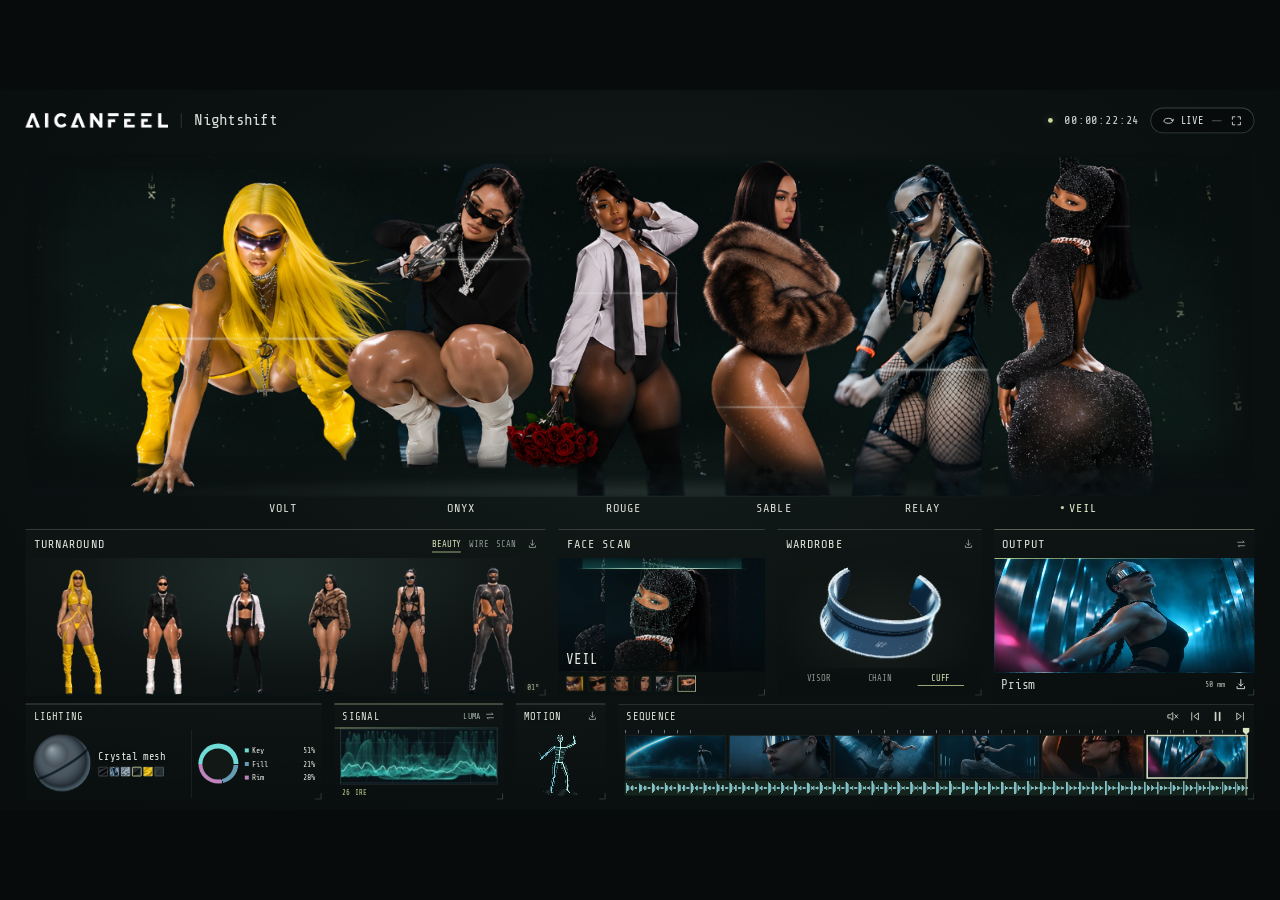
==== index.html @ eea20799 "Publish the Nightshift production workspace" ====
<!doctype html>
<html lang="en">
  <head>
    <meta charset="UTF-8" />
    <meta
      name="viewport"
      content="width=device-width,initial-scale=1,viewport-fit=cover"
    />
    <meta name="theme-color" content="#090d0e" />
    <title>AICANFEEL Stagecraft — Nightshift Ensemble</title>
    <meta
      name="description"
      content="Nightshift, a six-performer motion-production studio by AICANFEEL."
    />
    <link rel="icon" href="./assets/brand/mark.svg" type="image/svg+xml" />
    <script>
      document.documentElement.style.setProperty(
        '--scale',
        Math.min(innerWidth / 1600, innerHeight / 900),
      );
    </script>
    <script type="module" crossorigin src="./assets/index-DpqUv0LY.js"></script>
    <link rel="stylesheet" crossorigin href="./assets/index-DDfX32K0.css">
  </head>
  <body>
    <main id="frame" aria-label="AICANFEEL Stagecraft production studio">
      <div id="studio">
        <header class="masthead">
          <div class="identity">
            <img
              class="wordmark"
              src="./assets/brand/aicanfeel.webp"
              alt="AICANFEEL"
            />
            <span class="mast-rule" aria-hidden="true"></span>
            <h1 class="session-name">Nightshift</h1>
          </div>
          <div class="mast-tools">
            <span class="live-dot" aria-label="Live"></span
            ><output id="timecode">00:00:00:00</output>
            <div class="command-pill">
              <button type="button" id="autopilot" aria-pressed="true">
                <i data-icon="rotate"></i
                ><span id="autopilot-text">Live</span></button
              ><i class="pill-rule"></i
              ><button
                id="fullscreen"
                type="button"
                aria-label="Fullscreen"
                title="Fullscreen (F)"
              >
                <i data-icon="fullscreen"></i>
              </button>
            </div>
          </div>
        </header>
        <section class="cast-stage" aria-label="Six-person Nightshift cast">
          <div class="photo-stage">
            <div id="cast-backdrop" aria-hidden="true"></div>
            <div class="cast-floor"></div>
            <div id="cast-wall" aria-label="Nightshift performers">
              <img
                id="cast-master"
                class="cast-master"
                alt="Volt, Onyx, Rouge, Sable, Relay and Veil in their Nightshift looks."
                src="./assets/cast/ensemble-preview.webp"
                fetchpriority="high"
              />
              <button
                class="cast-figure"
                type="button"
                data-performer="volt"
                aria-label="Inspect Volt"
              >
              </button>
              <button
                class="cast-figure"
                type="button"
                data-performer="onyx"
                aria-label="Inspect Onyx"
              >
              </button>
              <button
                class="cast-figure"
                type="button"
                data-performer="rouge"
                aria-label="Inspect Rouge"
              >
              </button>
              <button
                class="cast-figure"
                type="button"
                data-performer="sable"
                aria-label="Inspect Sable"
              >
              </button>
              <button
                class="cast-figure"
                type="button"
                data-performer="relay"
                aria-label="Inspect Relay"
              >
              </button>
              <button
                class="cast-figure"
                type="button"
                data-performer="veil"
                aria-label="Inspect Veil"
              >
              </button>
            </div>
          </div>
          <div id="cast-labels" class="cast-labels">
            <button
              class="cast-label"
              type="button"
              data-performer="volt"
              aria-pressed="true"
            >
              <span class="cast-name">Volt</span>
            </button>
            <button
              class="cast-label"
              type="button"
              data-performer="onyx"
              aria-pressed="false"
            >
              <span class="cast-name">Onyx</span>
            </button>
            <button
              class="cast-label"
              type="button"
              data-performer="rouge"
              aria-pressed="false"
            >
              <span class="cast-name">Rouge</span>
            </button>
            <button
              class="cast-label"
              type="button"
              data-performer="sable"
              aria-pressed="false"
            >
              <span class="cast-name">Sable</span>
            </button>
            <button
              class="cast-label"
              type="button"
              data-performer="relay"
              aria-pressed="false"
            >
              <span class="cast-name">Relay</span>
            </button>
            <button
              class="cast-label"
              type="button"
              data-performer="veil"
              aria-pressed="false"
            >
              <span class="cast-name">Veil</span>
            </button>
          </div>
        </section>
        <section class="deck" aria-label="Live production monitors">
          <section class="instrument hero-panel">
            <header class="panel-head">
              <h2>Turnaround</h2>
              <div class="station-actions">
                <div id="pass-tabs" class="segmented">
                  <button data-pass="beauty" aria-pressed="true">Beauty</button
                  ><button data-pass="wire" aria-pressed="false">Wire</button
                  ><button data-pass="scan" aria-pressed="false">Scan</button>
                </div>
                <a
                  class="download-link"
                  id="character-export"
                  href="./assets/ensemble/volt.glb"
                  download="AICANFEEL-Volt.glb"
                  aria-label="Download cast geometry"
                  ><i data-icon="download"></i></a
                >
              </div>
            </header>
            <div id="volume" class="volume">
              <div id="volume-light"></div>
              <div id="turntable">
                <img
                  class="ensemble-poster"
                  alt="Six character turnarounds"
                  src="./assets/ensemble/fashion-lineup.webp"
                />
              </div>
              <div class="orbit-readout">
                <output id="orbit-angle">006°</output>
              </div>
            </div>
          </section>
          <section class="instrument scan-panel">
            <header class="panel-head">
              <h2>Face scan</h2>
            </header>
            <div class="face-inset">
              <div class="face-stage">
                <div id="scan-picture"></div>
                <i class="scan-beam" id="scan-beam"></i>
              </div>
              <div class="scan-meta">
                <strong id="scan-name">Volt</strong>
              </div>
            </div>
            <div class="technical-foot">
              <div id="cast-strip" aria-label="Select scan subject"></div>
            </div>
          </section>
          <section class="instrument wardrobe-panel">
            <header class="panel-head">
              <h2>Wardrobe</h2>
              <a
                id="accessory-export"
                class="download-link"
                href="./assets/wardrobe/visor.glb"
                download
                aria-label="Download the selected accessory"
                ><i data-icon="download"></i></a
              >
            </header>
            <div class="accessory-space">
              <div id="optics">
                <img
                  class="accessory-poster"
                  alt=""
                  src="./assets/wardrobe/visor-poster.webp"
                />
              </div>
            </div>
            <div class="wardrobe-tabs" id="wardrobe-tabs">
              <button data-asset="visor">Visor</button
              ><button data-asset="chain">Chain</button
              ><button data-asset="cuff">Cuff</button>
            </div>
          </section>
          <section class="instrument output-panel">
            <header class="panel-head">
              <h2>Output</h2>
              <button
                id="program-pass"
                class="field-button"
                title="Change output pass"
                aria-label="Change output pass"
              >
                <i data-icon="swap"></i>
              </button>
            </header>
            <div class="program" id="program">
              <canvas
                id="program-canvas"
                aria-label="Live shot output"
              ></canvas>
              <div class="program-vignette"></div>
            </div>
            <div class="shot-info">
              <strong id="shot-name">Arc light</strong
              ><span id="lens-readout">24 mm</span
              ><button
                id="save-frame"
                title="Save program frame"
                aria-label="Download current frame"
              >
                <i data-icon="download"></i>
              </button>
            </div>
          </section>
        </section>
        <section class="signal-desk" aria-label="Lighting, motion and sequence">
          <section class="lighting-panel instrument">
            <header class="panel-head">
              <h2>Lighting</h2>
            </header>
            <div class="look-body">
              <div class="surface-station">
                <div id="surface-probe">
                  <img
                    class="surface-poster"
                    alt=""
                    src="./assets/surfaces/chrome-still.webp"
                  />
                </div>
                <div class="surface-field">
                  <b id="surface-title">Visor chrome</b>
                  <div id="material-swatches"></div>
                </div>
              </div>
              <div class="light-body">
                <div class="light-wheel" id="light-wheel">
                  <div aria-hidden="true"></div>
                </div>
                <div id="light-values"></div>
              </div>
            </div>
          </section>
          <section class="scope-panel instrument">
            <header class="panel-head">
              <h2>Signal</h2>
              <button id="scope-mode" class="field-button">
                LUMA <i data-icon="swap"></i>
              </button>
            </header>
            <div class="scope-space"><canvas id="scope-canvas"></canvas></div>
            <div class="technical-foot">
              <span id="scope-level"></span>
            </div>
          </section>
          <section class="motion-station instrument">
            <header class="panel-head">
              <h2>Motion</h2>
              <a
                id="rig-export"
                class="download-link"
                href="./assets/turntable/vesper-textured.glb"
                download="AICANFEEL-Vesper-Rig.glb"
                aria-label="Download the animated Vesper performance rig"
                title="Download Vesper performance rig"
                ><i data-icon="download"></i
              ></a>
            </header>
            <canvas id="motion-canvas"></canvas>
          </section>
          <section class="timeline-panel instrument">
            <header class="panel-head">
              <h2>Sequence</h2>
              <div class="transport">
                <button id="audio-toggle" title="Guide track (M)">
                  <i data-icon="mute"></i></button
                ><button id="previous" title="Previous shot">
                  <i data-icon="previous"></i></button
                ><button id="play" title="Play or pause">
                  <i data-icon="pause"></i></button
                ><button id="next" title="Next shot">
                  <i data-icon="next"></i>
                </button>
              </div>
            </header>
            <div class="tracks">
              <div class="ruler" id="ruler"></div>
              <div class="clips" id="clips"></div>
              <div class="wave-track" id="wave-track">
                <canvas id="audio-wave"></canvas>
              </div>
              <div class="playhead" id="playhead"><i></i></div>
            </div>
          </section>
        </section>
        <output id="engine-status" role="status" hidden></output>
      </div>
    </main>
    <noscript>Enable JavaScript for the production studio.</noscript>
  </body>
</html>
---- assets/index-DDfX32K0.css ----
@font-face{font-family:Space Grotesk Variable;font-style:normal;font-display:swap;font-weight:300 700;src:url(./space-grotesk-vietnamese-wght-normal-D0rl6rjA.woff2)format("woff2-variations");unicode-range:U+102-103,U+110-111,U+128-129,U+168-169,U+1A0-1A1,U+1AF-1B0,U+300-301,U+303-304,U+308-309,U+323,U+329,U+1EA0-1EF9,U+20AB}@font-face{font-family:Space Grotesk Variable;font-style:normal;font-display:swap;font-weight:300 700;src:url(./space-grotesk-latin-ext-wght-normal-D9tNdqV9.woff2)format("woff2-variations");unicode-range:U+100-2BA,U+2BD-2C5,U+2C7-2CC,U+2CE-2D7,U+2DD-2FF,U+304,U+308,U+329,U+1D00-1DBF,U+1E00-1E9F,U+1EF2-1EFF,U+2020,U+20A0-20AB,U+20AD-20C0,U+2113,U+2C60-2C7F,U+A720-A7FF}@font-face{font-family:Space Grotesk Variable;font-style:normal;font-display:swap;font-weight:300 700;src:url(./space-grotesk-latin-wght-normal-BhU9QXUp.woff2)format("woff2-variations");unicode-range:U+??,U+131,U+152-153,U+2BB-2BC,U+2C6,U+2DA,U+2DC,U+304,U+308,U+329,U+2000-206F,U+20AC,U+2122,U+2191,U+2193,U+2212,U+2215,U+FEFF,U+FFFD}@font-face{font-family:IBM Plex Mono;font-style:normal;font-display:swap;font-weight:400;src:url(./ibm-plex-mono-latin-400-normal-DMJ8VG8y.woff2)format("woff2"),url(./ibm-plex-mono-latin-400-normal-CvHOgSBP.woff)format("woff")}@font-face{font-family:IBM Plex Mono;font-style:normal;font-display:swap;font-weight:500;src:url(./ibm-plex-mono-latin-500-normal-DSY6xOcd.woff2)format("woff2"),url(./ibm-plex-mono-latin-500-normal-CB9ihrfo.woff)format("woff")}@font-face{font-family:Barlow Display;src:url(../assets/fonts/BarlowCondensed-ExtraBold.ttf)format("truetype");font-weight:800;font-display:swap}:root{--lightningcss-light: ;--lightningcss-dark:initial;color-scheme:dark;--ink:#e8eef0;--muted:#9daeb6;--dim:#799096;--line:#303b42;--subline:#253036;--cyan:#66edf6;--bright:#32e3f1;--mono:"IBM Plex Mono", monospace;--sans:"Space Grotesk Variable", "Segoe UI", sans-serif}*{box-sizing:border-box}body{font-family:var(--sans);color:var(--ink);place-items:center;display:grid}button{font:inherit;color:inherit;cursor:pointer;-webkit-tap-highlight-color:transparent;background:0 0;border:0;padding:0}button:focus-visible{outline:2px solid var(--cyan);outline-offset:3px;z-index:20}button:hover{color:#fff}button:disabled{cursor:default}button,output{font-variant-numeric:tabular-nums}[data-icon]{flex:none;justify-content:center;align-items:center;display:inline-flex}[data-icon]>svg{width:100%;height:100%;display:block}#frame{width:1600px;height:900px;transform:translate(-50%, -50%) scale(var(--scale,1));transform-origin:50%;background:#0b0e10;position:absolute;top:50%;left:50%;overflow:hidden}#studio{background:linear-gradient(130deg,#14191c 0%,#101518 29%,#0d1114 72%,#101517 100%);grid-template-rows:80px 64px minmax(0,1fr) 167px 35px;row-gap:0;height:100%;padding:0 24px;display:grid}.masthead{border-bottom:1px solid #343e43;justify-content:space-between;align-items:center;display:flex;position:relative}.identity,.mast-tools,.session-title,.session-time,.panel-head,.transport,.viewport-foot,.viewport-foot>span,.light-foot,.accessory-label,.scan-info,.shot-info,.scope-foot,footer,footer>div{align-items:center;display:flex}.brand-mark{border-radius:6px;width:43px;height:43px}.wordmark{width:301px;height:auto;display:block}.product-id{border-left:1px solid #435057;flex-direction:column;gap:3px;margin-left:4px;padding-left:18px;display:flex}.product-id strong{font:700 15px/1 var(--sans);letter-spacing:.14em}.product-id span{font:500 9px/1.2 var(--mono);letter-spacing:.14em;color:#96a4aa}.pipeline{align-items:center;gap:7px;padding:0 15px;display:flex}.pipeline>span{font:500 12px var(--sans);color:#91a2ab;align-items:center;gap:5px;transition:color .18s;display:flex}.pipeline>span>i{background:#182126;border:1px solid #33434a;border-radius:4px;width:22px;height:22px;padding:3px;transition:color .18s,background .18s,border-color .18s}.pipeline>span.hot{color:#ccf7f6}.pipeline>span.hot>i{color:var(--cyan);background:#19353c;border-color:#4d797f}.pipeline>em{background:#3a4e55;width:24px;height:1px;position:relative}.pipeline>em:after{content:"";opacity:0;background:#a5fcff;border-radius:50%;width:3px;height:3px;position:absolute;top:-1px;left:0}.pipeline>em.flow:after{opacity:1;transform:translateX(var(--travel,0))}.panel-head{position:relative}.panel-head:after{content:"";background:linear-gradient(90deg, var(--cyan), #5bdde82a 80%, transparent);opacity:0;pointer-events:none;z-index:2;width:100%;height:1px;transition:opacity .22s;position:absolute;bottom:-1px;left:0}.stage-hot>.panel-head:after{opacity:.85}.stage-hot>.panel-head h2 [data-icon]{color:#9be8e7}.engine-state{color:#b8c7c9;font:500 12px var(--mono);align-items:center;gap:8px;margin-right:12px;display:flex}.led{background:var(--cyan);border-radius:50%;flex:none;width:6px;height:6px;display:inline-block;box-shadow:0 0 7px #65f7df4f}.autopilot,.icon-button{border:1px solid #38484c;border-radius:5px;justify-content:center;align-items:center;height:36px;display:inline-flex}.autopilot{color:#9df3ff;font:600 14px var(--sans);background:#163039;border-color:#345a64;gap:9px;padding:0 12px}.autopilot [data-icon]{width:18px;height:18px}.toggle-pip{background:#63ccd2;border-radius:8px;width:20px;height:11px;margin-left:3px;position:relative}.toggle-pip:after{content:"";background:#071f18;border-radius:100%;width:7px;height:7px;position:absolute;top:2px;right:2px}.autopilot[aria-pressed=false]{color:#cfd5d8;background:#24292d;border-color:#3c4448}.autopilot[aria-pressed=false] .toggle-pip{background:#7c8588}.autopilot[aria-pressed=false] .toggle-pip:after{right:11px}.icon-button{background:linear-gradient(#22292d,#1c2225);width:38px}.icon-button [data-icon]{width:18px;height:18px}.session-bar{justify-content:space-between;align-items:center;display:flex}.project-glyph{color:#91dbda;width:24px;height:24px}.session-title h1{letter-spacing:-1.2px;margin:0;font-size:30px;font-weight:640;line-height:1}.slash{background:#465158;width:1px;height:21px;margin:0 1px;transform:rotate(20deg)}.workspace-label{color:#a3b0b7;font-size:16px;font-weight:450}.session-time{font-family:var(--mono);gap:10px}.format-label{letter-spacing:.03em;color:#b3bec4;font-size:11px}.format-label span{color:#54656d;margin:0 10px}.session-time>i{background:#334047;width:1px;height:16px;margin:0 6px}.timecode-icon{color:#8ba0a6;width:15px;height:15px}#timecode{font:500 17px/1 var(--mono);letter-spacing:.035em;color:#dce6e8}.production-grid{grid-template-columns:292px minmax(0,1fr) 325px;column-gap:12px;min-height:0;padding-bottom:12px;display:grid}.side-column{gap:12px;min-width:0;min-height:0;display:grid}.left-column{grid-template-rows:minmax(0,1fr) 182px}.right-column{grid-template-rows:minmax(0,1fr) 238px}.panel{border:1px solid var(--line);background:#13191c;border-radius:6px;flex-direction:column;min-width:0;min-height:0;display:flex;overflow:hidden;box-shadow:inset 0 1px #ffffff04,0 2px 4px #00000016}.panel-head{border-bottom:1px solid var(--line);background:linear-gradient(#1c2327,#192024);justify-content:space-between;gap:8px;height:43px;min-height:43px;padding:0 14px}.panel-head h2{font:600 17px/1 var(--sans);letter-spacing:-.35px;white-space:nowrap;align-items:center;gap:9px;margin:0;display:flex}.panel-head h2 [data-icon]{color:#b3c5c9;width:18px;height:18px}.micro,.on-air,.view-tag,.obj-index,.obj-coordinate,.eyeline,.scope-switch,.accessory-label>span,.view-status,.viewport-foot>b,.viewport-foot b,.asset-kicker,.scan-hud,.program-id,.scope-axis,.scope-foot,.tempo,.track-names,.ruler,.clip-info,footer,.light-values>div>span:first-child{font-family:var(--mono)}.micro,.on-air,.eyeline,.scope-foot,.scan-hud,.obj-index,.clip-info,.track-names,.ruler,.asset-kicker,.program-id,.view-tag{letter-spacing:.075em;font-size:10px;font-weight:500;line-height:1.25}.live-text,.on-air{color:var(--cyan);align-items:center;gap:6px;display:flex}.muted,.eyeline{color:var(--muted)}.live-text .led,.on-air .led{width:5px;height:5px}.face-stage{isolation:isolate;background:radial-gradient(at 53% 35%,#1f4247,#081315);flex:1;min-height:0;position:relative;overflow:hidden}#scan-picture,.scan-shade,.scan-graticule,.capture-corners,.program-corners,.program-vignette,.view-tag,.volume-image,.volume-light,.viewport-grid,.hero-caption,.axis-gizmo,.orbit-readout,.obj-index,.obj-coordinate,.scan-hud,.program-id{position:absolute}#scan-picture{inset:0;overflow:hidden}#scan-picture svg{width:100%;height:100%;display:block;position:absolute;inset:0}.scan-shade{pointer-events:none;background:linear-gradient(90deg,#0610122b,#0000 22% 76%,#06101255),linear-gradient(#0307093a,#0000 8% 78%,#030809b8);inset:0}.scan-graticule{opacity:.38;pointer-events:none;background:repeating-linear-gradient(0deg,#0000 0 3px,#0c191b50 3px 4px);inset:0}.scan-beam{pointer-events:none;will-change:transform;background:linear-gradient(90deg,#0000,#84fff4 22%,#a8fff7 72%,#0000);height:1px;position:absolute;top:0;left:8%;right:8%;box-shadow:0 -3px 15px #50ffdd}.scan-beam:before{content:"";background:linear-gradient(#0000,#2efaee30);position:absolute;inset:-18px 4% 0}.capture-corners{pointer-events:none;inset:8% 12% 13%}.capture-corners i{opacity:.79;border:solid #9efff0;width:12px;height:12px;position:absolute}.capture-corners i:first-child{border-width:1px 0 0 1px;top:0;left:0}.capture-corners i:nth-child(2){border-width:1px 1px 0 0;top:0;right:0}.capture-corners i:nth-child(3){border-width:0 1px 1px 0;bottom:0;right:0}.capture-corners i:nth-child(4){border-width:0 0 1px 1px;bottom:0;left:0}.scan-hud,.program-id{color:#d4fffa;text-shadow:0 1px 4px #000;justify-content:space-between;font-size:9px;display:flex;bottom:10px;left:12px;right:12px}.scan-info,.shot-info{justify-content:space-between;gap:6px;padding:10px 14px 7px}.scan-info>div,.shot-info>div{flex-direction:column;gap:3px;display:flex}.scan-info strong,.shot-info strong,.accessory-label strong{letter-spacing:-.6px;font-size:18px;font-weight:600;line-height:1.1}.solved-count,.lens-readout{font:400 11px var(--mono);color:#afbec2}.solved-count b{color:var(--cyan);font-weight:500}.cast-strip{gap:5px;min-height:42px;padding:3px 13px 12px;display:flex}.cast-strip button{opacity:.65;background:#273338;border:1px solid #465054;border-radius:2px;flex:1;min-width:0;height:32px;position:relative;overflow:hidden}.cast-strip img{object-fit:cover;object-position:50% 32%;width:100%;height:100%}.cast-strip button[aria-pressed=true]{border:2px solid var(--cyan);opacity:1}.cast-strip button:hover{opacity:1}.light-body{flex:1;justify-content:space-between;align-items:center;gap:14px;padding:11px 15px 8px;display:flex}.light-wheel{background:conic-gradient(from -90deg, #74eee5 0 58%, #3d99bc 58% 84%, #8387b8 84% 100%);border-radius:50%;flex:none;place-items:center;width:85px;height:85px;display:grid;position:relative}.light-wheel:before{content:"";background:#141b1d;border:3px solid #1c272a;border-radius:50%;position:absolute;inset:9px}.light-wheel>div{place-items:center;display:grid;position:relative}.light-wheel .eyeline{letter-spacing:.13em;font-size:8px}.light-wheel strong{font-size:24px;font-weight:550;line-height:1.1}.light-values{flex:1;gap:9px;min-width:129px;display:grid}.light-values>div{grid-template-columns:8px 1fr auto;align-items:center;column-gap:8px;font-size:13px;line-height:1;display:grid}.light-values i{border-radius:1px;width:7px;height:7px}.light-values b{font:500 12px var(--mono);color:#c4ced2}.light-foot{border-top:1px solid var(--subline);justify-content:space-between;margin:0 14px;padding:8px 0 10px}.light-foot b{font:500 12px var(--sans)}.hero-head{padding:0 12px 0 16px}.viewport-controls{align-items:center;gap:8px;display:flex}.segmented,.wardrobe-tabs{align-items:center;display:flex}.segmented{background:#101619;border:1px solid #2e383c;border-radius:4px;gap:1px;padding:2px}.segmented button{font:500 11px/1.25 var(--mono);color:#91a3ab;border-radius:2px;padding:4px 12px}.segmented button[aria-pressed=true]{color:#c5fbf2;background:#29413f;box-shadow:inset 0 0 0 1px #47615e}.volume{isolation:isolate;background:#0d242d;flex:1;min-height:0;position:relative;overflow:hidden}.volume-image,.volume-light,.viewport-grid{pointer-events:none;inset:0}.volume-image{filter:saturate(.73);background:linear-gradient(#06111520,#0000 24% 70%,#050c105c),url(../assets/stage/volume.webp) 50%/100% 100%}.volume-light{opacity:.3;mix-blend-mode:screen;background:radial-gradient(at 50% 25%,#8cd6dc70,#0000 61%)}.viewport-grid{opacity:.14;background-image:radial-gradient(#b9eced9c .7px,#0000 .9px);background-size:22px 22px;-webkit-mask-image:linear-gradient(#000 0%,#0000 38%,#000 76%,#0000);mask-image:linear-gradient(#000 0%,#0000 38%,#000 76%,#0000)}#stage-calibration,#stage-back,#stage-front{pointer-events:none;width:100%;height:100%;position:absolute;inset:0}.turntable-mount{isolation:isolate;width:54%;height:72.5%;position:absolute;top:7%;left:23%}.turntable-mount>img,.turntable-mount>canvas{object-fit:contain;object-position:50% 100%;width:100%;height:100%;display:block}.turntable-mount .lead-poster{filter:drop-shadow(0 0 6px #83dfef20)}.volume-image{background-position:top;background-repeat:no-repeat;background-size:100% 110%}.turntable-mount{cursor:grab;touch-action:none;width:48%;height:86%;top:3.15%;left:26%}.turntable-mount>div{-webkit-box-reflect:below -14px linear-gradient(to bottom, transparent 77%, #0004 100%)}.turntable-mount:focus-visible{outline-offset:-4px;outline:1px dashed #9ce1dca0}.turntable-mount:active{cursor:grabbing}.view-tag{color:#c9e2e7;text-shadow:0 1px 3px #000;pointer-events:none;align-items:center;gap:8px;display:flex;top:16px;left:16px}.view-tag i{background:#627880;width:1px;height:8px}.crosshair{color:var(--cyan);font-size:16px;font-weight:400;line-height:10px}.axis-gizmo{opacity:.85;width:50px;height:44px;top:12px;right:16px}.axis-gizmo svg{fill:none;stroke:#9dc6cf;stroke-width:1.2px;width:100%;height:100%;overflow:visible}.axis-gizmo text{fill:#b7d9df;stroke:none;font:8px var(--mono)}.axis-gizmo circle{fill:#6ef4e9}.hero-caption{text-shadow:0 2px 10px #050a0c;pointer-events:none;bottom:19px;left:21px}.asset-kicker{color:#bee4e5;align-items:center;gap:8px;font-size:10px;display:flex}.asset-kicker i{background:var(--cyan);width:17px;height:2px}.asset-kicker span{color:#67878f}.hero-caption h3{font:800 68px/.94 "Barlow Display", var(--sans);letter-spacing:-1.6px;text-transform:uppercase;margin:5px 0 3px;font-stretch:75%}.asset-description{font:500 13px var(--sans);color:#c0d0d6}.asset-description span{color:#72b2b2;margin:0 4px}.orbit-readout{color:#cbf0ed;font:500 12px var(--mono);background:#08171bd1;border:1px solid #6684897d;border-radius:3px;align-items:center;gap:7px;padding:5px 7px;display:flex;bottom:18px;right:18px}.orbit-readout [data-icon]{width:15px;height:15px}.surface-station,.motion-station{isolation:isolate;text-shadow:0 1px 4px #090d11;border-left:1px solid #b9e6eb3d;width:132px;padding-left:10px;position:absolute}.surface-station{top:60px;left:21px}.motion-station{width:130px;top:90px;right:22px}.instrument-title{font:500 10px/1.2 var(--mono);letter-spacing:.08em;color:#d3e9e9;text-transform:uppercase;align-items:center;gap:6px;display:flex}.instrument-title i{background:#92e3da;width:4px;height:4px}.surface-probe{width:112px;height:98px;margin:5px 0 0 -3px}.surface-title{font:600 14px/1.25 var(--sans);color:#e0eeee}.surface-properties,.motion-meta{font:500 9px/1.2 var(--mono);letter-spacing:.05em;color:#a5bec6}.surface-properties{margin-top:3px}.material-swatches{gap:4px;margin-top:8px;display:flex}.material-swatches button{background-position:50%;background-size:cover;border:1px solid #82949685;border-radius:2px;width:16px;height:16px}.material-swatches button[aria-pressed=true]{outline-offset:1px;outline:1px solid #adfff0}#motion-canvas{width:100%;height:145px;display:block}.motion-meta{border-top:1px solid #a6d8da3a;justify-content:space-between;max-width:116px;padding-top:4px;display:flex}.download-link{color:#a3bfc4;font:500 9px var(--mono);letter-spacing:.04em;border:1px solid #35484b;border-radius:3px;align-items:center;gap:4px;padding:3px 5px;text-decoration:none;display:flex}.download-link:hover{color:var(--cyan);border-color:#66817f}.download-link [data-icon]{width:12px;height:12px}.download-link:focus-visible{outline:2px solid var(--cyan);outline-offset:2px}.viewport-foot{color:#afbcc1;background:#151c20;border-top:1px solid #2c3d42;justify-content:space-between;height:32px;min-height:32px;padding:0 15px}.viewport-foot>span{gap:7px}.viewport-foot strong{font:500 12px var(--sans);color:#d0dadd}.viewport-foot b,.view-status{letter-spacing:.07em;font-size:9px;font-weight:500}.view-status [data-icon]{width:15px;height:15px}.pulse-mark{clip-path:polygon(0 30%,17% 30%,17% 0,53% 0,53% 25%,100% 25%,100% 100%,0 100%);background:linear-gradient(90deg,#4bb6a9 0 16%,#0000 16% 31%,#67e0d0 31% 51%,#0000 51% 66%,#4bb6a9 66% 80%);width:11px;height:9px}.on-air{letter-spacing:.06em;background:#182e2a;border:1px solid #365851;border-radius:3px;padding:4px 6px;font-size:9px}.on-air [data-icon]{opacity:.8;width:11px;height:11px}.scan-poster{object-fit:cover;object-position:center 36%;width:100%;height:100%;display:block}.surface-poster,.accessory-poster{object-fit:contain;width:100%;height:100%;display:block}.surface-probe{position:relative}.surface-poster,.accessory-poster{position:absolute;inset:0}.program{isolation:isolate;background:#0b181d url(../assets/library/look-arc.webp) 50%/cover;flex:1;min-height:0;position:relative;overflow:hidden}#program-canvas{width:100%;height:100%;display:block}.program-source{object-fit:cover;pointer-events:none;width:100%;height:100%;position:absolute;inset:0}#program-canvas{position:relative}#program-canvas[hidden]{visibility:hidden}.program-vignette{pointer-events:none;background:linear-gradient(#0000 75%,#050a12bb);inset:0}.program-corners{pointer-events:none;opacity:.65;background-color:#0000;background-image:linear-gradient(#d4e4e0a0,#d4e4e0a0),linear-gradient(#d4e4e0a0,#d4e4e0a0),linear-gradient(#d4e4e0a0,#d4e4e0a0),linear-gradient(#d4e4e0a0,#d4e4e0a0),linear-gradient(#d4e4e0a0,#d4e4e0a0),linear-gradient(#d4e4e0a0,#d4e4e0a0),linear-gradient(#d4e4e0a0,#d4e4e0a0),linear-gradient(#d4e4e0a0,#d4e4e0a0);background-position:0 0,0 0,100% 0,100% 0,0 100%,0 100%,100% 100%,100% 100%;background-repeat:no-repeat;background-size:8px 1px,1px 8px,8px 1px,1px 8px,8px 1px,1px 8px,8px 1px,1px 8px;background-attachment:scroll,scroll,scroll,scroll,scroll,scroll,scroll,scroll;background-origin:padding-box,padding-box,padding-box,padding-box,padding-box,padding-box,padding-box,padding-box;background-clip:border-box,border-box,border-box,border-box,border-box,border-box,border-box,border-box;inset:8%}.program-id{color:#e7f5f9}.shot-info{height:62px;min-height:62px;padding:10px 14px}.lens-readout{border-left:1px solid #344048;padding-left:12px}.shot-info>.shot-tools{flex-direction:row;align-items:center;gap:9px}.shot-tools .micro-button{border:1px solid #34444a;border-radius:3px;width:23px;height:23px}.shot-tools .micro-button [data-icon]{width:13px;height:13px}.accessory-space{background:radial-gradient(at 50% 55%,#263c47,#101a20 68%);flex:1;min-height:0;position:relative;overflow:hidden}.accessory-space:before{content:"";pointer-events:none;background:radial-gradient(#7ea0ac4a .6px,#0000 .9px) 0 0/14px 14px;position:absolute;inset:0}#optics{position:absolute;inset:0}.obj-index,.obj-coordinate{pointer-events:none;color:#9bb7c2;font-size:9px}.obj-index{top:9px;left:12px}.obj-coordinate{opacity:.7;line-height:18px;bottom:9px;right:11px}.accessory-label{justify-content:space-between;gap:4px;padding:8px 13px 6px}.accessory-label strong{font-size:16px}.accessory-label>span{letter-spacing:.03em;color:#a1b3ba;font-size:9px}.wardrobe-tabs{gap:4px;margin:0 13px 10px}.wardrobe-tabs button{color:#9fb1b7;font:500 11px var(--mono);background:#192126;border:1px solid #303c42;border-radius:3px;flex:1;padding:3px 3px 4px}.wardrobe-tabs button[aria-pressed=true]{color:#b7faf1;background:#203b38;border-color:#467069}.bottom-grid{grid-template-columns:292px minmax(0,1fr);gap:12px;min-height:0;display:grid}.bottom-grid .panel-head{height:39px;min-height:39px}.scope-switch{color:#bdd7d9;letter-spacing:.06em;align-items:center;gap:5px;font-size:9px;display:flex}.scope-switch [data-icon]{color:#80a4a8;width:12px;height:12px}.scope-space{background:#0e1518 url(../assets/sequence/r60/scopes/initial.webp) 50%/100% 100%;border:1px solid #28373d;flex:1;min-height:0;margin:9px 12px 0;position:relative}.scope-axis{color:#9ab7bc;pointer-events:none;text-shadow:0 1px 2px #000;flex-direction:column;justify-content:space-between;font-size:8px;display:flex;position:absolute;top:2px;bottom:1px;right:4px}.scope-foot{color:#9bb0b6;justify-content:space-between;padding:4px 13px 8px;font-size:9px}#scope-level{color:var(--cyan)}.transport{gap:9px}.tempo{color:#b2c5c9;letter-spacing:.045em;border-right:1px solid #3b484d;align-items:center;gap:7px;padding-right:12px;font-size:10px;display:flex}.tempo i{background:#63bbaf;width:4px;height:8px;display:block;box-shadow:4px 2px 0 -1px #3b8c85}.micro-button,.transport-play{color:#a5b8be;border-radius:3px;place-items:center;width:22px;height:23px;display:grid}.micro-button [data-icon],.transport-play [data-icon]{width:15px;height:15px}.micro-button:hover{background:#2c393e}.transport-play{color:var(--cyan);background:#253d3b;border:1px solid #41625c;width:25px}#audio-toggle[aria-pressed=true]{color:var(--cyan)}.edit-board{flex:1;grid-template-columns:38px minmax(0,1fr);gap:6px;min-height:0;padding:6px 14px 10px 10px;display:grid}.track-names,.tracks{grid-template-rows:17px minmax(0,1fr) 24px;row-gap:4px;min-height:0;display:grid}.track-names{color:#8aa3aa;place-items:center;font-size:9px}.track-names>span{align-items:center;gap:5px;display:flex}.track-names i{background:#78d8cc;border-radius:1px;width:5px;height:5px;display:block}.track-names>span:last-child i{background:#5698be}.tracks{position:relative}.ruler{color:#879da6;letter-spacing:0;-webkit-user-select:none;user-select:none;cursor:crosshair;justify-content:space-between;align-items:flex-start;padding:0 2px;font-size:9px;display:flex;position:relative}.ruler:after{content:"";background:repeating-linear-gradient(90deg,#65787f 0 1px,#0000 1px 2.08333%);height:4px;position:absolute;bottom:0;left:0;right:0}.clips{grid-template-columns:repeat(6,minmax(0,1fr));gap:4px;display:grid}.clip{color:#fff;isolation:isolate;background:#17252b;border:1px solid #364950;border-radius:3px;min-width:0;min-height:0;position:relative;overflow:hidden}.clip img{object-fit:cover;object-position:center;filter:saturate(.82)brightness(.85);width:100%;height:100%;position:absolute;inset:0}.clip:after{content:"";background:linear-gradient(#0000 12%,#01080d22 38%,#071015dd 100%);position:absolute;inset:0}.clip[aria-current=true]{border:2px solid var(--cyan)}.clip[aria-current=true] img{filter:none}.clip-info{z-index:1;color:#eefaff;text-align:left;white-space:nowrap;text-overflow:ellipsis;letter-spacing:0;font:550 12px/1.1 var(--sans);position:absolute;bottom:5px;left:7px;right:4px;overflow:hidden}.clip-info b{font:500 9px var(--mono);color:#a9c6c7;margin-right:6px}.wave-track{cursor:crosshair;background:#15292e;border:1px solid #2b474d;border-radius:3px;min-width:0;position:relative;overflow:hidden}.wave-track canvas{width:100%;height:100%;display:block}.playhead{pointer-events:none;background:#a8fff2;width:1px;position:absolute;top:1px;bottom:0;left:0;box-shadow:0 0 3px #031d19}.playhead i{clip-path:polygon(0 0,100% 0,100% 55%,50% 100%,0 55%);background:#92f7e9;width:9px;height:9px;display:block;position:absolute;top:-1px;left:-4px}footer{letter-spacing:.08em;color:#8fa0a8;justify-content:space-between;font-size:9px;position:relative}footer>div{gap:8px}footer .led{width:5px;height:5px;box-shadow:none}.foot-divider{background:#354249;width:1px;height:9px;margin:0 3px}.footer-mid{position:absolute;left:50%;transform:translate(-50%)}.signal-bars{align-items:flex-end;gap:2px;height:9px;display:flex}.signal-bars i{background:#6eb2ad;width:2px;display:block}.signal-bars i:first-child{height:3px}.signal-bars i:nth-child(2){height:5px}.signal-bars i:nth-child(3){height:8px}.signal-bars i:nth-child(4){height:6px}.paused .led{opacity:.65}.paused .scan-beam{opacity:.6}@media (prefers-reduced-motion:reduce){*,:before,:after{scroll-behavior:auto!important;transition-duration:.001ms!important;animation-duration:.001ms!important}}@font-face{font-family:Share Tech Mono;font-style:normal;font-display:swap;font-weight:400;src:url(./share-tech-mono-latin-400-normal-CCqdbj5z.woff2)format("woff2"),url(./share-tech-mono-latin-400-normal-15MgdvEM.woff)format("woff")}@font-face{font-family:Stage Architect;src:local(NB Architekt Std Regular),local(NB Architekt Regular),local(NBArchitektStd-Regular);font-weight:100 900;font-display:swap}:root{--mono:"Stage Architect", "Share Tech Mono", "IBM Plex Mono", monospace;--sans:var(--mono);--ink:#e5e9e2;--muted:#a9b5ae;--dim:#82948c;--line:#89999042;--subline:#67796c33;--cyan:#c2d992;--bright:#e2efc7}html,body{background:#080b0c;width:100%;height:100%;margin:0;overflow:hidden}#frame{color:var(--ink);font-family:var(--mono);background:#090f10}#studio{isolation:isolate;background:0 0;grid-template-rows:70px minmax(0,1fr) 218px 123px 29px;gap:6px;height:100%;padding:5px 33px 4px;display:grid;position:relative}#atmosphere{z-index:-2;pointer-events:none;background:radial-gradient(at 7% -20%,#2b4341 0%,#162524 24%,#0b1314 49%,#070c0d 80%);position:absolute;inset:0;overflow:hidden}.masthead,.session-bar,footer{background:0 0;border:0;padding:0}.masthead{z-index:3}.wordmark{filter:grayscale()brightness(1.09);width:310px}.mast-rule{background:#dde7e562;width:1px;height:30px}.product-id{border:0;gap:3px;margin:0;padding:0}.product-id strong{font:400 18px/.95 var(--mono);letter-spacing:.025em;text-transform:uppercase}.product-id>span{font:400 10px/1.1 var(--mono);letter-spacing:.12em;color:#a9b9b3;text-transform:uppercase}.mast-tools{gap:14px}.live-dot{background:#ccd9a1;border-radius:50%;width:6px;height:6px;display:inline-block;box-shadow:0 0 12px #bfcf9466}#timecode{font:400 17px var(--mono);color:#d0d7cf;min-width:104px}.command-pill{background:#070b0cca;border:1px solid #758a8570;border-radius:40px;align-items:center;gap:14px;height:39px;padding:0 14px;display:flex;box-shadow:0 0 16px #abc2ce30,0 0 33px #5a73812b}.command-pill button,#autopilot{color:#e3e6df;width:auto;height:30px;font:400 13px var(--mono);text-transform:uppercase;background:0 0;border:0;border-radius:0;justify-content:center;align-items:center;gap:8px;padding:0;display:flex}.command-pill i[data-icon]{width:15px;height:15px}.pill-rule{background:#b9bfb882;width:29px;height:1px}.cast-stage{grid-template-rows:44px minmax(0,1fr) 44px;min-height:0;display:grid;position:relative}.session-bar{align-items:center}.session-title{gap:13px}.session-title h1{font:400 35px/1 var(--mono);letter-spacing:-1.5px;text-transform:uppercase}.slash-symbol{font:400 30px var(--mono);color:#abb4a8}.scene-subtitle{font:400 13px var(--mono);letter-spacing:.08em;color:#c3cbc3;text-transform:uppercase;margin-top:9px}.stat-code{font:400 11px var(--mono);color:#b2bdb5;letter-spacing:.025em;align-items:center;gap:9px;display:flex}.stat-code i{background:#95a5986b;width:13px;height:1px}.photo-stage{isolation:isolate;margin:0 0 -2px;position:relative;overflow:hidden}.photo-stage:before{display:none}.cast-floor{filter:blur(3px);background:radial-gradient(#94ada83c 0%,#a3bb9d13 39%,#0000 67%);border-radius:50%;height:43px;position:absolute;inset:auto 5% -17px}#cast-wall,.cast-labels{grid-template-columns:repeat(6,minmax(0,1fr));gap:3px;display:grid}#cast-wall{align-items:end;position:absolute;inset:0 1%}.cast-figure{cursor:pointer;isolation:isolate;background:0 0;border:0;align-self:end;min-width:0;height:100%;transition:opacity .3s;position:relative;overflow:visible}.cast-figure:before{content:"";z-index:-1;background:radial-gradient(#000a 10%,#0000 70%);height:16px;position:absolute;bottom:0;left:10%;right:10%}.cast-labels{align-items:center;margin:0 0 3px;padding:0 1%}.cast-label{text-align:left;color:#d9ded5;grid-template-columns:auto auto;place-content:center;align-items:center;column-gap:8px;display:grid;position:relative}.cast-index{font:400 12px var(--mono);color:#86968e;grid-row:1/3;align-self:start;margin-top:2px}.cast-name{font:400 17px/.95 var(--mono);text-transform:uppercase;letter-spacing:.04em}.cast-look{font:400 10px/1 var(--mono);color:#9da9a0;text-transform:uppercase;letter-spacing:.04em;margin-top:4px}.cast-label[aria-pressed=true] .cast-index:before{content:"";background:#cfdb9f;width:5px;height:5px;margin:0 5px 1px -10px;display:inline-block}.deck,.signal-desk{gap:16px;min-height:0;display:grid}.deck{grid-template-columns:minmax(0,2.12fr) minmax(0,.84fr) minmax(0,.83fr) minmax(0,1.06fr)}.signal-desk{grid-template-columns:370px 211px 112px minmax(0,1fr)}.instrument{min-width:0;min-height:0;box-shadow:none;background:linear-gradient(#1018168c,#0a100fcc);border:0;border-top:1px solid #b4c3b653;border-radius:0;flex-direction:column;display:flex;position:relative;overflow:hidden}.instrument:after{content:"";pointer-events:none;border-bottom:1px solid #96a7997d;border-right:1px solid #96a7997d;width:7px;height:7px;position:absolute;bottom:0;right:0}.instrument.stage-hot{border-top-color:#c5d0a494}.panel-head{background:0 0;border:0;justify-content:space-between;align-items:center;gap:8px;height:35px;min-height:35px;padding:0 10px;display:flex}.panel-head h2{color:#dee4d9;font:400 14px/1 var(--mono);text-transform:uppercase;letter-spacing:.06em;white-space:nowrap;align-items:center;gap:0;margin:0;display:flex}.panel-head h2:before{content:"/";color:#99aa9b;margin-right:7px}.panel-head>span,.technical-foot,.field-button,.download-link,.station-actions{font:400 10px var(--mono);letter-spacing:.05em;text-transform:uppercase;color:#a8b6ac}.station-actions,.field-button,.download-link{align-items:center;gap:5px;display:flex}.station-actions{gap:15px}.download-link,.field-button{background:0 0;border:0;padding:3px 0}.download-link [data-icon],.field-button [data-icon]{width:13px;height:13px}.segmented,.wardrobe-tabs{background:0 0;border:0;gap:10px;padding:0;display:flex}.segmented button,.wardrobe-tabs button{box-shadow:none;font:400 11px var(--mono);color:#8c9a91;text-transform:uppercase;background:0 0;border:0;border-radius:0;padding:3px 0}.segmented button[aria-pressed=true],.wardrobe-tabs button[aria-pressed=true]{color:#d8e7bd;box-shadow:none;background:0 0;border:0;border-bottom:1px solid #b8cf93}.volume{isolation:isolate;background:radial-gradient(at 50% 0,#25312d99,#11181766 65%,#0c1111af);flex:1;min-height:0}#volume-light{opacity:.12;pointer-events:none;position:absolute;inset:0}#turntable{cursor:grab;position:absolute;inset:0 3px}#turntable>canvas,#turntable>img{object-fit:contain;width:100%;height:100%;display:block}.orbit-readout{font:400 10px var(--mono);color:#a5b49f;background:#101812c4;border:0;padding:1px 3px;bottom:4px;right:6px}.technical-foot{color:#a3b2a5;justify-content:space-between;align-items:center;gap:8px;min-width:0;height:23px;padding:2px 9px;display:flex}.technical-foot b{color:#c7d2bb;font-weight:400}.face-inset{flex:1;min-height:0;position:relative}.face-stage{background:#101b18;height:auto;min-height:0;position:absolute;inset:0;overflow:hidden}#scan-picture{inset:0}#scan-picture svg{width:100%;height:100%;display:block}.face-stage:after{content:"";pointer-events:none;background:linear-gradient(#0000 66%,#050b0ce3);position:absolute;inset:0}#scan-phase{font:400 9px var(--mono);color:#d5e2d5;text-shadow:0 1px 3px #000;position:absolute;top:6px;right:8px}.scan-meta{justify-content:space-between;align-items:end;display:flex;position:absolute;bottom:6px;left:9px;right:8px}.scan-meta strong{font:400 18px var(--mono);text-transform:uppercase}.scan-meta span{font:400 11px var(--mono);color:#b4c4b8}.scan-beam{background:linear-gradient(90deg,#0000,#d0dfbb 30%,#d9e4c9 70%,#0000);box-shadow:0 -3px 12px #a9c1855c}.scan-panel .technical-foot{height:30px}.scan-panel #cast-strip{align-items:center;gap:5px;display:flex}#cast-strip button{opacity:.7;background:#152019;border:1px solid #0000;width:23px;height:20px;overflow:hidden}#cast-strip img{object-fit:cover;width:100%;height:100%}#cast-strip button[aria-pressed=true]{opacity:1;border-color:#bdcda3}.accessory-space{background:radial-gradient(at 50% 65%,#2d34306b,#0000 70%);flex:1;min-height:0}.accessory-space:before{display:none}.obj-index{color:#9aa69b;top:4px;left:10px}.accessory-label{justify-content:space-between;align-items:center;gap:3px;height:25px;padding:1px 9px;display:flex}.accessory-label strong,.shot-info strong{font:400 16px var(--mono);color:#e0e5de}.accessory-label span{font:400 9px var(--mono);letter-spacing:.04em;color:#98a69b}.wardrobe-tabs{justify-content:flex-start;align-items:center;gap:18px;height:24px;padding:0 9px}.wardrobe-tabs button{height:19px}.program{flex:1;width:100%;min-height:0}.program-id{font:400 9px var(--mono);color:#dfe8dc;justify-content:space-between;display:flex;bottom:5px;left:9px;right:9px}.shot-info{justify-content:flex-start;align-items:center;gap:12px;height:29px;min-height:29px;padding:0 9px;display:flex}.shot-info strong{flex:1}.shot-info #lens-readout{font:400 10px var(--mono);color:#afbbaf}.shot-info button{width:16px;height:16px}.signal-desk .panel-head{height:29px;min-height:29px}.signal-desk .panel-head h2{font-size:13px}.look-body{flex:1;grid-template-columns:1.28fr 1fr;align-items:center;min-height:0;display:grid}.surface-station,.motion-station{width:auto;color:var(--ink);background:0 0;border:0;position:relative;top:auto;left:auto;right:auto}.surface-station{border-right:1px solid #6f7c712f;align-items:center;gap:3px;height:85px;min-height:0;padding-left:3px;display:flex}#surface-probe{flex:none;width:85px;height:81px;position:relative}.surface-field{flex-direction:column;gap:5px;min-width:0;display:flex}.surface-field b{font:400 13px var(--mono);white-space:nowrap}.surface-field>span{font:400 9px var(--mono);color:#9eafa3}#material-swatches{flex-wrap:wrap;gap:2px;display:flex}#material-swatches button{background-size:cover;border:1px solid #84918566;border-radius:1px;width:12px;height:12px}#material-swatches button[aria-pressed=true]{border-color:#cee1ad}.light-body{flex:1;align-items:center;gap:8px;padding:0 8px;display:flex}.light-wheel{background:#27382d;border:0;border-radius:50%;flex:none;place-items:center;width:50px;height:50px;display:grid}.light-wheel>div{width:39px;height:39px;font:400 15px var(--mono);background:#111815;border-radius:50%;place-items:center;display:grid}#light-values{flex-direction:column;flex:1;gap:6px;display:flex}#light-values>div{font:400 10px var(--mono);align-items:center;gap:4px;display:flex}#light-values i{width:5px;height:5px}#light-values b{margin-left:auto;font-weight:400}.signal-desk .scope-space{flex:1;min-height:0;margin:0 7px;position:relative}.scope-space canvas{width:100%;height:100%;display:block}.signal-desk .technical-foot{height:19px;font-size:9px}.motion-station.instrument{background:linear-gradient(#1018168c,#0a100fcc);border-top:1px solid #b4c3b653;flex-direction:column;padding:0;display:flex}.motion-station canvas{object-fit:contain;flex:1;width:100%;height:68px;min-height:0}.motion-station .technical-foot{font-size:8px}.timeline-panel .transport{align-items:center;gap:12px;display:flex}.transport>span{color:#a8b5a8;font:400 10px var(--mono)}.transport button{color:#cdd4c9;width:16px;height:16px}.transport button [data-icon]{width:100%;height:100%}.tracks{flex:1;grid-template-rows:13px minmax(0,1fr) 19px;gap:2px;min-height:0;margin:0 8px 5px;display:grid;position:relative}.ruler{color:#95a399;font:400 9px var(--mono);justify-content:space-between;align-items:center;display:flex}.clips{grid-template-columns:repeat(6,1fr);gap:3px;min-height:0;display:grid}.clip{background:#19201e;border:1px solid #0000;border-radius:0;overflow:hidden}.clip[aria-current=true]{box-shadow:none;border-color:#cdd9bf}.clip-info{color:#f4f5ec;font:400 11px var(--mono);letter-spacing:0}.clip-info b{font-size:9px}.wave-track{background:#16241e;border:0;border-radius:0;height:auto;min-height:0}.wave-track #audio-wave{width:100%;height:100%}.playhead{background:#e1eacb}.playhead i{background:#d9e4c3}footer{color:#9aa99d;font:400 10px var(--mono);text-transform:uppercase;letter-spacing:.05em;justify-content:space-between;align-items:center;display:flex}footer .pipeline{gap:9px;padding:0}footer .pipeline>span{font:400 11px var(--mono);color:#88968c}footer .pipeline .hot{color:#d5e2c5}footer .pipeline em{background:#435048;width:22px;height:1px}footer .pipeline em:after{background:#d3e0b5}a:focus-visible,button:focus-visible{outline-color:#c7d9a4}.hidden-control{display:none}@media (prefers-reduced-motion:reduce){*{scroll-behavior:auto}.cast-figure,.panel-head{transition:none}}.ensemble-poster{position:absolute;inset:0}#studio{grid-template-rows:68px minmax(0,1fr) 205px 112px 25px;gap:5px}#cast-wall{grid-template-rows:minmax(0,1fr)}.cast-figure{min-height:0}.deck .panel-head h2{font-size:15px}.photo-stage{margin:0;overflow:hidden}#cast-wall{aspect-ratio:3840/1251;transform-origin:50% 96%;will-change:transform;width:auto;max-width:100%;height:calc(100% - 7px);display:block;position:absolute;inset:6px auto 1px 50%;transform:translate(-50%)}.cast-master{object-fit:contain;z-index:1;pointer-events:none;width:100%;height:100%;display:block;position:absolute;inset:0}#cast-wall .cast-figure{z-index:2;border:0;height:100%;position:absolute}#cast-wall .cast-figure:before{display:none}.cast-labels{width:75%;height:100%;margin:0 auto;padding:0;display:block;position:relative}.cast-label{white-space:nowrap;grid-template-columns:auto max-content 39px;position:absolute;top:48%;transform:translate(-50%,-50%)}.cast-label:first-child{left:15.571%}.cast-label:nth-child(2){left:32.714%}.cast-label:nth-child(3){left:48.429%}.cast-label:nth-child(4){left:62.929%}.cast-label:nth-child(5){left:77.286%}.cast-label:nth-child(6){left:92.786%}.cast-label .cast-channel{color:#c7d5ad;font:400 9px/1 var(--mono);letter-spacing:.055em;text-transform:uppercase;grid-area:1/3;align-self:center;position:relative}.cast-channel:before{content:"/";color:#7f9587;margin-right:3px}.cast-channel:empty:before{content:none}.cast-name{grid-column:2}.cast-look{grid-column:2/4}#cast-backdrop{pointer-events:none;opacity:.91;position:absolute;inset:0;overflow:hidden;-webkit-mask-image:linear-gradient(#0000,#000 6% 79%,#0006 90%,#0000 98%),linear-gradient(90deg,#0000,#000 4.5% 95.5%,#0000);mask-image:linear-gradient(#0000,#000 6% 79%,#0006 90%,#0000 98%),linear-gradient(90deg,#0000,#000 4.5% 95.5%,#0000);-webkit-mask-composite:source-in;mask-composite:intersect}.photo-stage:after{content:"";z-index:5;pointer-events:none;background:linear-gradient(#0000,#0b15155e);height:12%;position:absolute;inset:auto 0 0}.scan-particles{z-index:4;pointer-events:none;width:112%;height:112%;position:absolute;inset:-6%}.cast-film-window{z-index:6;pointer-events:none;contain:strict;position:absolute;inset:0;overflow:hidden}.cast-film-window[hidden]{opacity:0;display:block}.cast-film-window video{object-fit:fill;pointer-events:none;width:100%;max-width:none;height:100%;max-height:none;display:block;position:absolute;inset:0}.photo-stage[data-hero-playback=film] #cast-backdrop,.photo-stage[data-hero-playback=film] .cast-master,.photo-stage[data-hero-playback=film] .cast-pass-canvas,.photo-stage[data-hero-playback=film] .scan-particles{visibility:hidden}#studio{background:radial-gradient(at 50% 38%,#14201d 0%,#0c1212 48%,#090d0e 89%);grid-template-rows:62px minmax(0,1fr) 208px 120px;gap:10px;padding:7px 32px 13px}.identity{gap:16px}.wordmark{width:178px;height:auto}.mast-rule{background:#9da9a449;height:19px}.session-name{font:400 20px/1 var(--mono);letter-spacing:-.035em;color:#d7ded7;margin:0}#timecode{min-width:88px;font-size:15px}.command-pill{height:32px;box-shadow:none;gap:11px}.pill-rule{width:12px}.cast-stage{grid-template-rows:minmax(0,1fr) 31px}.cast-label{justify-content:center;align-items:center;min-width:62px;height:28px;padding:0 8px;display:inline-flex}.cast-name{letter-spacing:.055em;font-size:15px}.cast-label[aria-pressed=true] .cast-name{color:#e1eccd}.cast-label[aria-pressed=true] .cast-name:before{content:"";background:#bfd0a4;border-radius:50%;width:4px;height:4px;margin:0 6px 3px -10px;display:inline-block}.panel-head h2:before{content:none}.tracks{grid-template-rows:7px minmax(0,1fr) 19px}.ruler{background:repeating-linear-gradient(90deg,#8d9f8e69 0 1px,#0000 1px 2.08333%) 0 100%/100% 3px no-repeat}#engine-status{font:400 12px/1 var(--mono);color:var(--dim);position:absolute;top:29px;right:292px}.cast-pass-canvas{z-index:3;object-fit:contain;object-position:center;pointer-events:none;-webkit-user-select:none;user-select:none;width:100%;height:100%;display:block;position:absolute;inset:0}#cast-backdrop,.cast-backdrop-surface,.cast-backdrop-surface>canvas{pointer-events:none;width:100%;height:100%;position:absolute;inset:0;overflow:hidden}.cast-backdrop-surface{isolation:isolate;background:#081112}.cast-backdrop-surface>canvas{max-width:none;display:block}
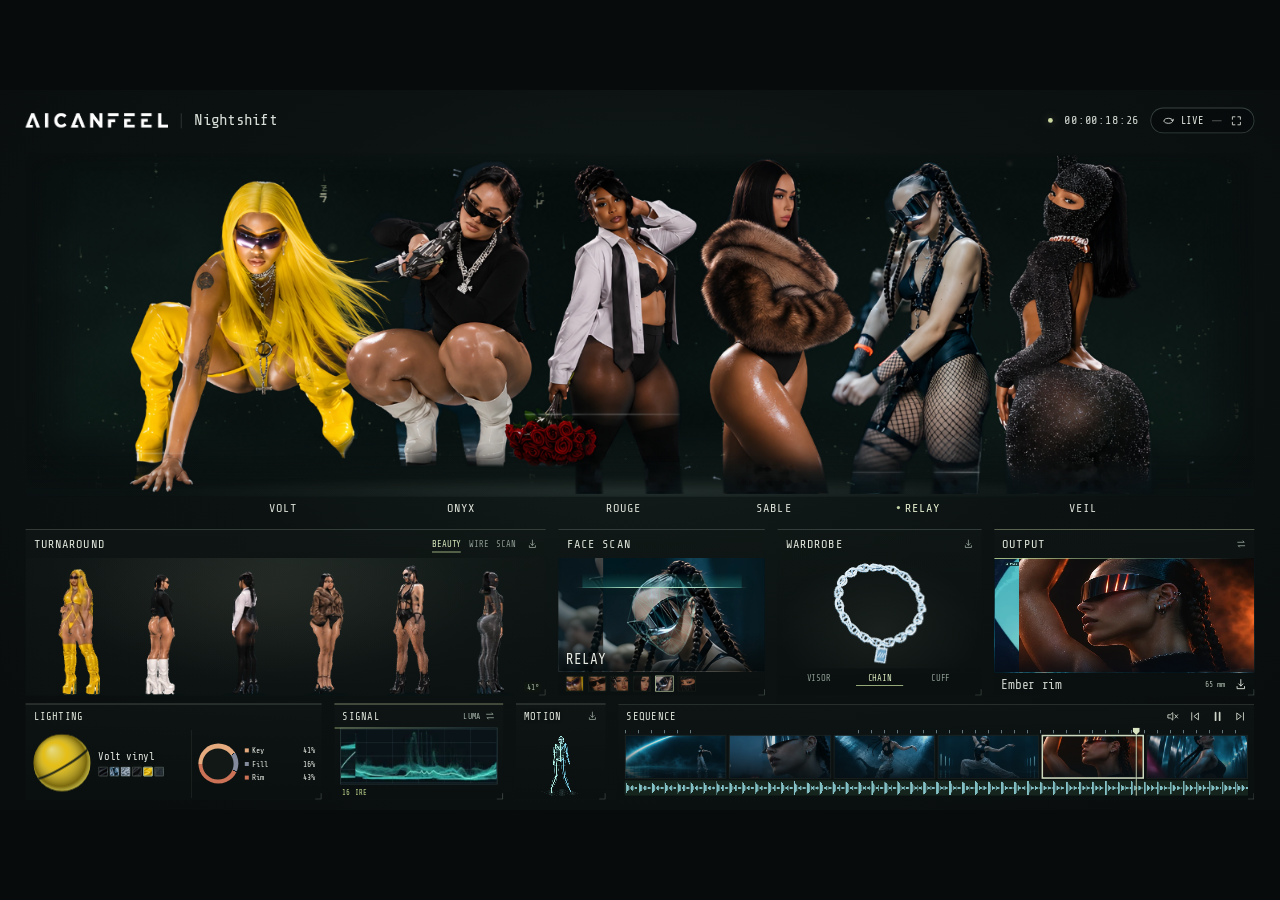
==== commit 3d795e06: "Publish the matching 60 fps studio presentation" ====
--- a/index.html
+++ b/index.html
@@ -12,6 +12,13 @@
       name="description"
       content="Nightshift, a six-performer motion-production studio by AICANFEEL."
     />
+    <meta property="og:type" content="website" />
+    <meta property="og:title" content="AICANFEEL — Nightshift" />
+    <meta property="og:description" content="Explore the cast, lighting and shots inside the Nightshift production studio." />
+    <meta property="og:url" content="https://global0809.github.io/aicanfeel-nightshift/" />
+    <meta property="og:image" content="https://global0809.github.io/aicanfeel-nightshift/presentation/opening.webp" />
+    <meta property="og:image:alt" content="The six Nightshift performers above the live production monitors." />
+    <meta name="twitter:card" content="summary_large_image" />
     <link rel="icon" href="./assets/brand/mark.svg" type="image/svg+xml" />
     <script>
       document.documentElement.style.setProperty(
@@ -19,8 +26,8 @@
         Math.min(innerWidth / 1600, innerHeight / 900),
       );
     </script>
-    <script type="module" crossorigin src="./assets/index-DpqUv0LY.js"></script>
-    <link rel="stylesheet" crossorigin href="./assets/index-DDfX32K0.css">
+    <script type="module" crossorigin src="./assets/index-BA6YAEmh.js"></script>
+    <link rel="stylesheet" crossorigin href="./assets/index-QUmsdV5I.css">
   </head>
   <body>
     <main id="frame" aria-label="AICANFEEL Stagecraft production studio">
@@ -33,7 +40,14 @@
               alt="AICANFEEL"
             />
             <span class="mast-rule" aria-hidden="true"></span>
-            <h1 class="session-name">Nightshift</h1>
+            <h1 class="session-name">
+              <a
+                id="show-presentation"
+                href="./present.html"
+                title="Watch the 60 fps presentation"
+                aria-label="Watch the Nightshift presentation"
+              >Nightshift</a>
+            </h1>
           </div>
           <div class="mast-tools">
             <span class="live-dot" aria-label="Live"></span
--- a/assets/index-QUmsdV5I.css
+++ b/assets/index-QUmsdV5I.css
@@ -0,0 +1 @@
+@font-face{font-family:Space Grotesk Variable;font-style:normal;font-display:swap;font-weight:300 700;src:url(./space-grotesk-vietnamese-wght-normal-D0rl6rjA.woff2)format("woff2-variations");unicode-range:U+102-103,U+110-111,U+128-129,U+168-169,U+1A0-1A1,U+1AF-1B0,U+300-301,U+303-304,U+308-309,U+323,U+329,U+1EA0-1EF9,U+20AB}@font-face{font-family:Space Grotesk Variable;font-style:normal;font-display:swap;font-weight:300 700;src:url(./space-grotesk-latin-ext-wght-normal-D9tNdqV9.woff2)format("woff2-variations");unicode-range:U+100-2BA,U+2BD-2C5,U+2C7-2CC,U+2CE-2D7,U+2DD-2FF,U+304,U+308,U+329,U+1D00-1DBF,U+1E00-1E9F,U+1EF2-1EFF,U+2020,U+20A0-20AB,U+20AD-20C0,U+2113,U+2C60-2C7F,U+A720-A7FF}@font-face{font-family:Space Grotesk Variable;font-style:normal;font-display:swap;font-weight:300 700;src:url(./space-grotesk-latin-wght-normal-BhU9QXUp.woff2)format("woff2-variations");unicode-range:U+??,U+131,U+152-153,U+2BB-2BC,U+2C6,U+2DA,U+2DC,U+304,U+308,U+329,U+2000-206F,U+20AC,U+2122,U+2191,U+2193,U+2212,U+2215,U+FEFF,U+FFFD}@font-face{font-family:IBM Plex Mono;font-style:normal;font-display:swap;font-weight:400;src:url(./ibm-plex-mono-latin-400-normal-DMJ8VG8y.woff2)format("woff2"),url(./ibm-plex-mono-latin-400-normal-CvHOgSBP.woff)format("woff")}@font-face{font-family:IBM Plex Mono;font-style:normal;font-display:swap;font-weight:500;src:url(./ibm-plex-mono-latin-500-normal-DSY6xOcd.woff2)format("woff2"),url(./ibm-plex-mono-latin-500-normal-CB9ihrfo.woff)format("woff")}@font-face{font-family:Barlow Display;src:url(../assets/fonts/BarlowCondensed-ExtraBold.ttf)format("truetype");font-weight:800;font-display:swap}:root{--lightningcss-light: ;--lightningcss-dark:initial;color-scheme:dark;--ink:#e8eef0;--muted:#9daeb6;--dim:#799096;--line:#303b42;--subline:#253036;--cyan:#66edf6;--bright:#32e3f1;--mono:"IBM Plex Mono", monospace;--sans:"Space Grotesk Variable", "Segoe UI", sans-serif}*{box-sizing:border-box}body{font-family:var(--sans);color:var(--ink);place-items:center;display:grid}button{font:inherit;color:inherit;cursor:pointer;-webkit-tap-highlight-color:transparent;background:0 0;border:0;padding:0}button:focus-visible{outline:2px solid var(--cyan);outline-offset:3px;z-index:20}button:hover{color:#fff}button:disabled{cursor:default}button,output{font-variant-numeric:tabular-nums}[data-icon]{flex:none;justify-content:center;align-items:center;display:inline-flex}[data-icon]>svg{width:100%;height:100%;display:block}#frame{width:1600px;height:900px;transform:translate(-50%, -50%) scale(var(--scale,1));transform-origin:50%;background:#0b0e10;position:absolute;top:50%;left:50%;overflow:hidden}#studio{background:linear-gradient(130deg,#14191c 0%,#101518 29%,#0d1114 72%,#101517 100%);grid-template-rows:80px 64px minmax(0,1fr) 167px 35px;row-gap:0;height:100%;padding:0 24px;display:grid}.masthead{border-bottom:1px solid #343e43;justify-content:space-between;align-items:center;display:flex;position:relative}.identity,.mast-tools,.session-title,.session-time,.panel-head,.transport,.viewport-foot,.viewport-foot>span,.light-foot,.accessory-label,.scan-info,.shot-info,.scope-foot,footer,footer>div{align-items:center;display:flex}.brand-mark{border-radius:6px;width:43px;height:43px}.wordmark{width:301px;height:auto;display:block}.product-id{border-left:1px solid #435057;flex-direction:column;gap:3px;margin-left:4px;padding-left:18px;display:flex}.product-id strong{font:700 15px/1 var(--sans);letter-spacing:.14em}.product-id span{font:500 9px/1.2 var(--mono);letter-spacing:.14em;color:#96a4aa}.pipeline{align-items:center;gap:7px;padding:0 15px;display:flex}.pipeline>span{font:500 12px var(--sans);color:#91a2ab;align-items:center;gap:5px;transition:color .18s;display:flex}.pipeline>span>i{background:#182126;border:1px solid #33434a;border-radius:4px;width:22px;height:22px;padding:3px;transition:color .18s,background .18s,border-color .18s}.pipeline>span.hot{color:#ccf7f6}.pipeline>span.hot>i{color:var(--cyan);background:#19353c;border-color:#4d797f}.pipeline>em{background:#3a4e55;width:24px;height:1px;position:relative}.pipeline>em:after{content:"";opacity:0;background:#a5fcff;border-radius:50%;width:3px;height:3px;position:absolute;top:-1px;left:0}.pipeline>em.flow:after{opacity:1;transform:translateX(var(--travel,0))}.panel-head{position:relative}.panel-head:after{content:"";background:linear-gradient(90deg, var(--cyan), #5bdde82a 80%, transparent);opacity:0;pointer-events:none;z-index:2;width:100%;height:1px;transition:opacity .22s;position:absolute;bottom:-1px;left:0}.stage-hot>.panel-head:after{opacity:.85}.stage-hot>.panel-head h2 [data-icon]{color:#9be8e7}.engine-state{color:#b8c7c9;font:500 12px var(--mono);align-items:center;gap:8px;margin-right:12px;display:flex}.led{background:var(--cyan);border-radius:50%;flex:none;width:6px;height:6px;display:inline-block;box-shadow:0 0 7px #65f7df4f}.autopilot,.icon-button{border:1px solid #38484c;border-radius:5px;justify-content:center;align-items:center;height:36px;display:inline-flex}.autopilot{color:#9df3ff;font:600 14px var(--sans);background:#163039;border-color:#345a64;gap:9px;padding:0 12px}.autopilot [data-icon]{width:18px;height:18px}.toggle-pip{background:#63ccd2;border-radius:8px;width:20px;height:11px;margin-left:3px;position:relative}.toggle-pip:after{content:"";background:#071f18;border-radius:100%;width:7px;height:7px;position:absolute;top:2px;right:2px}.autopilot[aria-pressed=false]{color:#cfd5d8;background:#24292d;border-color:#3c4448}.autopilot[aria-pressed=false] .toggle-pip{background:#7c8588}.autopilot[aria-pressed=false] .toggle-pip:after{right:11px}.icon-button{background:linear-gradient(#22292d,#1c2225);width:38px}.icon-button [data-icon]{width:18px;height:18px}.session-bar{justify-content:space-between;align-items:center;display:flex}.project-glyph{color:#91dbda;width:24px;height:24px}.session-title h1{letter-spacing:-1.2px;margin:0;font-size:30px;font-weight:640;line-height:1}.slash{background:#465158;width:1px;height:21px;margin:0 1px;transform:rotate(20deg)}.workspace-label{color:#a3b0b7;font-size:16px;font-weight:450}.session-time{font-family:var(--mono);gap:10px}.format-label{letter-spacing:.03em;color:#b3bec4;font-size:11px}.format-label span{color:#54656d;margin:0 10px}.session-time>i{background:#334047;width:1px;height:16px;margin:0 6px}.timecode-icon{color:#8ba0a6;width:15px;height:15px}#timecode{font:500 17px/1 var(--mono);letter-spacing:.035em;color:#dce6e8}.production-grid{grid-template-columns:292px minmax(0,1fr) 325px;column-gap:12px;min-height:0;padding-bottom:12px;display:grid}.side-column{gap:12px;min-width:0;min-height:0;display:grid}.left-column{grid-template-rows:minmax(0,1fr) 182px}.right-column{grid-template-rows:minmax(0,1fr) 238px}.panel{border:1px solid var(--line);background:#13191c;border-radius:6px;flex-direction:column;min-width:0;min-height:0;display:flex;overflow:hidden;box-shadow:inset 0 1px #ffffff04,0 2px 4px #00000016}.panel-head{border-bottom:1px solid var(--line);background:linear-gradient(#1c2327,#192024);justify-content:space-between;gap:8px;height:43px;min-height:43px;padding:0 14px}.panel-head h2{font:600 17px/1 var(--sans);letter-spacing:-.35px;white-space:nowrap;align-items:center;gap:9px;margin:0;display:flex}.panel-head h2 [data-icon]{color:#b3c5c9;width:18px;height:18px}.micro,.on-air,.view-tag,.obj-index,.obj-coordinate,.eyeline,.scope-switch,.accessory-label>span,.view-status,.viewport-foot>b,.viewport-foot b,.asset-kicker,.scan-hud,.program-id,.scope-axis,.scope-foot,.tempo,.track-names,.ruler,.clip-info,footer,.light-values>div>span:first-child{font-family:var(--mono)}.micro,.on-air,.eyeline,.scope-foot,.scan-hud,.obj-index,.clip-info,.track-names,.ruler,.asset-kicker,.program-id,.view-tag{letter-spacing:.075em;font-size:10px;font-weight:500;line-height:1.25}.live-text,.on-air{color:var(--cyan);align-items:center;gap:6px;display:flex}.muted,.eyeline{color:var(--muted)}.live-text .led,.on-air .led{width:5px;height:5px}.face-stage{isolation:isolate;background:radial-gradient(at 53% 35%,#1f4247,#081315);flex:1;min-height:0;position:relative;overflow:hidden}#scan-picture,.scan-shade,.scan-graticule,.capture-corners,.program-corners,.program-vignette,.view-tag,.volume-image,.volume-light,.viewport-grid,.hero-caption,.axis-gizmo,.orbit-readout,.obj-index,.obj-coordinate,.scan-hud,.program-id{position:absolute}#scan-picture{inset:0;overflow:hidden}#scan-picture svg{width:100%;height:100%;display:block;position:absolute;inset:0}.scan-shade{pointer-events:none;background:linear-gradient(90deg,#0610122b,#0000 22% 76%,#06101255),linear-gradient(#0307093a,#0000 8% 78%,#030809b8);inset:0}.scan-graticule{opacity:.38;pointer-events:none;background:repeating-linear-gradient(0deg,#0000 0 3px,#0c191b50 3px 4px);inset:0}.scan-beam{pointer-events:none;will-change:transform;background:linear-gradient(90deg,#0000,#84fff4 22%,#a8fff7 72%,#0000);height:1px;position:absolute;top:0;left:8%;right:8%;box-shadow:0 -3px 15px #50ffdd}.scan-beam:before{content:"";background:linear-gradient(#0000,#2efaee30);position:absolute;inset:-18px 4% 0}.capture-corners{pointer-events:none;inset:8% 12% 13%}.capture-corners i{opacity:.79;border:solid #9efff0;width:12px;height:12px;position:absolute}.capture-corners i:first-child{border-width:1px 0 0 1px;top:0;left:0}.capture-corners i:nth-child(2){border-width:1px 1px 0 0;top:0;right:0}.capture-corners i:nth-child(3){border-width:0 1px 1px 0;bottom:0;right:0}.capture-corners i:nth-child(4){border-width:0 0 1px 1px;bottom:0;left:0}.scan-hud,.program-id{color:#d4fffa;text-shadow:0 1px 4px #000;justify-content:space-between;font-size:9px;display:flex;bottom:10px;left:12px;right:12px}.scan-info,.shot-info{justify-content:space-between;gap:6px;padding:10px 14px 7px}.scan-info>div,.shot-info>div{flex-direction:column;gap:3px;display:flex}.scan-info strong,.shot-info strong,.accessory-label strong{letter-spacing:-.6px;font-size:18px;font-weight:600;line-height:1.1}.solved-count,.lens-readout{font:400 11px var(--mono);color:#afbec2}.solved-count b{color:var(--cyan);font-weight:500}.cast-strip{gap:5px;min-height:42px;padding:3px 13px 12px;display:flex}.cast-strip button{opacity:.65;background:#273338;border:1px solid #465054;border-radius:2px;flex:1;min-width:0;height:32px;position:relative;overflow:hidden}.cast-strip img{object-fit:cover;object-position:50% 32%;width:100%;height:100%}.cast-strip button[aria-pressed=true]{border:2px solid var(--cyan);opacity:1}.cast-strip button:hover{opacity:1}.light-body{flex:1;justify-content:space-between;align-items:center;gap:14px;padding:11px 15px 8px;display:flex}.light-wheel{background:conic-gradient(from -90deg, #74eee5 0 58%, #3d99bc 58% 84%, #8387b8 84% 100%);border-radius:50%;flex:none;place-items:center;width:85px;height:85px;display:grid;position:relative}.light-wheel:before{content:"";background:#141b1d;border:3px solid #1c272a;border-radius:50%;position:absolute;inset:9px}.light-wheel>div{place-items:center;display:grid;position:relative}.light-wheel .eyeline{letter-spacing:.13em;font-size:8px}.light-wheel strong{font-size:24px;font-weight:550;line-height:1.1}.light-values{flex:1;gap:9px;min-width:129px;display:grid}.light-values>div{grid-template-columns:8px 1fr auto;align-items:center;column-gap:8px;font-size:13px;line-height:1;display:grid}.light-values i{border-radius:1px;width:7px;height:7px}.light-values b{font:500 12px var(--mono);color:#c4ced2}.light-foot{border-top:1px solid var(--subline);justify-content:space-between;margin:0 14px;padding:8px 0 10px}.light-foot b{font:500 12px var(--sans)}.hero-head{padding:0 12px 0 16px}.viewport-controls{align-items:center;gap:8px;display:flex}.segmented,.wardrobe-tabs{align-items:center;display:flex}.segmented{background:#101619;border:1px solid #2e383c;border-radius:4px;gap:1px;padding:2px}.segmented button{font:500 11px/1.25 var(--mono);color:#91a3ab;border-radius:2px;padding:4px 12px}.segmented button[aria-pressed=true]{color:#c5fbf2;background:#29413f;box-shadow:inset 0 0 0 1px #47615e}.volume{isolation:isolate;background:#0d242d;flex:1;min-height:0;position:relative;overflow:hidden}.volume-image,.volume-light,.viewport-grid{pointer-events:none;inset:0}.volume-image{filter:saturate(.73);background:linear-gradient(#06111520,#0000 24% 70%,#050c105c),url(../assets/stage/volume.webp) 50%/100% 100%}.volume-light{opacity:.3;mix-blend-mode:screen;background:radial-gradient(at 50% 25%,#8cd6dc70,#0000 61%)}.viewport-grid{opacity:.14;background-image:radial-gradient(#b9eced9c .7px,#0000 .9px);background-size:22px 22px;-webkit-mask-image:linear-gradient(#000 0%,#0000 38%,#000 76%,#0000);mask-image:linear-gradient(#000 0%,#0000 38%,#000 76%,#0000)}#stage-calibration,#stage-back,#stage-front{pointer-events:none;width:100%;height:100%;position:absolute;inset:0}.turntable-mount{isolation:isolate;width:54%;height:72.5%;position:absolute;top:7%;left:23%}.turntable-mount>img,.turntable-mount>canvas{object-fit:contain;object-position:50% 100%;width:100%;height:100%;display:block}.turntable-mount .lead-poster{filter:drop-shadow(0 0 6px #83dfef20)}.volume-image{background-position:top;background-repeat:no-repeat;background-size:100% 110%}.turntable-mount{cursor:grab;touch-action:none;width:48%;height:86%;top:3.15%;left:26%}.turntable-mount>div{-webkit-box-reflect:below -14px linear-gradient(to bottom, transparent 77%, #0004 100%)}.turntable-mount:focus-visible{outline-offset:-4px;outline:1px dashed #9ce1dca0}.turntable-mount:active{cursor:grabbing}.view-tag{color:#c9e2e7;text-shadow:0 1px 3px #000;pointer-events:none;align-items:center;gap:8px;display:flex;top:16px;left:16px}.view-tag i{background:#627880;width:1px;height:8px}.crosshair{color:var(--cyan);font-size:16px;font-weight:400;line-height:10px}.axis-gizmo{opacity:.85;width:50px;height:44px;top:12px;right:16px}.axis-gizmo svg{fill:none;stroke:#9dc6cf;stroke-width:1.2px;width:100%;height:100%;overflow:visible}.axis-gizmo text{fill:#b7d9df;stroke:none;font:8px var(--mono)}.axis-gizmo circle{fill:#6ef4e9}.hero-caption{text-shadow:0 2px 10px #050a0c;pointer-events:none;bottom:19px;left:21px}.asset-kicker{color:#bee4e5;align-items:center;gap:8px;font-size:10px;display:flex}.asset-kicker i{background:var(--cyan);width:17px;height:2px}.asset-kicker span{color:#67878f}.hero-caption h3{font:800 68px/.94 "Barlow Display", var(--sans);letter-spacing:-1.6px;text-transform:uppercase;margin:5px 0 3px;font-stretch:75%}.asset-description{font:500 13px var(--sans);color:#c0d0d6}.asset-description span{color:#72b2b2;margin:0 4px}.orbit-readout{color:#cbf0ed;font:500 12px var(--mono);background:#08171bd1;border:1px solid #6684897d;border-radius:3px;align-items:center;gap:7px;padding:5px 7px;display:flex;bottom:18px;right:18px}.orbit-readout [data-icon]{width:15px;height:15px}.surface-station,.motion-station{isolation:isolate;text-shadow:0 1px 4px #090d11;border-left:1px solid #b9e6eb3d;width:132px;padding-left:10px;position:absolute}.surface-station{top:60px;left:21px}.motion-station{width:130px;top:90px;right:22px}.instrument-title{font:500 10px/1.2 var(--mono);letter-spacing:.08em;color:#d3e9e9;text-transform:uppercase;align-items:center;gap:6px;display:flex}.instrument-title i{background:#92e3da;width:4px;height:4px}.surface-probe{width:112px;height:98px;margin:5px 0 0 -3px}.surface-title{font:600 14px/1.25 var(--sans);color:#e0eeee}.surface-properties,.motion-meta{font:500 9px/1.2 var(--mono);letter-spacing:.05em;color:#a5bec6}.surface-properties{margin-top:3px}.material-swatches{gap:4px;margin-top:8px;display:flex}.material-swatches button{background-position:50%;background-size:cover;border:1px solid #82949685;border-radius:2px;width:16px;height:16px}.material-swatches button[aria-pressed=true]{outline-offset:1px;outline:1px solid #adfff0}#motion-canvas{width:100%;height:145px;display:block}.motion-meta{border-top:1px solid #a6d8da3a;justify-content:space-between;max-width:116px;padding-top:4px;display:flex}.download-link{color:#a3bfc4;font:500 9px var(--mono);letter-spacing:.04em;border:1px solid #35484b;border-radius:3px;align-items:center;gap:4px;padding:3px 5px;text-decoration:none;display:flex}.download-link:hover{color:var(--cyan);border-color:#66817f}.download-link [data-icon]{width:12px;height:12px}.download-link:focus-visible{outline:2px solid var(--cyan);outline-offset:2px}.viewport-foot{color:#afbcc1;background:#151c20;border-top:1px solid #2c3d42;justify-content:space-between;height:32px;min-height:32px;padding:0 15px}.viewport-foot>span{gap:7px}.viewport-foot strong{font:500 12px var(--sans);color:#d0dadd}.viewport-foot b,.view-status{letter-spacing:.07em;font-size:9px;font-weight:500}.view-status [data-icon]{width:15px;height:15px}.pulse-mark{clip-path:polygon(0 30%,17% 30%,17% 0,53% 0,53% 25%,100% 25%,100% 100%,0 100%);background:linear-gradient(90deg,#4bb6a9 0 16%,#0000 16% 31%,#67e0d0 31% 51%,#0000 51% 66%,#4bb6a9 66% 80%);width:11px;height:9px}.on-air{letter-spacing:.06em;background:#182e2a;border:1px solid #365851;border-radius:3px;padding:4px 6px;font-size:9px}.on-air [data-icon]{opacity:.8;width:11px;height:11px}.scan-poster{object-fit:cover;object-position:center 36%;width:100%;height:100%;display:block}.surface-poster,.accessory-poster{object-fit:contain;width:100%;height:100%;display:block}.surface-probe{position:relative}.surface-poster,.accessory-poster{position:absolute;inset:0}.program{isolation:isolate;background:#0b181d url(../assets/library/look-arc.webp) 50%/cover;flex:1;min-height:0;position:relative;overflow:hidden}#program-canvas{width:100%;height:100%;display:block}.program-source{object-fit:cover;pointer-events:none;width:100%;height:100%;position:absolute;inset:0}#program-canvas{position:relative}#program-canvas[hidden]{visibility:hidden}.program-vignette{pointer-events:none;background:linear-gradient(#0000 75%,#050a12bb);inset:0}.program-corners{pointer-events:none;opacity:.65;background-color:#0000;background-image:linear-gradient(#d4e4e0a0,#d4e4e0a0),linear-gradient(#d4e4e0a0,#d4e4e0a0),linear-gradient(#d4e4e0a0,#d4e4e0a0),linear-gradient(#d4e4e0a0,#d4e4e0a0),linear-gradient(#d4e4e0a0,#d4e4e0a0),linear-gradient(#d4e4e0a0,#d4e4e0a0),linear-gradient(#d4e4e0a0,#d4e4e0a0),linear-gradient(#d4e4e0a0,#d4e4e0a0);background-position:0 0,0 0,100% 0,100% 0,0 100%,0 100%,100% 100%,100% 100%;background-repeat:no-repeat;background-size:8px 1px,1px 8px,8px 1px,1px 8px,8px 1px,1px 8px,8px 1px,1px 8px;background-attachment:scroll,scroll,scroll,scroll,scroll,scroll,scroll,scroll;background-origin:padding-box,padding-box,padding-box,padding-box,padding-box,padding-box,padding-box,padding-box;background-clip:border-box,border-box,border-box,border-box,border-box,border-box,border-box,border-box;inset:8%}.program-id{color:#e7f5f9}.shot-info{height:62px;min-height:62px;padding:10px 14px}.lens-readout{border-left:1px solid #344048;padding-left:12px}.shot-info>.shot-tools{flex-direction:row;align-items:center;gap:9px}.shot-tools .micro-button{border:1px solid #34444a;border-radius:3px;width:23px;height:23px}.shot-tools .micro-button [data-icon]{width:13px;height:13px}.accessory-space{background:radial-gradient(at 50% 55%,#263c47,#101a20 68%);flex:1;min-height:0;position:relative;overflow:hidden}.accessory-space:before{content:"";pointer-events:none;background:radial-gradient(#7ea0ac4a .6px,#0000 .9px) 0 0/14px 14px;position:absolute;inset:0}#optics{position:absolute;inset:0}.obj-index,.obj-coordinate{pointer-events:none;color:#9bb7c2;font-size:9px}.obj-index{top:9px;left:12px}.obj-coordinate{opacity:.7;line-height:18px;bottom:9px;right:11px}.accessory-label{justify-content:space-between;gap:4px;padding:8px 13px 6px}.accessory-label strong{font-size:16px}.accessory-label>span{letter-spacing:.03em;color:#a1b3ba;font-size:9px}.wardrobe-tabs{gap:4px;margin:0 13px 10px}.wardrobe-tabs button{color:#9fb1b7;font:500 11px var(--mono);background:#192126;border:1px solid #303c42;border-radius:3px;flex:1;padding:3px 3px 4px}.wardrobe-tabs button[aria-pressed=true]{color:#b7faf1;background:#203b38;border-color:#467069}.bottom-grid{grid-template-columns:292px minmax(0,1fr);gap:12px;min-height:0;display:grid}.bottom-grid .panel-head{height:39px;min-height:39px}.scope-switch{color:#bdd7d9;letter-spacing:.06em;align-items:center;gap:5px;font-size:9px;display:flex}.scope-switch [data-icon]{color:#80a4a8;width:12px;height:12px}.scope-space{background:#0e1518 url(../assets/sequence/r60/scopes/initial.webp) 50%/100% 100%;border:1px solid #28373d;flex:1;min-height:0;margin:9px 12px 0;position:relative}.scope-axis{color:#9ab7bc;pointer-events:none;text-shadow:0 1px 2px #000;flex-direction:column;justify-content:space-between;font-size:8px;display:flex;position:absolute;top:2px;bottom:1px;right:4px}.scope-foot{color:#9bb0b6;justify-content:space-between;padding:4px 13px 8px;font-size:9px}#scope-level{color:var(--cyan)}.transport{gap:9px}.tempo{color:#b2c5c9;letter-spacing:.045em;border-right:1px solid #3b484d;align-items:center;gap:7px;padding-right:12px;font-size:10px;display:flex}.tempo i{background:#63bbaf;width:4px;height:8px;display:block;box-shadow:4px 2px 0 -1px #3b8c85}.micro-button,.transport-play{color:#a5b8be;border-radius:3px;place-items:center;width:22px;height:23px;display:grid}.micro-button [data-icon],.transport-play [data-icon]{width:15px;height:15px}.micro-button:hover{background:#2c393e}.transport-play{color:var(--cyan);background:#253d3b;border:1px solid #41625c;width:25px}#audio-toggle[aria-pressed=true]{color:var(--cyan)}.edit-board{flex:1;grid-template-columns:38px minmax(0,1fr);gap:6px;min-height:0;padding:6px 14px 10px 10px;display:grid}.track-names,.tracks{grid-template-rows:17px minmax(0,1fr) 24px;row-gap:4px;min-height:0;display:grid}.track-names{color:#8aa3aa;place-items:center;font-size:9px}.track-names>span{align-items:center;gap:5px;display:flex}.track-names i{background:#78d8cc;border-radius:1px;width:5px;height:5px;display:block}.track-names>span:last-child i{background:#5698be}.tracks{position:relative}.ruler{color:#879da6;letter-spacing:0;-webkit-user-select:none;user-select:none;cursor:crosshair;justify-content:space-between;align-items:flex-start;padding:0 2px;font-size:9px;display:flex;position:relative}.ruler:after{content:"";background:repeating-linear-gradient(90deg,#65787f 0 1px,#0000 1px 2.08333%);height:4px;position:absolute;bottom:0;left:0;right:0}.clips{grid-template-columns:repeat(6,minmax(0,1fr));gap:4px;display:grid}.clip{color:#fff;isolation:isolate;background:#17252b;border:1px solid #364950;border-radius:3px;min-width:0;min-height:0;position:relative;overflow:hidden}.clip img{object-fit:cover;object-position:center;filter:saturate(.82)brightness(.85);width:100%;height:100%;position:absolute;inset:0}.clip:after{content:"";background:linear-gradient(#0000 12%,#01080d22 38%,#071015dd 100%);position:absolute;inset:0}.clip[aria-current=true]{border:2px solid var(--cyan)}.clip[aria-current=true] img{filter:none}.clip-info{z-index:1;color:#eefaff;text-align:left;white-space:nowrap;text-overflow:ellipsis;letter-spacing:0;font:550 12px/1.1 var(--sans);position:absolute;bottom:5px;left:7px;right:4px;overflow:hidden}.clip-info b{font:500 9px var(--mono);color:#a9c6c7;margin-right:6px}.wave-track{cursor:crosshair;background:#15292e;border:1px solid #2b474d;border-radius:3px;min-width:0;position:relative;overflow:hidden}.wave-track canvas{width:100%;height:100%;display:block}.playhead{pointer-events:none;background:#a8fff2;width:1px;position:absolute;top:1px;bottom:0;left:0;box-shadow:0 0 3px #031d19}.playhead i{clip-path:polygon(0 0,100% 0,100% 55%,50% 100%,0 55%);background:#92f7e9;width:9px;height:9px;display:block;position:absolute;top:-1px;left:-4px}footer{letter-spacing:.08em;color:#8fa0a8;justify-content:space-between;font-size:9px;position:relative}footer>div{gap:8px}footer .led{width:5px;height:5px;box-shadow:none}.foot-divider{background:#354249;width:1px;height:9px;margin:0 3px}.footer-mid{position:absolute;left:50%;transform:translate(-50%)}.signal-bars{align-items:flex-end;gap:2px;height:9px;display:flex}.signal-bars i{background:#6eb2ad;width:2px;display:block}.signal-bars i:first-child{height:3px}.signal-bars i:nth-child(2){height:5px}.signal-bars i:nth-child(3){height:8px}.signal-bars i:nth-child(4){height:6px}.paused .led{opacity:.65}.paused .scan-beam{opacity:.6}@media (prefers-reduced-motion:reduce){*,:before,:after{scroll-behavior:auto!important;transition-duration:.001ms!important;animation-duration:.001ms!important}}@font-face{font-family:Share Tech Mono;font-style:normal;font-display:swap;font-weight:400;src:url(./share-tech-mono-latin-400-normal-CCqdbj5z.woff2)format("woff2"),url(./share-tech-mono-latin-400-normal-15MgdvEM.woff)format("woff")}@font-face{font-family:Stage Architect;src:local(NB Architekt Std Regular),local(NB Architekt Regular),local(NBArchitektStd-Regular);font-weight:100 900;font-display:swap}:root{--mono:"Stage Architect", "Share Tech Mono", "IBM Plex Mono", monospace;--sans:var(--mono);--ink:#e5e9e2;--muted:#a9b5ae;--dim:#82948c;--line:#89999042;--subline:#67796c33;--cyan:#c2d992;--bright:#e2efc7}html,body{background:#080b0c;width:100%;height:100%;margin:0;overflow:hidden}#frame{color:var(--ink);font-family:var(--mono);background:#090f10}#studio{isolation:isolate;background:0 0;grid-template-rows:70px minmax(0,1fr) 218px 123px 29px;gap:6px;height:100%;padding:5px 33px 4px;display:grid;position:relative}#atmosphere{z-index:-2;pointer-events:none;background:radial-gradient(at 7% -20%,#2b4341 0%,#162524 24%,#0b1314 49%,#070c0d 80%);position:absolute;inset:0;overflow:hidden}.masthead,.session-bar,footer{background:0 0;border:0;padding:0}.masthead{z-index:3}.wordmark{filter:grayscale()brightness(1.09);width:310px}.mast-rule{background:#dde7e562;width:1px;height:30px}.product-id{border:0;gap:3px;margin:0;padding:0}.product-id strong{font:400 18px/.95 var(--mono);letter-spacing:.025em;text-transform:uppercase}.product-id>span{font:400 10px/1.1 var(--mono);letter-spacing:.12em;color:#a9b9b3;text-transform:uppercase}.mast-tools{gap:14px}.live-dot{background:#ccd9a1;border-radius:50%;width:6px;height:6px;display:inline-block;box-shadow:0 0 12px #bfcf9466}#timecode{font:400 17px var(--mono);color:#d0d7cf;min-width:104px}.command-pill{background:#070b0cca;border:1px solid #758a8570;border-radius:40px;align-items:center;gap:14px;height:39px;padding:0 14px;display:flex;box-shadow:0 0 16px #abc2ce30,0 0 33px #5a73812b}.command-pill button,#autopilot{color:#e3e6df;width:auto;height:30px;font:400 13px var(--mono);text-transform:uppercase;background:0 0;border:0;border-radius:0;justify-content:center;align-items:center;gap:8px;padding:0;display:flex}.command-pill i[data-icon]{width:15px;height:15px}.pill-rule{background:#b9bfb882;width:29px;height:1px}.cast-stage{grid-template-rows:44px minmax(0,1fr) 44px;min-height:0;display:grid;position:relative}.session-bar{align-items:center}.session-title{gap:13px}.session-title h1{font:400 35px/1 var(--mono);letter-spacing:-1.5px;text-transform:uppercase}.slash-symbol{font:400 30px var(--mono);color:#abb4a8}.scene-subtitle{font:400 13px var(--mono);letter-spacing:.08em;color:#c3cbc3;text-transform:uppercase;margin-top:9px}.stat-code{font:400 11px var(--mono);color:#b2bdb5;letter-spacing:.025em;align-items:center;gap:9px;display:flex}.stat-code i{background:#95a5986b;width:13px;height:1px}.photo-stage{isolation:isolate;margin:0 0 -2px;position:relative;overflow:hidden}.photo-stage:before{display:none}.cast-floor{filter:blur(3px);background:radial-gradient(#94ada83c 0%,#a3bb9d13 39%,#0000 67%);border-radius:50%;height:43px;position:absolute;inset:auto 5% -17px}#cast-wall,.cast-labels{grid-template-columns:repeat(6,minmax(0,1fr));gap:3px;display:grid}#cast-wall{align-items:end;position:absolute;inset:0 1%}.cast-figure{cursor:pointer;isolation:isolate;background:0 0;border:0;align-self:end;min-width:0;height:100%;transition:opacity .3s;position:relative;overflow:visible}.cast-figure:before{content:"";z-index:-1;background:radial-gradient(#000a 10%,#0000 70%);height:16px;position:absolute;bottom:0;left:10%;right:10%}.cast-labels{align-items:center;margin:0 0 3px;padding:0 1%}.cast-label{text-align:left;color:#d9ded5;grid-template-columns:auto auto;place-content:center;align-items:center;column-gap:8px;display:grid;position:relative}.cast-index{font:400 12px var(--mono);color:#86968e;grid-row:1/3;align-self:start;margin-top:2px}.cast-name{font:400 17px/.95 var(--mono);text-transform:uppercase;letter-spacing:.04em}.cast-look{font:400 10px/1 var(--mono);color:#9da9a0;text-transform:uppercase;letter-spacing:.04em;margin-top:4px}.cast-label[aria-pressed=true] .cast-index:before{content:"";background:#cfdb9f;width:5px;height:5px;margin:0 5px 1px -10px;display:inline-block}.deck,.signal-desk{gap:16px;min-height:0;display:grid}.deck{grid-template-columns:minmax(0,2.12fr) minmax(0,.84fr) minmax(0,.83fr) minmax(0,1.06fr)}.signal-desk{grid-template-columns:370px 211px 112px minmax(0,1fr)}.instrument{min-width:0;min-height:0;box-shadow:none;background:linear-gradient(#1018168c,#0a100fcc);border:0;border-top:1px solid #b4c3b653;border-radius:0;flex-direction:column;display:flex;position:relative;overflow:hidden}.instrument:after{content:"";pointer-events:none;border-bottom:1px solid #96a7997d;border-right:1px solid #96a7997d;width:7px;height:7px;position:absolute;bottom:0;right:0}.instrument.stage-hot{border-top-color:#c5d0a494}.panel-head{background:0 0;border:0;justify-content:space-between;align-items:center;gap:8px;height:35px;min-height:35px;padding:0 10px;display:flex}.panel-head h2{color:#dee4d9;font:400 14px/1 var(--mono);text-transform:uppercase;letter-spacing:.06em;white-space:nowrap;align-items:center;gap:0;margin:0;display:flex}.panel-head h2:before{content:"/";color:#99aa9b;margin-right:7px}.panel-head>span,.technical-foot,.field-button,.download-link,.station-actions{font:400 10px var(--mono);letter-spacing:.05em;text-transform:uppercase;color:#a8b6ac}.station-actions,.field-button,.download-link{align-items:center;gap:5px;display:flex}.station-actions{gap:15px}.download-link,.field-button{background:0 0;border:0;padding:3px 0}.download-link [data-icon],.field-button [data-icon]{width:13px;height:13px}.segmented,.wardrobe-tabs{background:0 0;border:0;gap:10px;padding:0;display:flex}.segmented button,.wardrobe-tabs button{box-shadow:none;font:400 11px var(--mono);color:#8c9a91;text-transform:uppercase;background:0 0;border:0;border-radius:0;padding:3px 0}.segmented button[aria-pressed=true],.wardrobe-tabs button[aria-pressed=true]{color:#d8e7bd;box-shadow:none;background:0 0;border:0;border-bottom:1px solid #b8cf93}.volume{isolation:isolate;background:radial-gradient(at 50% 0,#25312d99,#11181766 65%,#0c1111af);flex:1;min-height:0}#volume-light{opacity:.12;pointer-events:none;position:absolute;inset:0}#turntable{cursor:grab;position:absolute;inset:0 3px}#turntable>canvas,#turntable>img{object-fit:contain;width:100%;height:100%;display:block}.orbit-readout{font:400 10px var(--mono);color:#a5b49f;background:#101812c4;border:0;padding:1px 3px;bottom:4px;right:6px}.technical-foot{color:#a3b2a5;justify-content:space-between;align-items:center;gap:8px;min-width:0;height:23px;padding:2px 9px;display:flex}.technical-foot b{color:#c7d2bb;font-weight:400}.face-inset{flex:1;min-height:0;position:relative}.face-stage{background:#101b18;height:auto;min-height:0;position:absolute;inset:0;overflow:hidden}#scan-picture{inset:0}#scan-picture svg{width:100%;height:100%;display:block}.face-stage:after{content:"";pointer-events:none;background:linear-gradient(#0000 66%,#050b0ce3);position:absolute;inset:0}#scan-phase{font:400 9px var(--mono);color:#d5e2d5;text-shadow:0 1px 3px #000;position:absolute;top:6px;right:8px}.scan-meta{justify-content:space-between;align-items:end;display:flex;position:absolute;bottom:6px;left:9px;right:8px}.scan-meta strong{font:400 18px var(--mono);text-transform:uppercase}.scan-meta span{font:400 11px var(--mono);color:#b4c4b8}.scan-beam{background:linear-gradient(90deg,#0000,#d0dfbb 30%,#d9e4c9 70%,#0000);box-shadow:0 -3px 12px #a9c1855c}.scan-panel .technical-foot{height:30px}.scan-panel #cast-strip{align-items:center;gap:5px;display:flex}#cast-strip button{opacity:.7;background:#152019;border:1px solid #0000;width:23px;height:20px;overflow:hidden}#cast-strip img{object-fit:cover;width:100%;height:100%}#cast-strip button[aria-pressed=true]{opacity:1;border-color:#bdcda3}.accessory-space{background:radial-gradient(at 50% 65%,#2d34306b,#0000 70%);flex:1;min-height:0}.accessory-space:before{display:none}.obj-index{color:#9aa69b;top:4px;left:10px}.accessory-label{justify-content:space-between;align-items:center;gap:3px;height:25px;padding:1px 9px;display:flex}.accessory-label strong,.shot-info strong{font:400 16px var(--mono);color:#e0e5de}.accessory-label span{font:400 9px var(--mono);letter-spacing:.04em;color:#98a69b}.wardrobe-tabs{justify-content:flex-start;align-items:center;gap:18px;height:24px;padding:0 9px}.wardrobe-tabs button{height:19px}.program{flex:1;width:100%;min-height:0}.program-id{font:400 9px var(--mono);color:#dfe8dc;justify-content:space-between;display:flex;bottom:5px;left:9px;right:9px}.shot-info{justify-content:flex-start;align-items:center;gap:12px;height:29px;min-height:29px;padding:0 9px;display:flex}.shot-info strong{flex:1}.shot-info #lens-readout{font:400 10px var(--mono);color:#afbbaf}.shot-info button{width:16px;height:16px}.signal-desk .panel-head{height:29px;min-height:29px}.signal-desk .panel-head h2{font-size:13px}.look-body{flex:1;grid-template-columns:1.28fr 1fr;align-items:center;min-height:0;display:grid}.surface-station,.motion-station{width:auto;color:var(--ink);background:0 0;border:0;position:relative;top:auto;left:auto;right:auto}.surface-station{border-right:1px solid #6f7c712f;align-items:center;gap:3px;height:85px;min-height:0;padding-left:3px;display:flex}#surface-probe{flex:none;width:85px;height:81px;position:relative}.surface-field{flex-direction:column;gap:5px;min-width:0;display:flex}.surface-field b{font:400 13px var(--mono);white-space:nowrap}.surface-field>span{font:400 9px var(--mono);color:#9eafa3}#material-swatches{flex-wrap:wrap;gap:2px;display:flex}#material-swatches button{background-size:cover;border:1px solid #84918566;border-radius:1px;width:12px;height:12px}#material-swatches button[aria-pressed=true]{border-color:#cee1ad}.light-body{flex:1;align-items:center;gap:8px;padding:0 8px;display:flex}.light-wheel{background:#27382d;border:0;border-radius:50%;flex:none;place-items:center;width:50px;height:50px;display:grid}.light-wheel>div{width:39px;height:39px;font:400 15px var(--mono);background:#111815;border-radius:50%;place-items:center;display:grid}#light-values{flex-direction:column;flex:1;gap:6px;display:flex}#light-values>div{font:400 10px var(--mono);align-items:center;gap:4px;display:flex}#light-values i{width:5px;height:5px}#light-values b{margin-left:auto;font-weight:400}.signal-desk .scope-space{flex:1;min-height:0;margin:0 7px;position:relative}.scope-space canvas{width:100%;height:100%;display:block}.signal-desk .technical-foot{height:19px;font-size:9px}.motion-station.instrument{background:linear-gradient(#1018168c,#0a100fcc);border-top:1px solid #b4c3b653;flex-direction:column;padding:0;display:flex}.motion-station canvas{object-fit:contain;flex:1;width:100%;height:68px;min-height:0}.motion-station .technical-foot{font-size:8px}.timeline-panel .transport{align-items:center;gap:12px;display:flex}.transport>span{color:#a8b5a8;font:400 10px var(--mono)}.transport button{color:#cdd4c9;width:16px;height:16px}.transport button [data-icon]{width:100%;height:100%}.tracks{flex:1;grid-template-rows:13px minmax(0,1fr) 19px;gap:2px;min-height:0;margin:0 8px 5px;display:grid;position:relative}.ruler{color:#95a399;font:400 9px var(--mono);justify-content:space-between;align-items:center;display:flex}.clips{grid-template-columns:repeat(6,1fr);gap:3px;min-height:0;display:grid}.clip{background:#19201e;border:1px solid #0000;border-radius:0;overflow:hidden}.clip[aria-current=true]{box-shadow:none;border-color:#cdd9bf}.clip-info{color:#f4f5ec;font:400 11px var(--mono);letter-spacing:0}.clip-info b{font-size:9px}.wave-track{background:#16241e;border:0;border-radius:0;height:auto;min-height:0}.wave-track #audio-wave{width:100%;height:100%}.playhead{background:#e1eacb}.playhead i{background:#d9e4c3}footer{color:#9aa99d;font:400 10px var(--mono);text-transform:uppercase;letter-spacing:.05em;justify-content:space-between;align-items:center;display:flex}footer .pipeline{gap:9px;padding:0}footer .pipeline>span{font:400 11px var(--mono);color:#88968c}footer .pipeline .hot{color:#d5e2c5}footer .pipeline em{background:#435048;width:22px;height:1px}footer .pipeline em:after{background:#d3e0b5}a:focus-visible,button:focus-visible{outline-color:#c7d9a4}.hidden-control{display:none}@media (prefers-reduced-motion:reduce){*{scroll-behavior:auto}.cast-figure,.panel-head{transition:none}}.ensemble-poster{position:absolute;inset:0}#studio{grid-template-rows:68px minmax(0,1fr) 205px 112px 25px;gap:5px}#cast-wall{grid-template-rows:minmax(0,1fr)}.cast-figure{min-height:0}.deck .panel-head h2{font-size:15px}.photo-stage{margin:0;overflow:hidden}#cast-wall{aspect-ratio:3840/1251;transform-origin:50% 96%;will-change:transform;width:auto;max-width:100%;height:calc(100% - 7px);display:block;position:absolute;inset:6px auto 1px 50%;transform:translate(-50%)}.cast-master{object-fit:contain;z-index:1;pointer-events:none;width:100%;height:100%;display:block;position:absolute;inset:0}#cast-wall .cast-figure{z-index:2;border:0;height:100%;position:absolute}#cast-wall .cast-figure:before{display:none}.cast-labels{width:75%;height:100%;margin:0 auto;padding:0;display:block;position:relative}.cast-label{white-space:nowrap;grid-template-columns:auto max-content 39px;position:absolute;top:48%;transform:translate(-50%,-50%)}.cast-label:first-child{left:15.571%}.cast-label:nth-child(2){left:32.714%}.cast-label:nth-child(3){left:48.429%}.cast-label:nth-child(4){left:62.929%}.cast-label:nth-child(5){left:77.286%}.cast-label:nth-child(6){left:92.786%}.cast-label .cast-channel{color:#c7d5ad;font:400 9px/1 var(--mono);letter-spacing:.055em;text-transform:uppercase;grid-area:1/3;align-self:center;position:relative}.cast-channel:before{content:"/";color:#7f9587;margin-right:3px}.cast-channel:empty:before{content:none}.cast-name{grid-column:2}.cast-look{grid-column:2/4}#cast-backdrop{pointer-events:none;opacity:.91;position:absolute;inset:0;overflow:hidden;-webkit-mask-image:linear-gradient(#0000,#000 6% 79%,#0006 90%,#0000 98%),linear-gradient(90deg,#0000,#000 4.5% 95.5%,#0000);mask-image:linear-gradient(#0000,#000 6% 79%,#0006 90%,#0000 98%),linear-gradient(90deg,#0000,#000 4.5% 95.5%,#0000);-webkit-mask-composite:source-in;mask-composite:intersect}.photo-stage:after{content:"";z-index:5;pointer-events:none;background:linear-gradient(#0000,#0b15155e);height:12%;position:absolute;inset:auto 0 0}.scan-particles{z-index:4;pointer-events:none;width:112%;height:112%;position:absolute;inset:-6%}.cast-film-window{z-index:6;pointer-events:none;contain:strict;position:absolute;inset:0;overflow:hidden}.cast-film-window[hidden]{opacity:0;display:block}.cast-film-window video{object-fit:fill;pointer-events:none;width:100%;max-width:none;height:100%;max-height:none;display:block;position:absolute;inset:0}.photo-stage[data-hero-playback=film] #cast-backdrop,.photo-stage[data-hero-playback=film] .cast-master,.photo-stage[data-hero-playback=film] .cast-pass-canvas,.photo-stage[data-hero-playback=film] .scan-particles{visibility:hidden}#studio{background:radial-gradient(at 50% 38%,#14201d 0%,#0c1212 48%,#090d0e 89%);grid-template-rows:62px minmax(0,1fr) 208px 120px;gap:10px;padding:7px 32px 13px}.identity{gap:16px}.wordmark{width:178px;height:auto}.mast-rule{background:#9da9a449;height:19px}.session-name{font:400 20px/1 var(--mono);letter-spacing:-.035em;color:#d7ded7;margin:0}.session-name a{color:inherit;font:inherit;text-decoration:none}.session-name a[href]:is(:hover,:focus-visible){text-underline-offset:4px;text-decoration:underline}#timecode{min-width:88px;font-size:15px}.command-pill{height:32px;box-shadow:none;gap:11px}.pill-rule{width:12px}.cast-stage{grid-template-rows:minmax(0,1fr) 31px}.cast-label{justify-content:center;align-items:center;min-width:62px;height:28px;padding:0 8px;display:inline-flex}.cast-name{letter-spacing:.055em;font-size:15px}.cast-label[aria-pressed=true] .cast-name{color:#e1eccd}.cast-label[aria-pressed=true] .cast-name:before{content:"";background:#bfd0a4;border-radius:50%;width:4px;height:4px;margin:0 6px 3px -10px;display:inline-block}.panel-head h2:before{content:none}.tracks{grid-template-rows:7px minmax(0,1fr) 19px}.ruler{background:repeating-linear-gradient(90deg,#8d9f8e69 0 1px,#0000 1px 2.08333%) 0 100%/100% 3px no-repeat}#engine-status{font:400 12px/1 var(--mono);color:var(--dim);position:absolute;top:29px;right:292px}.cast-pass-canvas{z-index:3;object-fit:contain;object-position:center;pointer-events:none;-webkit-user-select:none;user-select:none;width:100%;height:100%;display:block;position:absolute;inset:0}#cast-backdrop,.cast-backdrop-surface,.cast-backdrop-surface>canvas{pointer-events:none;width:100%;height:100%;position:absolute;inset:0;overflow:hidden}.cast-backdrop-surface{isolation:isolate;background:#081112}.cast-backdrop-surface>canvas{max-width:none;display:block}
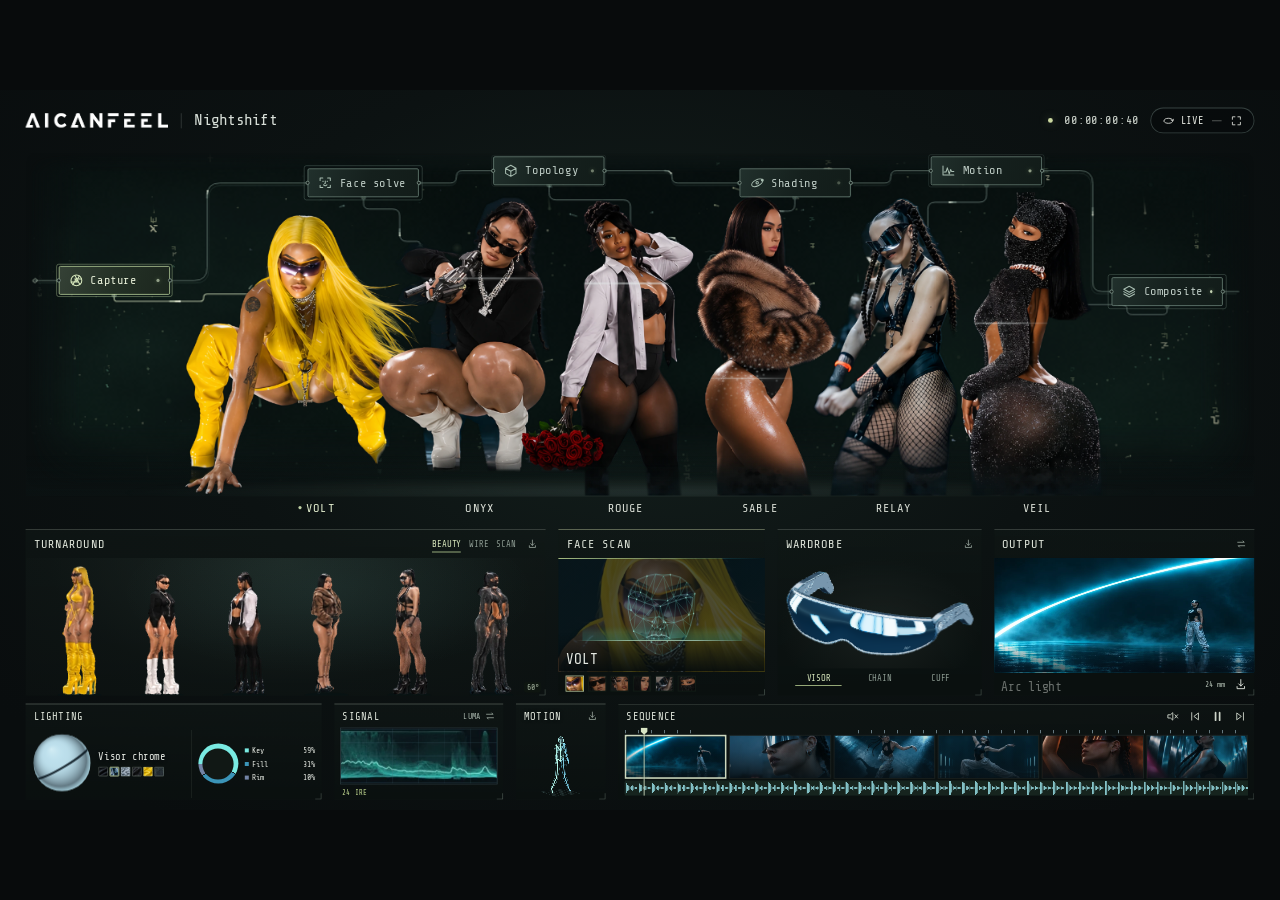
==== commit 140ba334: "Connect all six Nightshift performers to the animated production workflow" ====
--- a/index.html
+++ b/index.html
@@ -16,8 +16,8 @@
     <meta property="og:title" content="AICANFEEL — Nightshift" />
     <meta property="og:description" content="Explore the cast, lighting and shots inside the Nightshift production studio." />
     <meta property="og:url" content="https://global0809.github.io/aicanfeel-nightshift/" />
-    <meta property="og:image" content="https://global0809.github.io/aicanfeel-nightshift/presentation/opening.webp" />
-    <meta property="og:image:alt" content="The six Nightshift performers above the live production monitors." />
+    <meta property="og:image" content="https://global0809.github.io/aicanfeel-nightshift/presentation/opening.webp?edition=cast-workflow" />
+    <meta property="og:image:alt" content="Six Nightshift performers connected to a live production workflow." />
     <meta name="twitter:card" content="summary_large_image" />
     <link rel="icon" href="./assets/brand/mark.svg" type="image/svg+xml" />
     <script>
@@ -26,8 +26,8 @@
         Math.min(innerWidth / 1600, innerHeight / 900),
       );
     </script>
-    <script type="module" crossorigin src="./assets/index-BA6YAEmh.js"></script>
-    <link rel="stylesheet" crossorigin href="./assets/index-QUmsdV5I.css">
+    <script type="module" crossorigin src="./assets/index-9aLEd_pM.js"></script>
+    <link rel="stylesheet" crossorigin href="./assets/index-zd5ITnAk.css">
   </head>
   <body>
     <main id="frame" aria-label="AICANFEEL Stagecraft production studio">
@@ -72,6 +72,10 @@
           <div class="photo-stage">
             <div id="cast-backdrop" aria-hidden="true"></div>
             <div class="cast-floor"></div>
+            <div id="cast-workflow" role="group" aria-label="Cast production workflow">
+              <canvas class="workflow-traces" aria-hidden="true"></canvas>
+              <div class="workflow-nodes"></div>
+            </div>
             <div id="cast-wall" aria-label="Nightshift performers">
               <img
                 id="cast-master"
--- a/assets/index-zd5ITnAk.css
+++ b/assets/index-zd5ITnAk.css
@@ -0,0 +1 @@
+@font-face{font-family:Space Grotesk Variable;font-style:normal;font-display:swap;font-weight:300 700;src:url(./space-grotesk-vietnamese-wght-normal-D0rl6rjA.woff2)format("woff2-variations");unicode-range:U+102-103,U+110-111,U+128-129,U+168-169,U+1A0-1A1,U+1AF-1B0,U+300-301,U+303-304,U+308-309,U+323,U+329,U+1EA0-1EF9,U+20AB}@font-face{font-family:Space Grotesk Variable;font-style:normal;font-display:swap;font-weight:300 700;src:url(./space-grotesk-latin-ext-wght-normal-D9tNdqV9.woff2)format("woff2-variations");unicode-range:U+100-2BA,U+2BD-2C5,U+2C7-2CC,U+2CE-2D7,U+2DD-2FF,U+304,U+308,U+329,U+1D00-1DBF,U+1E00-1E9F,U+1EF2-1EFF,U+2020,U+20A0-20AB,U+20AD-20C0,U+2113,U+2C60-2C7F,U+A720-A7FF}@font-face{font-family:Space Grotesk Variable;font-style:normal;font-display:swap;font-weight:300 700;src:url(./space-grotesk-latin-wght-normal-BhU9QXUp.woff2)format("woff2-variations");unicode-range:U+??,U+131,U+152-153,U+2BB-2BC,U+2C6,U+2DA,U+2DC,U+304,U+308,U+329,U+2000-206F,U+20AC,U+2122,U+2191,U+2193,U+2212,U+2215,U+FEFF,U+FFFD}@font-face{font-family:IBM Plex Mono;font-style:normal;font-display:swap;font-weight:400;src:url(./ibm-plex-mono-latin-400-normal-DMJ8VG8y.woff2)format("woff2"),url(./ibm-plex-mono-latin-400-normal-CvHOgSBP.woff)format("woff")}@font-face{font-family:IBM Plex Mono;font-style:normal;font-display:swap;font-weight:500;src:url(./ibm-plex-mono-latin-500-normal-DSY6xOcd.woff2)format("woff2"),url(./ibm-plex-mono-latin-500-normal-CB9ihrfo.woff)format("woff")}@font-face{font-family:Barlow Display;src:url(../assets/fonts/BarlowCondensed-ExtraBold.ttf)format("truetype");font-weight:800;font-display:swap}:root{--lightningcss-light: ;--lightningcss-dark:initial;color-scheme:dark;--ink:#e8eef0;--muted:#9daeb6;--dim:#799096;--line:#303b42;--subline:#253036;--cyan:#66edf6;--bright:#32e3f1;--mono:"IBM Plex Mono", monospace;--sans:"Space Grotesk Variable", "Segoe UI", sans-serif}*{box-sizing:border-box}body{font-family:var(--sans);color:var(--ink);place-items:center;display:grid}button{font:inherit;color:inherit;cursor:pointer;-webkit-tap-highlight-color:transparent;background:0 0;border:0;padding:0}button:focus-visible{outline:2px solid var(--cyan);outline-offset:3px;z-index:20}button:hover{color:#fff}button:disabled{cursor:default}button,output{font-variant-numeric:tabular-nums}[data-icon]{flex:none;justify-content:center;align-items:center;display:inline-flex}[data-icon]>svg{width:100%;height:100%;display:block}#frame{width:1600px;height:900px;transform:translate(-50%, -50%) scale(var(--scale,1));transform-origin:50%;background:#0b0e10;position:absolute;top:50%;left:50%;overflow:hidden}#studio{background:linear-gradient(130deg,#14191c 0%,#101518 29%,#0d1114 72%,#101517 100%);grid-template-rows:80px 64px minmax(0,1fr) 167px 35px;row-gap:0;height:100%;padding:0 24px;display:grid}.masthead{border-bottom:1px solid #343e43;justify-content:space-between;align-items:center;display:flex;position:relative}.identity,.mast-tools,.session-title,.session-time,.panel-head,.transport,.viewport-foot,.viewport-foot>span,.light-foot,.accessory-label,.scan-info,.shot-info,.scope-foot,footer,footer>div{align-items:center;display:flex}.brand-mark{border-radius:6px;width:43px;height:43px}.wordmark{width:301px;height:auto;display:block}.product-id{border-left:1px solid #435057;flex-direction:column;gap:3px;margin-left:4px;padding-left:18px;display:flex}.product-id strong{font:700 15px/1 var(--sans);letter-spacing:.14em}.product-id span{font:500 9px/1.2 var(--mono);letter-spacing:.14em;color:#96a4aa}.pipeline{align-items:center;gap:7px;padding:0 15px;display:flex}.pipeline>span{font:500 12px var(--sans);color:#91a2ab;align-items:center;gap:5px;transition:color .18s;display:flex}.pipeline>span>i{background:#182126;border:1px solid #33434a;border-radius:4px;width:22px;height:22px;padding:3px;transition:color .18s,background .18s,border-color .18s}.pipeline>span.hot{color:#ccf7f6}.pipeline>span.hot>i{color:var(--cyan);background:#19353c;border-color:#4d797f}.pipeline>em{background:#3a4e55;width:24px;height:1px;position:relative}.pipeline>em:after{content:"";opacity:0;background:#a5fcff;border-radius:50%;width:3px;height:3px;position:absolute;top:-1px;left:0}.pipeline>em.flow:after{opacity:1;transform:translateX(var(--travel,0))}.panel-head{position:relative}.panel-head:after{content:"";background:linear-gradient(90deg, var(--cyan), #5bdde82a 80%, transparent);opacity:0;pointer-events:none;z-index:2;width:100%;height:1px;transition:opacity .22s;position:absolute;bottom:-1px;left:0}.stage-hot>.panel-head:after{opacity:.85}.stage-hot>.panel-head h2 [data-icon]{color:#9be8e7}.engine-state{color:#b8c7c9;font:500 12px var(--mono);align-items:center;gap:8px;margin-right:12px;display:flex}.led{background:var(--cyan);border-radius:50%;flex:none;width:6px;height:6px;display:inline-block;box-shadow:0 0 7px #65f7df4f}.autopilot,.icon-button{border:1px solid #38484c;border-radius:5px;justify-content:center;align-items:center;height:36px;display:inline-flex}.autopilot{color:#9df3ff;font:600 14px var(--sans);background:#163039;border-color:#345a64;gap:9px;padding:0 12px}.autopilot [data-icon]{width:18px;height:18px}.toggle-pip{background:#63ccd2;border-radius:8px;width:20px;height:11px;margin-left:3px;position:relative}.toggle-pip:after{content:"";background:#071f18;border-radius:100%;width:7px;height:7px;position:absolute;top:2px;right:2px}.autopilot[aria-pressed=false]{color:#cfd5d8;background:#24292d;border-color:#3c4448}.autopilot[aria-pressed=false] .toggle-pip{background:#7c8588}.autopilot[aria-pressed=false] .toggle-pip:after{right:11px}.icon-button{background:linear-gradient(#22292d,#1c2225);width:38px}.icon-button [data-icon]{width:18px;height:18px}.session-bar{justify-content:space-between;align-items:center;display:flex}.project-glyph{color:#91dbda;width:24px;height:24px}.session-title h1{letter-spacing:-1.2px;margin:0;font-size:30px;font-weight:640;line-height:1}.slash{background:#465158;width:1px;height:21px;margin:0 1px;transform:rotate(20deg)}.workspace-label{color:#a3b0b7;font-size:16px;font-weight:450}.session-time{font-family:var(--mono);gap:10px}.format-label{letter-spacing:.03em;color:#b3bec4;font-size:11px}.format-label span{color:#54656d;margin:0 10px}.session-time>i{background:#334047;width:1px;height:16px;margin:0 6px}.timecode-icon{color:#8ba0a6;width:15px;height:15px}#timecode{font:500 17px/1 var(--mono);letter-spacing:.035em;color:#dce6e8}.production-grid{grid-template-columns:292px minmax(0,1fr) 325px;column-gap:12px;min-height:0;padding-bottom:12px;display:grid}.side-column{gap:12px;min-width:0;min-height:0;display:grid}.left-column{grid-template-rows:minmax(0,1fr) 182px}.right-column{grid-template-rows:minmax(0,1fr) 238px}.panel{border:1px solid var(--line);background:#13191c;border-radius:6px;flex-direction:column;min-width:0;min-height:0;display:flex;overflow:hidden;box-shadow:inset 0 1px #ffffff04,0 2px 4px #00000016}.panel-head{border-bottom:1px solid var(--line);background:linear-gradient(#1c2327,#192024);justify-content:space-between;gap:8px;height:43px;min-height:43px;padding:0 14px}.panel-head h2{font:600 17px/1 var(--sans);letter-spacing:-.35px;white-space:nowrap;align-items:center;gap:9px;margin:0;display:flex}.panel-head h2 [data-icon]{color:#b3c5c9;width:18px;height:18px}.micro,.on-air,.view-tag,.obj-index,.obj-coordinate,.eyeline,.scope-switch,.accessory-label>span,.view-status,.viewport-foot>b,.viewport-foot b,.asset-kicker,.scan-hud,.program-id,.scope-axis,.scope-foot,.tempo,.track-names,.ruler,.clip-info,footer,.light-values>div>span:first-child{font-family:var(--mono)}.micro,.on-air,.eyeline,.scope-foot,.scan-hud,.obj-index,.clip-info,.track-names,.ruler,.asset-kicker,.program-id,.view-tag{letter-spacing:.075em;font-size:10px;font-weight:500;line-height:1.25}.live-text,.on-air{color:var(--cyan);align-items:center;gap:6px;display:flex}.muted,.eyeline{color:var(--muted)}.live-text .led,.on-air .led{width:5px;height:5px}.face-stage{isolation:isolate;background:radial-gradient(at 53% 35%,#1f4247,#081315);flex:1;min-height:0;position:relative;overflow:hidden}#scan-picture,.scan-shade,.scan-graticule,.capture-corners,.program-corners,.program-vignette,.view-tag,.volume-image,.volume-light,.viewport-grid,.hero-caption,.axis-gizmo,.orbit-readout,.obj-index,.obj-coordinate,.scan-hud,.program-id{position:absolute}#scan-picture{inset:0;overflow:hidden}#scan-picture svg{width:100%;height:100%;display:block;position:absolute;inset:0}.scan-shade{pointer-events:none;background:linear-gradient(90deg,#0610122b,#0000 22% 76%,#06101255),linear-gradient(#0307093a,#0000 8% 78%,#030809b8);inset:0}.scan-graticule{opacity:.38;pointer-events:none;background:repeating-linear-gradient(0deg,#0000 0 3px,#0c191b50 3px 4px);inset:0}.scan-beam{pointer-events:none;will-change:transform;background:linear-gradient(90deg,#0000,#84fff4 22%,#a8fff7 72%,#0000);height:1px;position:absolute;top:0;left:8%;right:8%;box-shadow:0 -3px 15px #50ffdd}.scan-beam:before{content:"";background:linear-gradient(#0000,#2efaee30);position:absolute;inset:-18px 4% 0}.capture-corners{pointer-events:none;inset:8% 12% 13%}.capture-corners i{opacity:.79;border:solid #9efff0;width:12px;height:12px;position:absolute}.capture-corners i:first-child{border-width:1px 0 0 1px;top:0;left:0}.capture-corners i:nth-child(2){border-width:1px 1px 0 0;top:0;right:0}.capture-corners i:nth-child(3){border-width:0 1px 1px 0;bottom:0;right:0}.capture-corners i:nth-child(4){border-width:0 0 1px 1px;bottom:0;left:0}.scan-hud,.program-id{color:#d4fffa;text-shadow:0 1px 4px #000;justify-content:space-between;font-size:9px;display:flex;bottom:10px;left:12px;right:12px}.scan-info,.shot-info{justify-content:space-between;gap:6px;padding:10px 14px 7px}.scan-info>div,.shot-info>div{flex-direction:column;gap:3px;display:flex}.scan-info strong,.shot-info strong,.accessory-label strong{letter-spacing:-.6px;font-size:18px;font-weight:600;line-height:1.1}.solved-count,.lens-readout{font:400 11px var(--mono);color:#afbec2}.solved-count b{color:var(--cyan);font-weight:500}.cast-strip{gap:5px;min-height:42px;padding:3px 13px 12px;display:flex}.cast-strip button{opacity:.65;background:#273338;border:1px solid #465054;border-radius:2px;flex:1;min-width:0;height:32px;position:relative;overflow:hidden}.cast-strip img{object-fit:cover;object-position:50% 32%;width:100%;height:100%}.cast-strip button[aria-pressed=true]{border:2px solid var(--cyan);opacity:1}.cast-strip button:hover{opacity:1}.light-body{flex:1;justify-content:space-between;align-items:center;gap:14px;padding:11px 15px 8px;display:flex}.light-wheel{background:conic-gradient(from -90deg, #74eee5 0 58%, #3d99bc 58% 84%, #8387b8 84% 100%);border-radius:50%;flex:none;place-items:center;width:85px;height:85px;display:grid;position:relative}.light-wheel:before{content:"";background:#141b1d;border:3px solid #1c272a;border-radius:50%;position:absolute;inset:9px}.light-wheel>div{place-items:center;display:grid;position:relative}.light-wheel .eyeline{letter-spacing:.13em;font-size:8px}.light-wheel strong{font-size:24px;font-weight:550;line-height:1.1}.light-values{flex:1;gap:9px;min-width:129px;display:grid}.light-values>div{grid-template-columns:8px 1fr auto;align-items:center;column-gap:8px;font-size:13px;line-height:1;display:grid}.light-values i{border-radius:1px;width:7px;height:7px}.light-values b{font:500 12px var(--mono);color:#c4ced2}.light-foot{border-top:1px solid var(--subline);justify-content:space-between;margin:0 14px;padding:8px 0 10px}.light-foot b{font:500 12px var(--sans)}.hero-head{padding:0 12px 0 16px}.viewport-controls{align-items:center;gap:8px;display:flex}.segmented,.wardrobe-tabs{align-items:center;display:flex}.segmented{background:#101619;border:1px solid #2e383c;border-radius:4px;gap:1px;padding:2px}.segmented button{font:500 11px/1.25 var(--mono);color:#91a3ab;border-radius:2px;padding:4px 12px}.segmented button[aria-pressed=true]{color:#c5fbf2;background:#29413f;box-shadow:inset 0 0 0 1px #47615e}.volume{isolation:isolate;background:#0d242d;flex:1;min-height:0;position:relative;overflow:hidden}.volume-image,.volume-light,.viewport-grid{pointer-events:none;inset:0}.volume-image{filter:saturate(.73);background:linear-gradient(#06111520,#0000 24% 70%,#050c105c),url(../assets/stage/volume.webp) 50%/100% 100%}.volume-light{opacity:.3;mix-blend-mode:screen;background:radial-gradient(at 50% 25%,#8cd6dc70,#0000 61%)}.viewport-grid{opacity:.14;background-image:radial-gradient(#b9eced9c .7px,#0000 .9px);background-size:22px 22px;-webkit-mask-image:linear-gradient(#000 0%,#0000 38%,#000 76%,#0000);mask-image:linear-gradient(#000 0%,#0000 38%,#000 76%,#0000)}#stage-calibration,#stage-back,#stage-front{pointer-events:none;width:100%;height:100%;position:absolute;inset:0}.turntable-mount{isolation:isolate;width:54%;height:72.5%;position:absolute;top:7%;left:23%}.turntable-mount>img,.turntable-mount>canvas{object-fit:contain;object-position:50% 100%;width:100%;height:100%;display:block}.turntable-mount .lead-poster{filter:drop-shadow(0 0 6px #83dfef20)}.volume-image{background-position:top;background-repeat:no-repeat;background-size:100% 110%}.turntable-mount{cursor:grab;touch-action:none;width:48%;height:86%;top:3.15%;left:26%}.turntable-mount>div{-webkit-box-reflect:below -14px linear-gradient(to bottom, transparent 77%, #0004 100%)}.turntable-mount:focus-visible{outline-offset:-4px;outline:1px dashed #9ce1dca0}.turntable-mount:active{cursor:grabbing}.view-tag{color:#c9e2e7;text-shadow:0 1px 3px #000;pointer-events:none;align-items:center;gap:8px;display:flex;top:16px;left:16px}.view-tag i{background:#627880;width:1px;height:8px}.crosshair{color:var(--cyan);font-size:16px;font-weight:400;line-height:10px}.axis-gizmo{opacity:.85;width:50px;height:44px;top:12px;right:16px}.axis-gizmo svg{fill:none;stroke:#9dc6cf;stroke-width:1.2px;width:100%;height:100%;overflow:visible}.axis-gizmo text{fill:#b7d9df;stroke:none;font:8px var(--mono)}.axis-gizmo circle{fill:#6ef4e9}.hero-caption{text-shadow:0 2px 10px #050a0c;pointer-events:none;bottom:19px;left:21px}.asset-kicker{color:#bee4e5;align-items:center;gap:8px;font-size:10px;display:flex}.asset-kicker i{background:var(--cyan);width:17px;height:2px}.asset-kicker span{color:#67878f}.hero-caption h3{font:800 68px/.94 "Barlow Display", var(--sans);letter-spacing:-1.6px;text-transform:uppercase;margin:5px 0 3px;font-stretch:75%}.asset-description{font:500 13px var(--sans);color:#c0d0d6}.asset-description span{color:#72b2b2;margin:0 4px}.orbit-readout{color:#cbf0ed;font:500 12px var(--mono);background:#08171bd1;border:1px solid #6684897d;border-radius:3px;align-items:center;gap:7px;padding:5px 7px;display:flex;bottom:18px;right:18px}.orbit-readout [data-icon]{width:15px;height:15px}.surface-station,.motion-station{isolation:isolate;text-shadow:0 1px 4px #090d11;border-left:1px solid #b9e6eb3d;width:132px;padding-left:10px;position:absolute}.surface-station{top:60px;left:21px}.motion-station{width:130px;top:90px;right:22px}.instrument-title{font:500 10px/1.2 var(--mono);letter-spacing:.08em;color:#d3e9e9;text-transform:uppercase;align-items:center;gap:6px;display:flex}.instrument-title i{background:#92e3da;width:4px;height:4px}.surface-probe{width:112px;height:98px;margin:5px 0 0 -3px}.surface-title{font:600 14px/1.25 var(--sans);color:#e0eeee}.surface-properties,.motion-meta{font:500 9px/1.2 var(--mono);letter-spacing:.05em;color:#a5bec6}.surface-properties{margin-top:3px}.material-swatches{gap:4px;margin-top:8px;display:flex}.material-swatches button{background-position:50%;background-size:cover;border:1px solid #82949685;border-radius:2px;width:16px;height:16px}.material-swatches button[aria-pressed=true]{outline-offset:1px;outline:1px solid #adfff0}#motion-canvas{width:100%;height:145px;display:block}.motion-meta{border-top:1px solid #a6d8da3a;justify-content:space-between;max-width:116px;padding-top:4px;display:flex}.download-link{color:#a3bfc4;font:500 9px var(--mono);letter-spacing:.04em;border:1px solid #35484b;border-radius:3px;align-items:center;gap:4px;padding:3px 5px;text-decoration:none;display:flex}.download-link:hover{color:var(--cyan);border-color:#66817f}.download-link [data-icon]{width:12px;height:12px}.download-link:focus-visible{outline:2px solid var(--cyan);outline-offset:2px}.viewport-foot{color:#afbcc1;background:#151c20;border-top:1px solid #2c3d42;justify-content:space-between;height:32px;min-height:32px;padding:0 15px}.viewport-foot>span{gap:7px}.viewport-foot strong{font:500 12px var(--sans);color:#d0dadd}.viewport-foot b,.view-status{letter-spacing:.07em;font-size:9px;font-weight:500}.view-status [data-icon]{width:15px;height:15px}.pulse-mark{clip-path:polygon(0 30%,17% 30%,17% 0,53% 0,53% 25%,100% 25%,100% 100%,0 100%);background:linear-gradient(90deg,#4bb6a9 0 16%,#0000 16% 31%,#67e0d0 31% 51%,#0000 51% 66%,#4bb6a9 66% 80%);width:11px;height:9px}.on-air{letter-spacing:.06em;background:#182e2a;border:1px solid #365851;border-radius:3px;padding:4px 6px;font-size:9px}.on-air [data-icon]{opacity:.8;width:11px;height:11px}.scan-poster{object-fit:cover;object-position:center 36%;width:100%;height:100%;display:block}.surface-poster,.accessory-poster{object-fit:contain;width:100%;height:100%;display:block}.surface-probe{position:relative}.surface-poster,.accessory-poster{position:absolute;inset:0}.program{isolation:isolate;background:#0b181d url(../assets/library/look-arc.webp) 50%/cover;flex:1;min-height:0;position:relative;overflow:hidden}#program-canvas{width:100%;height:100%;display:block}.program-source{object-fit:cover;pointer-events:none;width:100%;height:100%;position:absolute;inset:0}#program-canvas{position:relative}#program-canvas[hidden]{visibility:hidden}.program-vignette{pointer-events:none;background:linear-gradient(#0000 75%,#050a12bb);inset:0}.program-corners{pointer-events:none;opacity:.65;background-color:#0000;background-image:linear-gradient(#d4e4e0a0,#d4e4e0a0),linear-gradient(#d4e4e0a0,#d4e4e0a0),linear-gradient(#d4e4e0a0,#d4e4e0a0),linear-gradient(#d4e4e0a0,#d4e4e0a0),linear-gradient(#d4e4e0a0,#d4e4e0a0),linear-gradient(#d4e4e0a0,#d4e4e0a0),linear-gradient(#d4e4e0a0,#d4e4e0a0),linear-gradient(#d4e4e0a0,#d4e4e0a0);background-position:0 0,0 0,100% 0,100% 0,0 100%,0 100%,100% 100%,100% 100%;background-repeat:no-repeat;background-size:8px 1px,1px 8px,8px 1px,1px 8px,8px 1px,1px 8px,8px 1px,1px 8px;background-attachment:scroll,scroll,scroll,scroll,scroll,scroll,scroll,scroll;background-origin:padding-box,padding-box,padding-box,padding-box,padding-box,padding-box,padding-box,padding-box;background-clip:border-box,border-box,border-box,border-box,border-box,border-box,border-box,border-box;inset:8%}.program-id{color:#e7f5f9}.shot-info{height:62px;min-height:62px;padding:10px 14px}.lens-readout{border-left:1px solid #344048;padding-left:12px}.shot-info>.shot-tools{flex-direction:row;align-items:center;gap:9px}.shot-tools .micro-button{border:1px solid #34444a;border-radius:3px;width:23px;height:23px}.shot-tools .micro-button [data-icon]{width:13px;height:13px}.accessory-space{background:radial-gradient(at 50% 55%,#263c47,#101a20 68%);flex:1;min-height:0;position:relative;overflow:hidden}.accessory-space:before{content:"";pointer-events:none;background:radial-gradient(#7ea0ac4a .6px,#0000 .9px) 0 0/14px 14px;position:absolute;inset:0}#optics{position:absolute;inset:0}.obj-index,.obj-coordinate{pointer-events:none;color:#9bb7c2;font-size:9px}.obj-index{top:9px;left:12px}.obj-coordinate{opacity:.7;line-height:18px;bottom:9px;right:11px}.accessory-label{justify-content:space-between;gap:4px;padding:8px 13px 6px}.accessory-label strong{font-size:16px}.accessory-label>span{letter-spacing:.03em;color:#a1b3ba;font-size:9px}.wardrobe-tabs{gap:4px;margin:0 13px 10px}.wardrobe-tabs button{color:#9fb1b7;font:500 11px var(--mono);background:#192126;border:1px solid #303c42;border-radius:3px;flex:1;padding:3px 3px 4px}.wardrobe-tabs button[aria-pressed=true]{color:#b7faf1;background:#203b38;border-color:#467069}.bottom-grid{grid-template-columns:292px minmax(0,1fr);gap:12px;min-height:0;display:grid}.bottom-grid .panel-head{height:39px;min-height:39px}.scope-switch{color:#bdd7d9;letter-spacing:.06em;align-items:center;gap:5px;font-size:9px;display:flex}.scope-switch [data-icon]{color:#80a4a8;width:12px;height:12px}.scope-space{background:#0e1518 url(../assets/sequence/r60/scopes/initial.webp) 50%/100% 100%;border:1px solid #28373d;flex:1;min-height:0;margin:9px 12px 0;position:relative}.scope-axis{color:#9ab7bc;pointer-events:none;text-shadow:0 1px 2px #000;flex-direction:column;justify-content:space-between;font-size:8px;display:flex;position:absolute;top:2px;bottom:1px;right:4px}.scope-foot{color:#9bb0b6;justify-content:space-between;padding:4px 13px 8px;font-size:9px}#scope-level{color:var(--cyan)}.transport{gap:9px}.tempo{color:#b2c5c9;letter-spacing:.045em;border-right:1px solid #3b484d;align-items:center;gap:7px;padding-right:12px;font-size:10px;display:flex}.tempo i{background:#63bbaf;width:4px;height:8px;display:block;box-shadow:4px 2px 0 -1px #3b8c85}.micro-button,.transport-play{color:#a5b8be;border-radius:3px;place-items:center;width:22px;height:23px;display:grid}.micro-button [data-icon],.transport-play [data-icon]{width:15px;height:15px}.micro-button:hover{background:#2c393e}.transport-play{color:var(--cyan);background:#253d3b;border:1px solid #41625c;width:25px}#audio-toggle[aria-pressed=true]{color:var(--cyan)}.edit-board{flex:1;grid-template-columns:38px minmax(0,1fr);gap:6px;min-height:0;padding:6px 14px 10px 10px;display:grid}.track-names,.tracks{grid-template-rows:17px minmax(0,1fr) 24px;row-gap:4px;min-height:0;display:grid}.track-names{color:#8aa3aa;place-items:center;font-size:9px}.track-names>span{align-items:center;gap:5px;display:flex}.track-names i{background:#78d8cc;border-radius:1px;width:5px;height:5px;display:block}.track-names>span:last-child i{background:#5698be}.tracks{position:relative}.ruler{color:#879da6;letter-spacing:0;-webkit-user-select:none;user-select:none;cursor:crosshair;justify-content:space-between;align-items:flex-start;padding:0 2px;font-size:9px;display:flex;position:relative}.ruler:after{content:"";background:repeating-linear-gradient(90deg,#65787f 0 1px,#0000 1px 2.08333%);height:4px;position:absolute;bottom:0;left:0;right:0}.clips{grid-template-columns:repeat(6,minmax(0,1fr));gap:4px;display:grid}.clip{color:#fff;isolation:isolate;background:#17252b;border:1px solid #364950;border-radius:3px;min-width:0;min-height:0;position:relative;overflow:hidden}.clip img{object-fit:cover;object-position:center;filter:saturate(.82)brightness(.85);width:100%;height:100%;position:absolute;inset:0}.clip:after{content:"";background:linear-gradient(#0000 12%,#01080d22 38%,#071015dd 100%);position:absolute;inset:0}.clip[aria-current=true]{border:2px solid var(--cyan)}.clip[aria-current=true] img{filter:none}.clip-info{z-index:1;color:#eefaff;text-align:left;white-space:nowrap;text-overflow:ellipsis;letter-spacing:0;font:550 12px/1.1 var(--sans);position:absolute;bottom:5px;left:7px;right:4px;overflow:hidden}.clip-info b{font:500 9px var(--mono);color:#a9c6c7;margin-right:6px}.wave-track{cursor:crosshair;background:#15292e;border:1px solid #2b474d;border-radius:3px;min-width:0;position:relative;overflow:hidden}.wave-track canvas{width:100%;height:100%;display:block}.playhead{pointer-events:none;background:#a8fff2;width:1px;position:absolute;top:1px;bottom:0;left:0;box-shadow:0 0 3px #031d19}.playhead i{clip-path:polygon(0 0,100% 0,100% 55%,50% 100%,0 55%);background:#92f7e9;width:9px;height:9px;display:block;position:absolute;top:-1px;left:-4px}footer{letter-spacing:.08em;color:#8fa0a8;justify-content:space-between;font-size:9px;position:relative}footer>div{gap:8px}footer .led{width:5px;height:5px;box-shadow:none}.foot-divider{background:#354249;width:1px;height:9px;margin:0 3px}.footer-mid{position:absolute;left:50%;transform:translate(-50%)}.signal-bars{align-items:flex-end;gap:2px;height:9px;display:flex}.signal-bars i{background:#6eb2ad;width:2px;display:block}.signal-bars i:first-child{height:3px}.signal-bars i:nth-child(2){height:5px}.signal-bars i:nth-child(3){height:8px}.signal-bars i:nth-child(4){height:6px}.paused .led{opacity:.65}.paused .scan-beam{opacity:.6}@media (prefers-reduced-motion:reduce){*,:before,:after{scroll-behavior:auto!important;transition-duration:.001ms!important;animation-duration:.001ms!important}}@font-face{font-family:Share Tech Mono;font-style:normal;font-display:swap;font-weight:400;src:url(./share-tech-mono-latin-400-normal-CCqdbj5z.woff2)format("woff2"),url(./share-tech-mono-latin-400-normal-15MgdvEM.woff)format("woff")}@font-face{font-family:Stage Architect;src:local(NB Architekt Std Regular),local(NB Architekt Regular),local(NBArchitektStd-Regular);font-weight:100 900;font-display:swap}:root{--mono:"Stage Architect", "Share Tech Mono", "IBM Plex Mono", monospace;--sans:var(--mono);--ink:#e5e9e2;--muted:#a9b5ae;--dim:#82948c;--line:#89999042;--subline:#67796c33;--cyan:#c2d992;--bright:#e2efc7}html,body{background:#080b0c;width:100%;height:100%;margin:0;overflow:hidden}#frame{color:var(--ink);font-family:var(--mono);background:#090f10}#studio{isolation:isolate;background:0 0;grid-template-rows:70px minmax(0,1fr) 218px 123px 29px;gap:6px;height:100%;padding:5px 33px 4px;display:grid;position:relative}#atmosphere{z-index:-2;pointer-events:none;background:radial-gradient(at 7% -20%,#2b4341 0%,#162524 24%,#0b1314 49%,#070c0d 80%);position:absolute;inset:0;overflow:hidden}.masthead,.session-bar,footer{background:0 0;border:0;padding:0}.masthead{z-index:3}.wordmark{filter:grayscale()brightness(1.09);width:310px}.mast-rule{background:#dde7e562;width:1px;height:30px}.product-id{border:0;gap:3px;margin:0;padding:0}.product-id strong{font:400 18px/.95 var(--mono);letter-spacing:.025em;text-transform:uppercase}.product-id>span{font:400 10px/1.1 var(--mono);letter-spacing:.12em;color:#a9b9b3;text-transform:uppercase}.mast-tools{gap:14px}.live-dot{background:#ccd9a1;border-radius:50%;width:6px;height:6px;display:inline-block;box-shadow:0 0 12px #bfcf9466}#timecode{font:400 17px var(--mono);color:#d0d7cf;min-width:104px}.command-pill{background:#070b0cca;border:1px solid #758a8570;border-radius:40px;align-items:center;gap:14px;height:39px;padding:0 14px;display:flex;box-shadow:0 0 16px #abc2ce30,0 0 33px #5a73812b}.command-pill button,#autopilot{color:#e3e6df;width:auto;height:30px;font:400 13px var(--mono);text-transform:uppercase;background:0 0;border:0;border-radius:0;justify-content:center;align-items:center;gap:8px;padding:0;display:flex}.command-pill i[data-icon]{width:15px;height:15px}.pill-rule{background:#b9bfb882;width:29px;height:1px}.cast-stage{grid-template-rows:44px minmax(0,1fr) 44px;min-height:0;display:grid;position:relative}.session-bar{align-items:center}.session-title{gap:13px}.session-title h1{font:400 35px/1 var(--mono);letter-spacing:-1.5px;text-transform:uppercase}.slash-symbol{font:400 30px var(--mono);color:#abb4a8}.scene-subtitle{font:400 13px var(--mono);letter-spacing:.08em;color:#c3cbc3;text-transform:uppercase;margin-top:9px}.stat-code{font:400 11px var(--mono);color:#b2bdb5;letter-spacing:.025em;align-items:center;gap:9px;display:flex}.stat-code i{background:#95a5986b;width:13px;height:1px}.photo-stage{isolation:isolate;margin:0 0 -2px;position:relative;overflow:hidden}.photo-stage:before{display:none}.cast-floor{filter:blur(3px);background:radial-gradient(#94ada83c 0%,#a3bb9d13 39%,#0000 67%);border-radius:50%;height:43px;position:absolute;inset:auto 5% -17px}#cast-wall,.cast-labels{grid-template-columns:repeat(6,minmax(0,1fr));gap:3px;display:grid}#cast-wall{align-items:end;position:absolute;inset:0 1%}.cast-figure{cursor:pointer;isolation:isolate;background:0 0;border:0;align-self:end;min-width:0;height:100%;transition:opacity .3s;position:relative;overflow:visible}.cast-figure:before{content:"";z-index:-1;background:radial-gradient(#000a 10%,#0000 70%);height:16px;position:absolute;bottom:0;left:10%;right:10%}.cast-labels{align-items:center;margin:0 0 3px;padding:0 1%}.cast-label{text-align:left;color:#d9ded5;grid-template-columns:auto auto;place-content:center;align-items:center;column-gap:8px;display:grid;position:relative}.cast-index{font:400 12px var(--mono);color:#86968e;grid-row:1/3;align-self:start;margin-top:2px}.cast-name{font:400 17px/.95 var(--mono);text-transform:uppercase;letter-spacing:.04em}.cast-look{font:400 10px/1 var(--mono);color:#9da9a0;text-transform:uppercase;letter-spacing:.04em;margin-top:4px}.cast-label[aria-pressed=true] .cast-index:before{content:"";background:#cfdb9f;width:5px;height:5px;margin:0 5px 1px -10px;display:inline-block}.deck,.signal-desk{gap:16px;min-height:0;display:grid}.deck{grid-template-columns:minmax(0,2.12fr) minmax(0,.84fr) minmax(0,.83fr) minmax(0,1.06fr)}.signal-desk{grid-template-columns:370px 211px 112px minmax(0,1fr)}.instrument{min-width:0;min-height:0;box-shadow:none;background:linear-gradient(#1018168c,#0a100fcc);border:0;border-top:1px solid #b4c3b653;border-radius:0;flex-direction:column;display:flex;position:relative;overflow:hidden}.instrument:after{content:"";pointer-events:none;border-bottom:1px solid #96a7997d;border-right:1px solid #96a7997d;width:7px;height:7px;position:absolute;bottom:0;right:0}.instrument.stage-hot{border-top-color:#c5d0a494}.panel-head{background:0 0;border:0;justify-content:space-between;align-items:center;gap:8px;height:35px;min-height:35px;padding:0 10px;display:flex}.panel-head h2{color:#dee4d9;font:400 14px/1 var(--mono);text-transform:uppercase;letter-spacing:.06em;white-space:nowrap;align-items:center;gap:0;margin:0;display:flex}.panel-head h2:before{content:"/";color:#99aa9b;margin-right:7px}.panel-head>span,.technical-foot,.field-button,.download-link,.station-actions{font:400 10px var(--mono);letter-spacing:.05em;text-transform:uppercase;color:#a8b6ac}.station-actions,.field-button,.download-link{align-items:center;gap:5px;display:flex}.station-actions{gap:15px}.download-link,.field-button{background:0 0;border:0;padding:3px 0}.download-link [data-icon],.field-button [data-icon]{width:13px;height:13px}.segmented,.wardrobe-tabs{background:0 0;border:0;gap:10px;padding:0;display:flex}.segmented button,.wardrobe-tabs button{box-shadow:none;font:400 11px var(--mono);color:#8c9a91;text-transform:uppercase;background:0 0;border:0;border-radius:0;padding:3px 0}.segmented button[aria-pressed=true],.wardrobe-tabs button[aria-pressed=true]{color:#d8e7bd;box-shadow:none;background:0 0;border:0;border-bottom:1px solid #b8cf93}.volume{isolation:isolate;background:radial-gradient(at 50% 0,#25312d99,#11181766 65%,#0c1111af);flex:1;min-height:0}#volume-light{opacity:.12;pointer-events:none;position:absolute;inset:0}#turntable{cursor:grab;position:absolute;inset:0 3px}#turntable>canvas,#turntable>img{object-fit:contain;width:100%;height:100%;display:block}.orbit-readout{font:400 10px var(--mono);color:#a5b49f;background:#101812c4;border:0;padding:1px 3px;bottom:4px;right:6px}.technical-foot{color:#a3b2a5;justify-content:space-between;align-items:center;gap:8px;min-width:0;height:23px;padding:2px 9px;display:flex}.technical-foot b{color:#c7d2bb;font-weight:400}.face-inset{flex:1;min-height:0;position:relative}.face-stage{background:#101b18;height:auto;min-height:0;position:absolute;inset:0;overflow:hidden}#scan-picture{inset:0}#scan-picture svg{width:100%;height:100%;display:block}.face-stage:after{content:"";pointer-events:none;background:linear-gradient(#0000 66%,#050b0ce3);position:absolute;inset:0}#scan-phase{font:400 9px var(--mono);color:#d5e2d5;text-shadow:0 1px 3px #000;position:absolute;top:6px;right:8px}.scan-meta{justify-content:space-between;align-items:end;display:flex;position:absolute;bottom:6px;left:9px;right:8px}.scan-meta strong{font:400 18px var(--mono);text-transform:uppercase}.scan-meta span{font:400 11px var(--mono);color:#b4c4b8}.scan-beam{background:linear-gradient(90deg,#0000,#d0dfbb 30%,#d9e4c9 70%,#0000);box-shadow:0 -3px 12px #a9c1855c}.scan-panel .technical-foot{height:30px}.scan-panel #cast-strip{align-items:center;gap:5px;display:flex}#cast-strip button{opacity:.7;background:#152019;border:1px solid #0000;width:23px;height:20px;overflow:hidden}#cast-strip img{object-fit:cover;width:100%;height:100%}#cast-strip button[aria-pressed=true]{opacity:1;border-color:#bdcda3}.accessory-space{background:radial-gradient(at 50% 65%,#2d34306b,#0000 70%);flex:1;min-height:0}.accessory-space:before{display:none}.obj-index{color:#9aa69b;top:4px;left:10px}.accessory-label{justify-content:space-between;align-items:center;gap:3px;height:25px;padding:1px 9px;display:flex}.accessory-label strong,.shot-info strong{font:400 16px var(--mono);color:#e0e5de}.accessory-label span{font:400 9px var(--mono);letter-spacing:.04em;color:#98a69b}.wardrobe-tabs{justify-content:flex-start;align-items:center;gap:18px;height:24px;padding:0 9px}.wardrobe-tabs button{height:19px}.program{flex:1;width:100%;min-height:0}.program-id{font:400 9px var(--mono);color:#dfe8dc;justify-content:space-between;display:flex;bottom:5px;left:9px;right:9px}.shot-info{justify-content:flex-start;align-items:center;gap:12px;height:29px;min-height:29px;padding:0 9px;display:flex}.shot-info strong{flex:1}.shot-info #lens-readout{font:400 10px var(--mono);color:#afbbaf}.shot-info button{width:16px;height:16px}.signal-desk .panel-head{height:29px;min-height:29px}.signal-desk .panel-head h2{font-size:13px}.look-body{flex:1;grid-template-columns:1.28fr 1fr;align-items:center;min-height:0;display:grid}.surface-station,.motion-station{width:auto;color:var(--ink);background:0 0;border:0;position:relative;top:auto;left:auto;right:auto}.surface-station{border-right:1px solid #6f7c712f;align-items:center;gap:3px;height:85px;min-height:0;padding-left:3px;display:flex}#surface-probe{flex:none;width:85px;height:81px;position:relative}.surface-field{flex-direction:column;gap:5px;min-width:0;display:flex}.surface-field b{font:400 13px var(--mono);white-space:nowrap}.surface-field>span{font:400 9px var(--mono);color:#9eafa3}#material-swatches{flex-wrap:wrap;gap:2px;display:flex}#material-swatches button{background-size:cover;border:1px solid #84918566;border-radius:1px;width:12px;height:12px}#material-swatches button[aria-pressed=true]{border-color:#cee1ad}.light-body{flex:1;align-items:center;gap:8px;padding:0 8px;display:flex}.light-wheel{background:#27382d;border:0;border-radius:50%;flex:none;place-items:center;width:50px;height:50px;display:grid}.light-wheel>div{width:39px;height:39px;font:400 15px var(--mono);background:#111815;border-radius:50%;place-items:center;display:grid}#light-values{flex-direction:column;flex:1;gap:6px;display:flex}#light-values>div{font:400 10px var(--mono);align-items:center;gap:4px;display:flex}#light-values i{width:5px;height:5px}#light-values b{margin-left:auto;font-weight:400}.signal-desk .scope-space{flex:1;min-height:0;margin:0 7px;position:relative}.scope-space canvas{width:100%;height:100%;display:block}.signal-desk .technical-foot{height:19px;font-size:9px}.motion-station.instrument{background:linear-gradient(#1018168c,#0a100fcc);border-top:1px solid #b4c3b653;flex-direction:column;padding:0;display:flex}.motion-station canvas{object-fit:contain;flex:1;width:100%;height:68px;min-height:0}.motion-station .technical-foot{font-size:8px}.timeline-panel .transport{align-items:center;gap:12px;display:flex}.transport>span{color:#a8b5a8;font:400 10px var(--mono)}.transport button{color:#cdd4c9;width:16px;height:16px}.transport button [data-icon]{width:100%;height:100%}.tracks{flex:1;grid-template-rows:13px minmax(0,1fr) 19px;gap:2px;min-height:0;margin:0 8px 5px;display:grid;position:relative}.ruler{color:#95a399;font:400 9px var(--mono);justify-content:space-between;align-items:center;display:flex}.clips{grid-template-columns:repeat(6,1fr);gap:3px;min-height:0;display:grid}.clip{background:#19201e;border:1px solid #0000;border-radius:0;overflow:hidden}.clip[aria-current=true]{box-shadow:none;border-color:#cdd9bf}.clip-info{color:#f4f5ec;font:400 11px var(--mono);letter-spacing:0}.clip-info b{font-size:9px}.wave-track{background:#16241e;border:0;border-radius:0;height:auto;min-height:0}.wave-track #audio-wave{width:100%;height:100%}.playhead{background:#e1eacb}.playhead i{background:#d9e4c3}footer{color:#9aa99d;font:400 10px var(--mono);text-transform:uppercase;letter-spacing:.05em;justify-content:space-between;align-items:center;display:flex}footer .pipeline{gap:9px;padding:0}footer .pipeline>span{font:400 11px var(--mono);color:#88968c}footer .pipeline .hot{color:#d5e2c5}footer .pipeline em{background:#435048;width:22px;height:1px}footer .pipeline em:after{background:#d3e0b5}a:focus-visible,button:focus-visible{outline-color:#c7d9a4}.hidden-control{display:none}@media (prefers-reduced-motion:reduce){*{scroll-behavior:auto}.cast-figure,.panel-head{transition:none}}.ensemble-poster{position:absolute;inset:0}#studio{grid-template-rows:68px minmax(0,1fr) 205px 112px 25px;gap:5px}#cast-wall{grid-template-rows:minmax(0,1fr)}.cast-figure{min-height:0}.deck .panel-head h2{font-size:15px}.photo-stage{margin:0;overflow:hidden}#cast-wall{aspect-ratio:3840/1251;transform-origin:50% 96%;will-change:transform;width:auto;max-width:100%;height:calc(100% - 7px);display:block;position:absolute;inset:6px auto 1px 50%;transform:translate(-50%)}.cast-master{object-fit:contain;z-index:1;pointer-events:none;width:100%;height:100%;display:block;position:absolute;inset:0}#cast-wall .cast-figure{z-index:2;border:0;height:100%;position:absolute}#cast-wall .cast-figure:before{display:none}.cast-labels{width:75%;height:100%;margin:0 auto;padding:0;display:block;position:relative}.cast-label{white-space:nowrap;grid-template-columns:auto max-content 39px;position:absolute;top:48%;transform:translate(-50%,-50%)}.cast-label:first-child{left:15.571%}.cast-label:nth-child(2){left:32.714%}.cast-label:nth-child(3){left:48.429%}.cast-label:nth-child(4){left:62.929%}.cast-label:nth-child(5){left:77.286%}.cast-label:nth-child(6){left:92.786%}.cast-label .cast-channel{color:#c7d5ad;font:400 9px/1 var(--mono);letter-spacing:.055em;text-transform:uppercase;grid-area:1/3;align-self:center;position:relative}.cast-channel:before{content:"/";color:#7f9587;margin-right:3px}.cast-channel:empty:before{content:none}.cast-name{grid-column:2}.cast-look{grid-column:2/4}#cast-backdrop{pointer-events:none;opacity:.91;position:absolute;inset:0;overflow:hidden;-webkit-mask-image:linear-gradient(#0000,#000 6% 79%,#0006 90%,#0000 98%),linear-gradient(90deg,#0000,#000 4.5% 95.5%,#0000);mask-image:linear-gradient(#0000,#000 6% 79%,#0006 90%,#0000 98%),linear-gradient(90deg,#0000,#000 4.5% 95.5%,#0000);-webkit-mask-composite:source-in;mask-composite:intersect}.photo-stage:after{content:"";z-index:5;pointer-events:none;background:linear-gradient(#0000,#0b15155e);height:12%;position:absolute;inset:auto 0 0}.scan-particles{z-index:4;pointer-events:none;width:112%;height:112%;position:absolute;inset:-6%}.cast-film-window{z-index:6;pointer-events:none;contain:strict;position:absolute;inset:0;overflow:hidden}.cast-film-window[hidden]{opacity:0;display:block}.cast-film-window video{object-fit:fill;pointer-events:none;width:100%;max-width:none;height:100%;max-height:none;display:block;position:absolute;inset:0}.photo-stage[data-hero-playback=film] #cast-backdrop,.photo-stage[data-hero-playback=film] .cast-master,.photo-stage[data-hero-playback=film] .cast-pass-canvas,.photo-stage[data-hero-playback=film] .scan-particles{visibility:hidden}#studio{background:radial-gradient(at 50% 38%,#14201d 0%,#0c1212 48%,#090d0e 89%);grid-template-rows:62px minmax(0,1fr) 208px 120px;gap:10px;padding:7px 32px 13px}.identity{gap:16px}.wordmark{width:178px;height:auto}.mast-rule{background:#9da9a449;height:19px}.session-name{font:400 20px/1 var(--mono);letter-spacing:-.035em;color:#d7ded7;margin:0}.session-name a{color:inherit;font:inherit;text-decoration:none}.session-name a[href]:is(:hover,:focus-visible){text-underline-offset:4px;text-decoration:underline}#timecode{min-width:88px;font-size:15px}.command-pill{height:32px;box-shadow:none;gap:11px}.pill-rule{width:12px}.cast-stage{grid-template-rows:minmax(0,1fr) 31px}.cast-label{justify-content:center;align-items:center;min-width:62px;height:28px;padding:0 8px;display:inline-flex}.cast-name{letter-spacing:.055em;font-size:15px}.cast-label[aria-pressed=true] .cast-name{color:#e1eccd}.cast-label[aria-pressed=true] .cast-name:before{content:"";background:#bfd0a4;border-radius:50%;width:4px;height:4px;margin:0 6px 3px -10px;display:inline-block}.panel-head h2:before{content:none}.tracks{grid-template-rows:7px minmax(0,1fr) 19px}.ruler{background:repeating-linear-gradient(90deg,#8d9f8e69 0 1px,#0000 1px 2.08333%) 0 100%/100% 3px no-repeat}#engine-status{font:400 12px/1 var(--mono);color:var(--dim);position:absolute;top:29px;right:292px}.cast-pass-canvas{z-index:3;object-fit:contain;object-position:center;pointer-events:none;-webkit-user-select:none;user-select:none;width:100%;height:100%;display:block;position:absolute;inset:0}.photo-stage #cast-wall{z-index:2;pointer-events:none;height:calc(100% - 51px);top:50px;bottom:1px}.photo-stage #cast-wall .cast-figure{pointer-events:auto}#cast-workflow,.workflow-traces,.workflow-nodes{pointer-events:none;width:100%;height:100%;position:absolute;inset:0}.workflow-traces{z-index:1}.workflow-nodes{z-index:3}.workflow-node{--node-ink:#bdcbc4;--node-key:#6d8379;width:139px;height:36px;color:var(--node-ink);font:400 15px/1 var(--mono);letter-spacing:.015em;text-align:left;pointer-events:auto;cursor:pointer;background:0 0;border:0;border-radius:2px;margin:0;padding:0;position:absolute;transform:translate(-50%,-50%)}.workflow-shell{border:1px solid var(--node-key);border-radius:inherit;background:linear-gradient(112deg,#21302c,#15201d 53%,#121c19);align-items:center;gap:9px;padding:0 12px;display:flex;position:absolute;inset:0}.workflow-symbol{color:#a7bcb0;flex:0 0 18px;width:18px;height:18px}.workflow-symbol svg{width:100%;height:100%;display:block}.workflow-label{white-space:nowrap}.workflow-lamp{background:#c5d4b5;border-radius:50%;width:4px;height:4px;margin-left:auto;box-shadow:0 0 5px #b5d39780}.workflow-breath{border:1px solid var(--node-key);opacity:.16;transform-origin:50%;pointer-events:none;border-radius:3px;position:absolute;inset:-1px}.workflow-socket{background:#101a17;border:1px solid #7e9288;border-radius:50%;width:5px;height:5px;position:absolute;top:50%;transform:translate(-50%,-50%)}.socket-in{left:0}.socket-out{left:100%}.workflow-node[aria-pressed=true],.workflow-node:is(:hover,:focus-visible){--node-key:#bad29e;--node-ink:#e7efd8}.workflow-node[aria-pressed=true] .workflow-shell,.workflow-node:is(:hover,:focus-visible) .workflow-shell{background:linear-gradient(112deg,#354136,#233025 53%,#1c261e)}.workflow-node[aria-pressed=true] :is(.workflow-symbol,.workflow-lamp),.workflow-node:is(:hover,:focus-visible) .workflow-symbol{color:#daebbf}.workflow-node:focus-visible{outline-offset:4px;outline:2px solid #e6f2d0}.photo-stage[data-hero-playback=film] .workflow-traces{visibility:hidden}.photo-stage[data-hero-playback=film] .workflow-node{opacity:0}#cast-backdrop,.cast-backdrop-surface,.cast-backdrop-surface>canvas{pointer-events:none;width:100%;height:100%;position:absolute;inset:0;overflow:hidden}.cast-backdrop-surface{isolation:isolate;background:#081112}.cast-backdrop-surface>canvas{max-width:none;display:block}
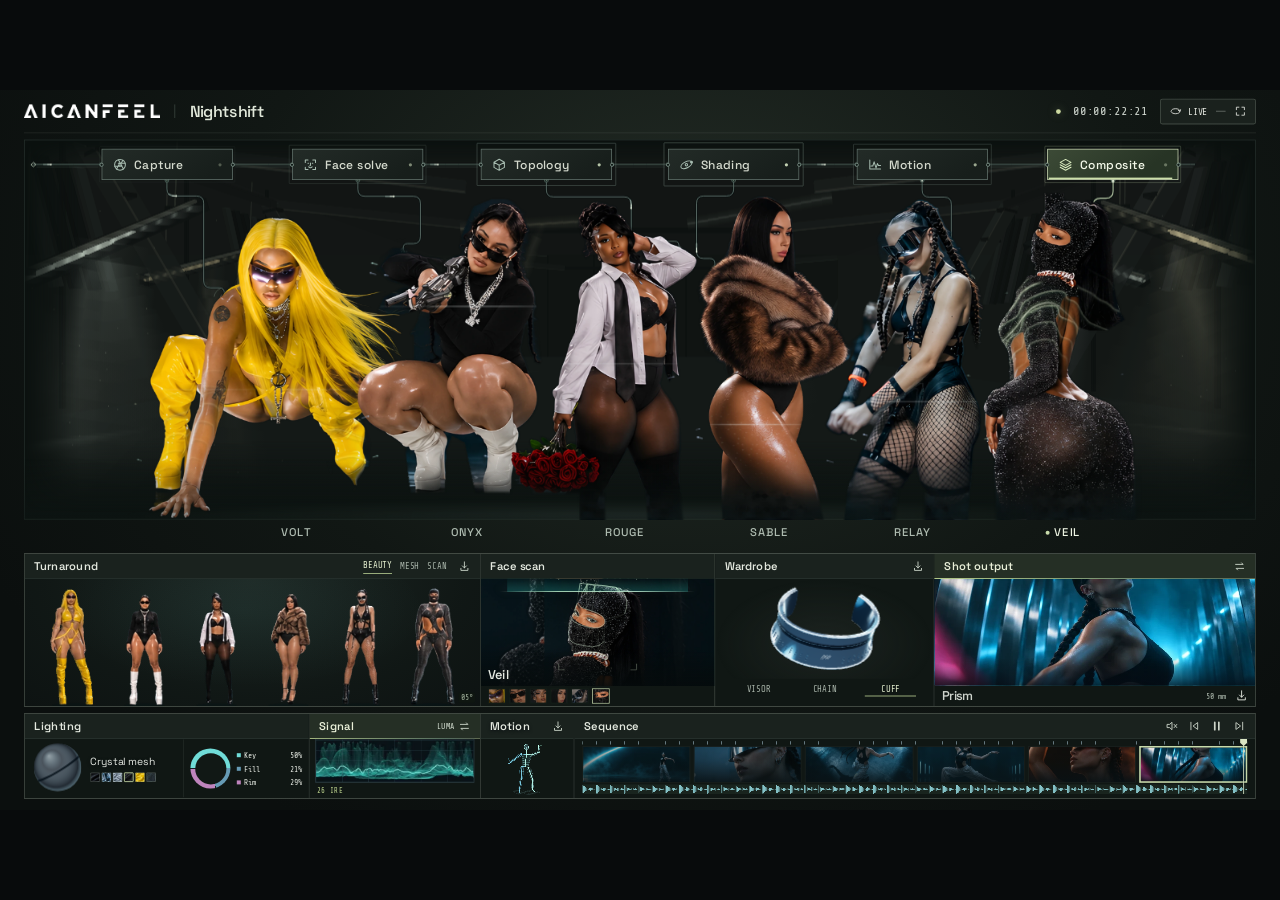
==== commit 754965b3: "Refine the Nightshift cast stage, production cue rail, and 60 fps presentations" ====
--- a/index.html
+++ b/index.html
@@ -16,7 +16,7 @@
     <meta property="og:title" content="AICANFEEL — Nightshift" />
     <meta property="og:description" content="Explore the cast, lighting and shots inside the Nightshift production studio." />
     <meta property="og:url" content="https://global0809.github.io/aicanfeel-nightshift/" />
-    <meta property="og:image" content="https://global0809.github.io/aicanfeel-nightshift/presentation/opening.webp?edition=cast-workflow" />
+    <meta property="og:image" content="https://global0809.github.io/aicanfeel-nightshift/presentation/nightshift-studio-opening.webp" />
     <meta property="og:image:alt" content="Six Nightshift performers connected to a live production workflow." />
     <meta name="twitter:card" content="summary_large_image" />
     <link rel="icon" href="./assets/brand/mark.svg" type="image/svg+xml" />
@@ -26,8 +26,8 @@
         Math.min(innerWidth / 1600, innerHeight / 900),
       );
     </script>
-    <script type="module" crossorigin src="./assets/index-9aLEd_pM.js"></script>
-    <link rel="stylesheet" crossorigin href="./assets/index-zd5ITnAk.css">
+    <script type="module" crossorigin src="./assets/index-Bb4CBCPf.js"></script>
+    <link rel="stylesheet" crossorigin href="./assets/index-DAqdlk66.css">
   </head>
   <body>
     <main id="frame" aria-label="AICANFEEL Stagecraft production studio">
@@ -180,13 +180,13 @@
           </div>
         </section>
         <section class="deck" aria-label="Live production monitors">
-          <section class="instrument hero-panel">
+          <section class="instrument hero-panel" data-workflow-stage="rouge">
             <header class="panel-head">
               <h2>Turnaround</h2>
               <div class="station-actions">
                 <div id="pass-tabs" class="segmented">
                   <button data-pass="beauty" aria-pressed="true">Beauty</button
-                  ><button data-pass="wire" aria-pressed="false">Wire</button
+                  ><button data-pass="wire" aria-pressed="false">Mesh</button
                   ><button data-pass="scan" aria-pressed="false">Scan</button>
                 </div>
                 <a
@@ -213,7 +213,7 @@
               </div>
             </div>
           </section>
-          <section class="instrument scan-panel">
+          <section class="instrument scan-panel" data-workflow-stage="volt onyx">
             <header class="panel-head">
               <h2>Face scan</h2>
             </header>
@@ -230,7 +230,7 @@
               <div id="cast-strip" aria-label="Select scan subject"></div>
             </div>
           </section>
-          <section class="instrument wardrobe-panel">
+          <section class="instrument wardrobe-panel" data-workflow-stage="sable">
             <header class="panel-head">
               <h2>Wardrobe</h2>
               <a
@@ -257,9 +257,9 @@
               ><button data-asset="cuff">Cuff</button>
             </div>
           </section>
-          <section class="instrument output-panel">
-            <header class="panel-head">
-              <h2>Output</h2>
+          <section class="instrument output-panel" data-workflow-stage="veil">
+            <header class="panel-head">
+              <h2>Shot output</h2>
               <button
                 id="program-pass"
                 class="field-button"
@@ -290,7 +290,7 @@
           </section>
         </section>
         <section class="signal-desk" aria-label="Lighting, motion and sequence">
-          <section class="lighting-panel instrument">
+          <section class="lighting-panel instrument" data-workflow-stage="sable">
             <header class="panel-head">
               <h2>Lighting</h2>
             </header>
@@ -316,7 +316,7 @@
               </div>
             </div>
           </section>
-          <section class="scope-panel instrument">
+          <section class="scope-panel instrument" data-workflow-stage="veil">
             <header class="panel-head">
               <h2>Signal</h2>
               <button id="scope-mode" class="field-button">
@@ -328,7 +328,7 @@
               <span id="scope-level"></span>
             </div>
           </section>
-          <section class="motion-station instrument">
+          <section class="motion-station instrument" data-workflow-stage="relay">
             <header class="panel-head">
               <h2>Motion</h2>
               <a
@@ -361,8 +361,17 @@
             <div class="tracks">
               <div class="ruler" id="ruler"></div>
               <div class="clips" id="clips"></div>
-              <div class="wave-track" id="wave-track">
-                <canvas id="audio-wave"></canvas>
+              <div
+                class="wave-track"
+                id="wave-track"
+                tabindex="0"
+                role="slider"
+                aria-label="Sequence position"
+                aria-valuemin="0"
+                aria-valuemax="22.5"
+                aria-valuenow="0"
+              >
+                <canvas id="audio-wave" aria-hidden="true"></canvas>
               </div>
               <div class="playhead" id="playhead"><i></i></div>
             </div>
--- a/assets/index-DAqdlk66.css
+++ b/assets/index-DAqdlk66.css
@@ -0,0 +1 @@
+@font-face{font-family:Space Grotesk Variable;font-style:normal;font-display:swap;font-weight:300 700;src:url(./space-grotesk-vietnamese-wght-normal-D0rl6rjA.woff2)format("woff2-variations");unicode-range:U+102-103,U+110-111,U+128-129,U+168-169,U+1A0-1A1,U+1AF-1B0,U+300-301,U+303-304,U+308-309,U+323,U+329,U+1EA0-1EF9,U+20AB}@font-face{font-family:Space Grotesk Variable;font-style:normal;font-display:swap;font-weight:300 700;src:url(./space-grotesk-latin-ext-wght-normal-D9tNdqV9.woff2)format("woff2-variations");unicode-range:U+100-2BA,U+2BD-2C5,U+2C7-2CC,U+2CE-2D7,U+2DD-2FF,U+304,U+308,U+329,U+1D00-1DBF,U+1E00-1E9F,U+1EF2-1EFF,U+2020,U+20A0-20AB,U+20AD-20C0,U+2113,U+2C60-2C7F,U+A720-A7FF}@font-face{font-family:Space Grotesk Variable;font-style:normal;font-display:swap;font-weight:300 700;src:url(./space-grotesk-latin-wght-normal-BhU9QXUp.woff2)format("woff2-variations");unicode-range:U+??,U+131,U+152-153,U+2BB-2BC,U+2C6,U+2DA,U+2DC,U+304,U+308,U+329,U+2000-206F,U+20AC,U+2122,U+2191,U+2193,U+2212,U+2215,U+FEFF,U+FFFD}@font-face{font-family:IBM Plex Mono;font-style:normal;font-display:swap;font-weight:400;src:url(./ibm-plex-mono-latin-400-normal-DMJ8VG8y.woff2)format("woff2"),url(./ibm-plex-mono-latin-400-normal-CvHOgSBP.woff)format("woff")}@font-face{font-family:IBM Plex Mono;font-style:normal;font-display:swap;font-weight:500;src:url(./ibm-plex-mono-latin-500-normal-DSY6xOcd.woff2)format("woff2"),url(./ibm-plex-mono-latin-500-normal-CB9ihrfo.woff)format("woff")}@font-face{font-family:Barlow Display;src:url(../assets/fonts/BarlowCondensed-ExtraBold.ttf)format("truetype");font-weight:800;font-display:swap}:root{--lightningcss-light: ;--lightningcss-dark:initial;color-scheme:dark;--ink:#e8eef0;--muted:#9daeb6;--dim:#799096;--line:#303b42;--subline:#253036;--cyan:#66edf6;--bright:#32e3f1;--mono:"IBM Plex Mono", monospace;--sans:"Space Grotesk Variable", "Segoe UI", sans-serif}*{box-sizing:border-box}body{font-family:var(--sans);color:var(--ink);place-items:center;display:grid}button{font:inherit;color:inherit;cursor:pointer;-webkit-tap-highlight-color:transparent;background:0 0;border:0;padding:0}button:focus-visible{outline:2px solid var(--cyan);outline-offset:3px;z-index:20}button:hover{color:#fff}button:disabled{cursor:default}button,output{font-variant-numeric:tabular-nums}[data-icon]{flex:none;justify-content:center;align-items:center;display:inline-flex}[data-icon]>svg{width:100%;height:100%;display:block}#frame{width:1600px;height:900px;transform:translate(-50%, -50%) scale(var(--scale,1));transform-origin:50%;background:#0b0e10;position:absolute;top:50%;left:50%;overflow:hidden}#studio{background:linear-gradient(130deg,#14191c 0%,#101518 29%,#0d1114 72%,#101517 100%);grid-template-rows:80px 64px minmax(0,1fr) 167px 35px;row-gap:0;height:100%;padding:0 24px;display:grid}.masthead{border-bottom:1px solid #343e43;justify-content:space-between;align-items:center;display:flex;position:relative}.identity,.mast-tools,.session-title,.session-time,.panel-head,.transport,.viewport-foot,.viewport-foot>span,.light-foot,.accessory-label,.scan-info,.shot-info,.scope-foot,footer,footer>div{align-items:center;display:flex}.brand-mark{border-radius:6px;width:43px;height:43px}.wordmark{width:301px;height:auto;display:block}.product-id{border-left:1px solid #435057;flex-direction:column;gap:3px;margin-left:4px;padding-left:18px;display:flex}.product-id strong{font:700 15px/1 var(--sans);letter-spacing:.14em}.product-id span{font:500 9px/1.2 var(--mono);letter-spacing:.14em;color:#96a4aa}.pipeline{align-items:center;gap:7px;padding:0 15px;display:flex}.pipeline>span{font:500 12px var(--sans);color:#91a2ab;align-items:center;gap:5px;transition:color .18s;display:flex}.pipeline>span>i{background:#182126;border:1px solid #33434a;border-radius:4px;width:22px;height:22px;padding:3px;transition:color .18s,background .18s,border-color .18s}.pipeline>span.hot{color:#ccf7f6}.pipeline>span.hot>i{color:var(--cyan);background:#19353c;border-color:#4d797f}.pipeline>em{background:#3a4e55;width:24px;height:1px;position:relative}.pipeline>em:after{content:"";opacity:0;background:#a5fcff;border-radius:50%;width:3px;height:3px;position:absolute;top:-1px;left:0}.pipeline>em.flow:after{opacity:1;transform:translateX(var(--travel,0))}.panel-head{position:relative}.panel-head:after{content:"";background:linear-gradient(90deg, var(--cyan), #5bdde82a 80%, transparent);opacity:0;pointer-events:none;z-index:2;width:100%;height:1px;transition:opacity .22s;position:absolute;bottom:-1px;left:0}.stage-hot>.panel-head:after{opacity:.85}.stage-hot>.panel-head h2 [data-icon]{color:#9be8e7}.engine-state{color:#b8c7c9;font:500 12px var(--mono);align-items:center;gap:8px;margin-right:12px;display:flex}.led{background:var(--cyan);border-radius:50%;flex:none;width:6px;height:6px;display:inline-block;box-shadow:0 0 7px #65f7df4f}.autopilot,.icon-button{border:1px solid #38484c;border-radius:5px;justify-content:center;align-items:center;height:36px;display:inline-flex}.autopilot{color:#9df3ff;font:600 14px var(--sans);background:#163039;border-color:#345a64;gap:9px;padding:0 12px}.autopilot [data-icon]{width:18px;height:18px}.toggle-pip{background:#63ccd2;border-radius:8px;width:20px;height:11px;margin-left:3px;position:relative}.toggle-pip:after{content:"";background:#071f18;border-radius:100%;width:7px;height:7px;position:absolute;top:2px;right:2px}.autopilot[aria-pressed=false]{color:#cfd5d8;background:#24292d;border-color:#3c4448}.autopilot[aria-pressed=false] .toggle-pip{background:#7c8588}.autopilot[aria-pressed=false] .toggle-pip:after{right:11px}.icon-button{background:linear-gradient(#22292d,#1c2225);width:38px}.icon-button [data-icon]{width:18px;height:18px}.session-bar{justify-content:space-between;align-items:center;display:flex}.project-glyph{color:#91dbda;width:24px;height:24px}.session-title h1{letter-spacing:-1.2px;margin:0;font-size:30px;font-weight:640;line-height:1}.slash{background:#465158;width:1px;height:21px;margin:0 1px;transform:rotate(20deg)}.workspace-label{color:#a3b0b7;font-size:16px;font-weight:450}.session-time{font-family:var(--mono);gap:10px}.format-label{letter-spacing:.03em;color:#b3bec4;font-size:11px}.format-label span{color:#54656d;margin:0 10px}.session-time>i{background:#334047;width:1px;height:16px;margin:0 6px}.timecode-icon{color:#8ba0a6;width:15px;height:15px}#timecode{font:500 17px/1 var(--mono);letter-spacing:.035em;color:#dce6e8}.production-grid{grid-template-columns:292px minmax(0,1fr) 325px;column-gap:12px;min-height:0;padding-bottom:12px;display:grid}.side-column{gap:12px;min-width:0;min-height:0;display:grid}.left-column{grid-template-rows:minmax(0,1fr) 182px}.right-column{grid-template-rows:minmax(0,1fr) 238px}.panel{border:1px solid var(--line);background:#13191c;border-radius:6px;flex-direction:column;min-width:0;min-height:0;display:flex;overflow:hidden;box-shadow:inset 0 1px #ffffff04,0 2px 4px #00000016}.panel-head{border-bottom:1px solid var(--line);background:linear-gradient(#1c2327,#192024);justify-content:space-between;gap:8px;height:43px;min-height:43px;padding:0 14px}.panel-head h2{font:600 17px/1 var(--sans);letter-spacing:-.35px;white-space:nowrap;align-items:center;gap:9px;margin:0;display:flex}.panel-head h2 [data-icon]{color:#b3c5c9;width:18px;height:18px}.micro,.on-air,.view-tag,.obj-index,.obj-coordinate,.eyeline,.scope-switch,.accessory-label>span,.view-status,.viewport-foot>b,.viewport-foot b,.asset-kicker,.scan-hud,.program-id,.scope-axis,.scope-foot,.tempo,.track-names,.ruler,.clip-info,footer,.light-values>div>span:first-child{font-family:var(--mono)}.micro,.on-air,.eyeline,.scope-foot,.scan-hud,.obj-index,.clip-info,.track-names,.ruler,.asset-kicker,.program-id,.view-tag{letter-spacing:.075em;font-size:10px;font-weight:500;line-height:1.25}.live-text,.on-air{color:var(--cyan);align-items:center;gap:6px;display:flex}.muted,.eyeline{color:var(--muted)}.live-text .led,.on-air .led{width:5px;height:5px}.face-stage{isolation:isolate;background:radial-gradient(at 53% 35%,#1f4247,#081315);flex:1;min-height:0;position:relative;overflow:hidden}#scan-picture,.scan-shade,.scan-graticule,.capture-corners,.program-corners,.program-vignette,.view-tag,.volume-image,.volume-light,.viewport-grid,.hero-caption,.axis-gizmo,.orbit-readout,.obj-index,.obj-coordinate,.scan-hud,.program-id{position:absolute}#scan-picture{inset:0;overflow:hidden}#scan-picture svg{width:100%;height:100%;display:block;position:absolute;inset:0}.scan-shade{pointer-events:none;background:linear-gradient(90deg,#0610122b,#0000 22% 76%,#06101255),linear-gradient(#0307093a,#0000 8% 78%,#030809b8);inset:0}.scan-graticule{opacity:.38;pointer-events:none;background:repeating-linear-gradient(0deg,#0000 0 3px,#0c191b50 3px 4px);inset:0}.scan-beam{pointer-events:none;will-change:transform;background:linear-gradient(90deg,#0000,#84fff4 22%,#a8fff7 72%,#0000);height:1px;position:absolute;top:0;left:8%;right:8%;box-shadow:0 -3px 15px #50ffdd}.scan-beam:before{content:"";background:linear-gradient(#0000,#2efaee30);position:absolute;inset:-18px 4% 0}.capture-corners{pointer-events:none;inset:8% 12% 13%}.capture-corners i{opacity:.79;border:solid #9efff0;width:12px;height:12px;position:absolute}.capture-corners i:first-child{border-width:1px 0 0 1px;top:0;left:0}.capture-corners i:nth-child(2){border-width:1px 1px 0 0;top:0;right:0}.capture-corners i:nth-child(3){border-width:0 1px 1px 0;bottom:0;right:0}.capture-corners i:nth-child(4){border-width:0 0 1px 1px;bottom:0;left:0}.scan-hud,.program-id{color:#d4fffa;text-shadow:0 1px 4px #000;justify-content:space-between;font-size:9px;display:flex;bottom:10px;left:12px;right:12px}.scan-info,.shot-info{justify-content:space-between;gap:6px;padding:10px 14px 7px}.scan-info>div,.shot-info>div{flex-direction:column;gap:3px;display:flex}.scan-info strong,.shot-info strong,.accessory-label strong{letter-spacing:-.6px;font-size:18px;font-weight:600;line-height:1.1}.solved-count,.lens-readout{font:400 11px var(--mono);color:#afbec2}.solved-count b{color:var(--cyan);font-weight:500}.cast-strip{gap:5px;min-height:42px;padding:3px 13px 12px;display:flex}.cast-strip button{opacity:.65;background:#273338;border:1px solid #465054;border-radius:2px;flex:1;min-width:0;height:32px;position:relative;overflow:hidden}.cast-strip img{object-fit:cover;object-position:50% 32%;width:100%;height:100%}.cast-strip button[aria-pressed=true]{border:2px solid var(--cyan);opacity:1}.cast-strip button:hover{opacity:1}.light-body{flex:1;justify-content:space-between;align-items:center;gap:14px;padding:11px 15px 8px;display:flex}.light-wheel{background:conic-gradient(from -90deg, #74eee5 0 58%, #3d99bc 58% 84%, #8387b8 84% 100%);border-radius:50%;flex:none;place-items:center;width:85px;height:85px;display:grid;position:relative}.light-wheel:before{content:"";background:#141b1d;border:3px solid #1c272a;border-radius:50%;position:absolute;inset:9px}.light-wheel>div{place-items:center;display:grid;position:relative}.light-wheel .eyeline{letter-spacing:.13em;font-size:8px}.light-wheel strong{font-size:24px;font-weight:550;line-height:1.1}.light-values{flex:1;gap:9px;min-width:129px;display:grid}.light-values>div{grid-template-columns:8px 1fr auto;align-items:center;column-gap:8px;font-size:13px;line-height:1;display:grid}.light-values i{border-radius:1px;width:7px;height:7px}.light-values b{font:500 12px var(--mono);color:#c4ced2}.light-foot{border-top:1px solid var(--subline);justify-content:space-between;margin:0 14px;padding:8px 0 10px}.light-foot b{font:500 12px var(--sans)}.hero-head{padding:0 12px 0 16px}.viewport-controls{align-items:center;gap:8px;display:flex}.segmented,.wardrobe-tabs{align-items:center;display:flex}.segmented{background:#101619;border:1px solid #2e383c;border-radius:4px;gap:1px;padding:2px}.segmented button{font:500 11px/1.25 var(--mono);color:#91a3ab;border-radius:2px;padding:4px 12px}.segmented button[aria-pressed=true]{color:#c5fbf2;background:#29413f;box-shadow:inset 0 0 0 1px #47615e}.volume{isolation:isolate;background:#0d242d;flex:1;min-height:0;position:relative;overflow:hidden}.volume-image,.volume-light,.viewport-grid{pointer-events:none;inset:0}.volume-image{filter:saturate(.73);background:linear-gradient(#06111520,#0000 24% 70%,#050c105c),url(../assets/stage/volume.webp) 50%/100% 100%}.volume-light{opacity:.3;mix-blend-mode:screen;background:radial-gradient(at 50% 25%,#8cd6dc70,#0000 61%)}.viewport-grid{opacity:.14;background-image:radial-gradient(#b9eced9c .7px,#0000 .9px);background-size:22px 22px;-webkit-mask-image:linear-gradient(#000 0%,#0000 38%,#000 76%,#0000);mask-image:linear-gradient(#000 0%,#0000 38%,#000 76%,#0000)}#stage-calibration,#stage-back,#stage-front{pointer-events:none;width:100%;height:100%;position:absolute;inset:0}.turntable-mount{isolation:isolate;width:54%;height:72.5%;position:absolute;top:7%;left:23%}.turntable-mount>img,.turntable-mount>canvas{object-fit:contain;object-position:50% 100%;width:100%;height:100%;display:block}.turntable-mount .lead-poster{filter:drop-shadow(0 0 6px #83dfef20)}.volume-image{background-position:top;background-repeat:no-repeat;background-size:100% 110%}.turntable-mount{cursor:grab;touch-action:none;width:48%;height:86%;top:3.15%;left:26%}.turntable-mount>div{-webkit-box-reflect:below -14px linear-gradient(to bottom, transparent 77%, #0004 100%)}.turntable-mount:focus-visible{outline-offset:-4px;outline:1px dashed #9ce1dca0}.turntable-mount:active{cursor:grabbing}.view-tag{color:#c9e2e7;text-shadow:0 1px 3px #000;pointer-events:none;align-items:center;gap:8px;display:flex;top:16px;left:16px}.view-tag i{background:#627880;width:1px;height:8px}.crosshair{color:var(--cyan);font-size:16px;font-weight:400;line-height:10px}.axis-gizmo{opacity:.85;width:50px;height:44px;top:12px;right:16px}.axis-gizmo svg{fill:none;stroke:#9dc6cf;stroke-width:1.2px;width:100%;height:100%;overflow:visible}.axis-gizmo text{fill:#b7d9df;stroke:none;font:8px var(--mono)}.axis-gizmo circle{fill:#6ef4e9}.hero-caption{text-shadow:0 2px 10px #050a0c;pointer-events:none;bottom:19px;left:21px}.asset-kicker{color:#bee4e5;align-items:center;gap:8px;font-size:10px;display:flex}.asset-kicker i{background:var(--cyan);width:17px;height:2px}.asset-kicker span{color:#67878f}.hero-caption h3{font:800 68px/.94 "Barlow Display", var(--sans);letter-spacing:-1.6px;text-transform:uppercase;margin:5px 0 3px;font-stretch:75%}.asset-description{font:500 13px var(--sans);color:#c0d0d6}.asset-description span{color:#72b2b2;margin:0 4px}.orbit-readout{color:#cbf0ed;font:500 12px var(--mono);background:#08171bd1;border:1px solid #6684897d;border-radius:3px;align-items:center;gap:7px;padding:5px 7px;display:flex;bottom:18px;right:18px}.orbit-readout [data-icon]{width:15px;height:15px}.surface-station,.motion-station{isolation:isolate;text-shadow:0 1px 4px #090d11;border-left:1px solid #b9e6eb3d;width:132px;padding-left:10px;position:absolute}.surface-station{top:60px;left:21px}.motion-station{width:130px;top:90px;right:22px}.instrument-title{font:500 10px/1.2 var(--mono);letter-spacing:.08em;color:#d3e9e9;text-transform:uppercase;align-items:center;gap:6px;display:flex}.instrument-title i{background:#92e3da;width:4px;height:4px}.surface-probe{width:112px;height:98px;margin:5px 0 0 -3px}.surface-title{font:600 14px/1.25 var(--sans);color:#e0eeee}.surface-properties,.motion-meta{font:500 9px/1.2 var(--mono);letter-spacing:.05em;color:#a5bec6}.surface-properties{margin-top:3px}.material-swatches{gap:4px;margin-top:8px;display:flex}.material-swatches button{background-position:50%;background-size:cover;border:1px solid #82949685;border-radius:2px;width:16px;height:16px}.material-swatches button[aria-pressed=true]{outline-offset:1px;outline:1px solid #adfff0}#motion-canvas{width:100%;height:145px;display:block}.motion-meta{border-top:1px solid #a6d8da3a;justify-content:space-between;max-width:116px;padding-top:4px;display:flex}.download-link{color:#a3bfc4;font:500 9px var(--mono);letter-spacing:.04em;border:1px solid #35484b;border-radius:3px;align-items:center;gap:4px;padding:3px 5px;text-decoration:none;display:flex}.download-link:hover{color:var(--cyan);border-color:#66817f}.download-link [data-icon]{width:12px;height:12px}.download-link:focus-visible{outline:2px solid var(--cyan);outline-offset:2px}.viewport-foot{color:#afbcc1;background:#151c20;border-top:1px solid #2c3d42;justify-content:space-between;height:32px;min-height:32px;padding:0 15px}.viewport-foot>span{gap:7px}.viewport-foot strong{font:500 12px var(--sans);color:#d0dadd}.viewport-foot b,.view-status{letter-spacing:.07em;font-size:9px;font-weight:500}.view-status [data-icon]{width:15px;height:15px}.pulse-mark{clip-path:polygon(0 30%,17% 30%,17% 0,53% 0,53% 25%,100% 25%,100% 100%,0 100%);background:linear-gradient(90deg,#4bb6a9 0 16%,#0000 16% 31%,#67e0d0 31% 51%,#0000 51% 66%,#4bb6a9 66% 80%);width:11px;height:9px}.on-air{letter-spacing:.06em;background:#182e2a;border:1px solid #365851;border-radius:3px;padding:4px 6px;font-size:9px}.on-air [data-icon]{opacity:.8;width:11px;height:11px}.scan-poster{object-fit:cover;object-position:center 36%;width:100%;height:100%;display:block}.surface-poster,.accessory-poster{object-fit:contain;width:100%;height:100%;display:block}.surface-probe{position:relative}.surface-poster,.accessory-poster{position:absolute;inset:0}.program{isolation:isolate;background:#0b181d url(../assets/library/look-arc.webp) 50%/cover;flex:1;min-height:0;position:relative;overflow:hidden}#program-canvas{width:100%;height:100%;display:block}.program-source{object-fit:cover;pointer-events:none;width:100%;height:100%;position:absolute;inset:0}#program-canvas{position:relative}#program-canvas[hidden]{visibility:hidden}.program-vignette{pointer-events:none;background:linear-gradient(#0000 75%,#050a12bb);inset:0}.program-corners{pointer-events:none;opacity:.65;background-color:#0000;background-image:linear-gradient(#d4e4e0a0,#d4e4e0a0),linear-gradient(#d4e4e0a0,#d4e4e0a0),linear-gradient(#d4e4e0a0,#d4e4e0a0),linear-gradient(#d4e4e0a0,#d4e4e0a0),linear-gradient(#d4e4e0a0,#d4e4e0a0),linear-gradient(#d4e4e0a0,#d4e4e0a0),linear-gradient(#d4e4e0a0,#d4e4e0a0),linear-gradient(#d4e4e0a0,#d4e4e0a0);background-position:0 0,0 0,100% 0,100% 0,0 100%,0 100%,100% 100%,100% 100%;background-repeat:no-repeat;background-size:8px 1px,1px 8px,8px 1px,1px 8px,8px 1px,1px 8px,8px 1px,1px 8px;background-attachment:scroll,scroll,scroll,scroll,scroll,scroll,scroll,scroll;background-origin:padding-box,padding-box,padding-box,padding-box,padding-box,padding-box,padding-box,padding-box;background-clip:border-box,border-box,border-box,border-box,border-box,border-box,border-box,border-box;inset:8%}.program-id{color:#e7f5f9}.shot-info{height:62px;min-height:62px;padding:10px 14px}.lens-readout{border-left:1px solid #344048;padding-left:12px}.shot-info>.shot-tools{flex-direction:row;align-items:center;gap:9px}.shot-tools .micro-button{border:1px solid #34444a;border-radius:3px;width:23px;height:23px}.shot-tools .micro-button [data-icon]{width:13px;height:13px}.accessory-space{background:radial-gradient(at 50% 55%,#263c47,#101a20 68%);flex:1;min-height:0;position:relative;overflow:hidden}.accessory-space:before{content:"";pointer-events:none;background:radial-gradient(#7ea0ac4a .6px,#0000 .9px) 0 0/14px 14px;position:absolute;inset:0}#optics{position:absolute;inset:0}.obj-index,.obj-coordinate{pointer-events:none;color:#9bb7c2;font-size:9px}.obj-index{top:9px;left:12px}.obj-coordinate{opacity:.7;line-height:18px;bottom:9px;right:11px}.accessory-label{justify-content:space-between;gap:4px;padding:8px 13px 6px}.accessory-label strong{font-size:16px}.accessory-label>span{letter-spacing:.03em;color:#a1b3ba;font-size:9px}.wardrobe-tabs{gap:4px;margin:0 13px 10px}.wardrobe-tabs button{color:#9fb1b7;font:500 11px var(--mono);background:#192126;border:1px solid #303c42;border-radius:3px;flex:1;padding:3px 3px 4px}.wardrobe-tabs button[aria-pressed=true]{color:#b7faf1;background:#203b38;border-color:#467069}.bottom-grid{grid-template-columns:292px minmax(0,1fr);gap:12px;min-height:0;display:grid}.bottom-grid .panel-head{height:39px;min-height:39px}.scope-switch{color:#bdd7d9;letter-spacing:.06em;align-items:center;gap:5px;font-size:9px;display:flex}.scope-switch [data-icon]{color:#80a4a8;width:12px;height:12px}.scope-space{background:#0e1518 url(../assets/sequence/r60/scopes/initial.webp) 50%/100% 100%;border:1px solid #28373d;flex:1;min-height:0;margin:9px 12px 0;position:relative}.scope-axis{color:#9ab7bc;pointer-events:none;text-shadow:0 1px 2px #000;flex-direction:column;justify-content:space-between;font-size:8px;display:flex;position:absolute;top:2px;bottom:1px;right:4px}.scope-foot{color:#9bb0b6;justify-content:space-between;padding:4px 13px 8px;font-size:9px}#scope-level{color:var(--cyan)}.transport{gap:9px}.tempo{color:#b2c5c9;letter-spacing:.045em;border-right:1px solid #3b484d;align-items:center;gap:7px;padding-right:12px;font-size:10px;display:flex}.tempo i{background:#63bbaf;width:4px;height:8px;display:block;box-shadow:4px 2px 0 -1px #3b8c85}.micro-button,.transport-play{color:#a5b8be;border-radius:3px;place-items:center;width:22px;height:23px;display:grid}.micro-button [data-icon],.transport-play [data-icon]{width:15px;height:15px}.micro-button:hover{background:#2c393e}.transport-play{color:var(--cyan);background:#253d3b;border:1px solid #41625c;width:25px}#audio-toggle[aria-pressed=true]{color:var(--cyan)}.edit-board{flex:1;grid-template-columns:38px minmax(0,1fr);gap:6px;min-height:0;padding:6px 14px 10px 10px;display:grid}.track-names,.tracks{grid-template-rows:17px minmax(0,1fr) 24px;row-gap:4px;min-height:0;display:grid}.track-names{color:#8aa3aa;place-items:center;font-size:9px}.track-names>span{align-items:center;gap:5px;display:flex}.track-names i{background:#78d8cc;border-radius:1px;width:5px;height:5px;display:block}.track-names>span:last-child i{background:#5698be}.tracks{position:relative}.ruler{color:#879da6;letter-spacing:0;-webkit-user-select:none;user-select:none;cursor:crosshair;justify-content:space-between;align-items:flex-start;padding:0 2px;font-size:9px;display:flex;position:relative}.ruler:after{content:"";background:repeating-linear-gradient(90deg,#65787f 0 1px,#0000 1px 2.08333%);height:4px;position:absolute;bottom:0;left:0;right:0}.clips{grid-template-columns:repeat(6,minmax(0,1fr));gap:4px;display:grid}.clip{color:#fff;isolation:isolate;background:#17252b;border:1px solid #364950;border-radius:3px;min-width:0;min-height:0;position:relative;overflow:hidden}.clip img{object-fit:cover;object-position:center;filter:saturate(.82)brightness(.85);width:100%;height:100%;position:absolute;inset:0}.clip:after{content:"";background:linear-gradient(#0000 12%,#01080d22 38%,#071015dd 100%);position:absolute;inset:0}.clip[aria-current=true]{border:2px solid var(--cyan)}.clip[aria-current=true] img{filter:none}.clip-info{z-index:1;color:#eefaff;text-align:left;white-space:nowrap;text-overflow:ellipsis;letter-spacing:0;font:550 12px/1.1 var(--sans);position:absolute;bottom:5px;left:7px;right:4px;overflow:hidden}.clip-info b{font:500 9px var(--mono);color:#a9c6c7;margin-right:6px}.wave-track{cursor:crosshair;background:#15292e;border:1px solid #2b474d;border-radius:3px;min-width:0;position:relative;overflow:hidden}.wave-track canvas{width:100%;height:100%;display:block}.playhead{pointer-events:none;background:#a8fff2;width:1px;position:absolute;top:1px;bottom:0;left:0;box-shadow:0 0 3px #031d19}.playhead i{clip-path:polygon(0 0,100% 0,100% 55%,50% 100%,0 55%);background:#92f7e9;width:9px;height:9px;display:block;position:absolute;top:-1px;left:-4px}footer{letter-spacing:.08em;color:#8fa0a8;justify-content:space-between;font-size:9px;position:relative}footer>div{gap:8px}footer .led{width:5px;height:5px;box-shadow:none}.foot-divider{background:#354249;width:1px;height:9px;margin:0 3px}.footer-mid{position:absolute;left:50%;transform:translate(-50%)}.signal-bars{align-items:flex-end;gap:2px;height:9px;display:flex}.signal-bars i{background:#6eb2ad;width:2px;display:block}.signal-bars i:first-child{height:3px}.signal-bars i:nth-child(2){height:5px}.signal-bars i:nth-child(3){height:8px}.signal-bars i:nth-child(4){height:6px}.paused .led{opacity:.65}.paused .scan-beam{opacity:.6}@media (prefers-reduced-motion:reduce){*,:before,:after{scroll-behavior:auto!important;transition-duration:.001ms!important;animation-duration:.001ms!important}}@font-face{font-family:Share Tech Mono;font-style:normal;font-display:swap;font-weight:400;src:url(./share-tech-mono-latin-400-normal-CCqdbj5z.woff2)format("woff2"),url(./share-tech-mono-latin-400-normal-15MgdvEM.woff)format("woff")}@font-face{font-family:Stage Architect;src:local(NB Architekt Std Regular),local(NB Architekt Regular),local(NBArchitektStd-Regular);font-weight:100 900;font-display:swap}:root{--mono:"Stage Architect", "Share Tech Mono", "IBM Plex Mono", monospace;--sans:var(--mono);--ink:#e5e9e2;--muted:#a9b5ae;--dim:#82948c;--line:#89999042;--subline:#67796c33;--cyan:#c2d992;--bright:#e2efc7}html,body{background:#080b0c;width:100%;height:100%;margin:0;overflow:hidden}#frame{color:var(--ink);font-family:var(--mono);background:#090f10}#studio{isolation:isolate;background:0 0;grid-template-rows:70px minmax(0,1fr) 218px 123px 29px;gap:6px;height:100%;padding:5px 33px 4px;display:grid;position:relative}#atmosphere{z-index:-2;pointer-events:none;background:radial-gradient(at 7% -20%,#2b4341 0%,#162524 24%,#0b1314 49%,#070c0d 80%);position:absolute;inset:0;overflow:hidden}.masthead,.session-bar,footer{background:0 0;border:0;padding:0}.masthead{z-index:3}.wordmark{filter:grayscale()brightness(1.09);width:310px}.mast-rule{background:#dde7e562;width:1px;height:30px}.product-id{border:0;gap:3px;margin:0;padding:0}.product-id strong{font:400 18px/.95 var(--mono);letter-spacing:.025em;text-transform:uppercase}.product-id>span{font:400 10px/1.1 var(--mono);letter-spacing:.12em;color:#a9b9b3;text-transform:uppercase}.live-dot{background:#ccd9a1;border-radius:50%;width:6px;height:6px;display:inline-block;box-shadow:0 0 12px #bfcf9466}#timecode{font:400 17px var(--mono);color:#d0d7cf;min-width:104px}.command-pill{background:#070b0cca;border:1px solid #758a8570;border-radius:40px;align-items:center;gap:14px;height:39px;padding:0 14px;display:flex;box-shadow:0 0 16px #abc2ce30,0 0 33px #5a73812b}.command-pill button,#autopilot{color:#e3e6df;width:auto;height:30px;font:400 13px var(--mono);text-transform:uppercase;background:0 0;border:0;border-radius:0;justify-content:center;align-items:center;gap:8px;padding:0;display:flex}.command-pill i[data-icon]{width:15px;height:15px}.pill-rule{background:#b9bfb882;width:29px;height:1px}.cast-stage{grid-template-rows:44px minmax(0,1fr) 44px;min-height:0;display:grid;position:relative}.session-bar{align-items:center}.session-title{gap:13px}.session-title h1{font:400 35px/1 var(--mono);letter-spacing:-1.5px;text-transform:uppercase}.slash-symbol{font:400 30px var(--mono);color:#abb4a8}.scene-subtitle{font:400 13px var(--mono);letter-spacing:.08em;color:#c3cbc3;text-transform:uppercase;margin-top:9px}.stat-code{font:400 11px var(--mono);color:#b2bdb5;letter-spacing:.025em;align-items:center;gap:9px;display:flex}.stat-code i{background:#95a5986b;width:13px;height:1px}.photo-stage{isolation:isolate;margin:0 0 -2px;position:relative;overflow:hidden}.photo-stage:before{display:none}.cast-floor{filter:blur(3px);background:radial-gradient(#94ada83c 0%,#a3bb9d13 39%,#0000 67%);border-radius:50%;height:43px;position:absolute;inset:auto 5% -17px}#cast-wall,.cast-labels{grid-template-columns:repeat(6,minmax(0,1fr));gap:3px;display:grid}#cast-wall{align-items:end;position:absolute;inset:0 1%}.cast-figure{cursor:pointer;isolation:isolate;background:0 0;border:0;align-self:end;min-width:0;height:100%;transition:opacity .3s;position:relative;overflow:visible}.cast-figure:before{content:"";z-index:-1;background:radial-gradient(#000a 10%,#0000 70%);height:16px;position:absolute;bottom:0;left:10%;right:10%}.cast-labels{align-items:center;margin:0 0 3px;padding:0 1%}.cast-label{text-align:left;color:#d9ded5;grid-template-columns:auto auto;place-content:center;align-items:center;column-gap:8px;display:grid;position:relative}.cast-index{font:400 12px var(--mono);color:#86968e;grid-row:1/3;align-self:start;margin-top:2px}.cast-name{font:400 17px/.95 var(--mono);text-transform:uppercase;letter-spacing:.04em}.cast-look{font:400 10px/1 var(--mono);color:#9da9a0;text-transform:uppercase;letter-spacing:.04em;margin-top:4px}.cast-label[aria-pressed=true] .cast-index:before{content:"";background:#cfdb9f;width:5px;height:5px;margin:0 5px 1px -10px;display:inline-block}.deck,.signal-desk{gap:16px;min-height:0;display:grid}.instrument{min-width:0;min-height:0;box-shadow:none;background:linear-gradient(#1018168c,#0a100fcc);border:0;border-top:1px solid #b4c3b653;border-radius:0;flex-direction:column;display:flex;position:relative;overflow:hidden}.instrument:after{content:"";pointer-events:none;border-bottom:1px solid #96a7997d;border-right:1px solid #96a7997d;width:7px;height:7px;position:absolute;bottom:0;right:0}.instrument.stage-hot{border-top-color:#c5d0a494}.panel-head{background:0 0;border:0;justify-content:space-between;align-items:center;gap:8px;height:35px;min-height:35px;padding:0 10px;display:flex}.panel-head h2{color:#dee4d9;font:400 14px/1 var(--mono);text-transform:uppercase;letter-spacing:.06em;white-space:nowrap;align-items:center;gap:0;margin:0;display:flex}.panel-head h2:before{content:"/";color:#99aa9b;margin-right:7px}.panel-head>span,.technical-foot,.field-button,.download-link,.station-actions{font:400 10px var(--mono);letter-spacing:.05em;text-transform:uppercase;color:#a8b6ac}.station-actions,.field-button,.download-link{align-items:center;gap:5px;display:flex}.station-actions{gap:15px}.download-link,.field-button{background:0 0;border:0;padding:3px 0}.segmented,.wardrobe-tabs{background:0 0;border:0;gap:10px;padding:0;display:flex}.segmented button,.wardrobe-tabs button{box-shadow:none;font:400 11px var(--mono);color:#8c9a91;text-transform:uppercase;background:0 0;border:0;border-radius:0;padding:3px 0}.segmented button[aria-pressed=true],.wardrobe-tabs button[aria-pressed=true]{color:#d8e7bd;box-shadow:none;background:0 0;border:0;border-bottom:1px solid #b8cf93}.volume{isolation:isolate;background:radial-gradient(at 50% 0,#25312d99,#11181766 65%,#0c1111af);flex:1;min-height:0}#volume-light{opacity:.12;pointer-events:none;position:absolute;inset:0}#turntable{cursor:grab;position:absolute;inset:0 3px}#turntable>canvas,#turntable>img{object-fit:contain;width:100%;height:100%;display:block}.orbit-readout{font:400 10px var(--mono);color:#a5b49f;background:#101812c4;border:0;padding:1px 3px;bottom:4px;right:6px}.technical-foot{color:#a3b2a5;justify-content:space-between;align-items:center;gap:8px;min-width:0;height:23px;padding:2px 9px;display:flex}.technical-foot b{color:#c7d2bb;font-weight:400}.face-inset{flex:1;min-height:0;position:relative}.face-stage{background:#101b18;height:auto;min-height:0;position:absolute;inset:0;overflow:hidden}#scan-picture{inset:0}#scan-picture svg{width:100%;height:100%;display:block}.face-stage:after{content:"";pointer-events:none;background:linear-gradient(#0000 66%,#050b0ce3);position:absolute;inset:0}#scan-phase{font:400 9px var(--mono);color:#d5e2d5;text-shadow:0 1px 3px #000;position:absolute;top:6px;right:8px}.scan-meta{justify-content:space-between;align-items:end;display:flex;position:absolute;bottom:6px;left:9px;right:8px}.scan-meta strong{font:400 18px var(--mono);text-transform:uppercase}.scan-meta span{font:400 11px var(--mono);color:#b4c4b8}.scan-beam{background:linear-gradient(90deg,#0000,#d0dfbb 30%,#d9e4c9 70%,#0000);box-shadow:0 -3px 12px #a9c1855c}.scan-panel #cast-strip{align-items:center;gap:5px;display:flex}#cast-strip button{opacity:.7;background:#152019;border:1px solid #0000;width:23px;height:20px;overflow:hidden}#cast-strip img{object-fit:cover;width:100%;height:100%}#cast-strip button[aria-pressed=true]{opacity:1;border-color:#bdcda3}.accessory-space{background:radial-gradient(at 50% 65%,#2d34306b,#0000 70%);flex:1;min-height:0}.accessory-space:before{display:none}.obj-index{color:#9aa69b;top:4px;left:10px}.accessory-label{justify-content:space-between;align-items:center;gap:3px;height:25px;padding:1px 9px;display:flex}.accessory-label strong,.shot-info strong{font:400 16px var(--mono);color:#e0e5de}.accessory-label span{font:400 9px var(--mono);letter-spacing:.04em;color:#98a69b}.wardrobe-tabs{justify-content:flex-start;align-items:center;gap:18px;height:24px;padding:0 9px}.wardrobe-tabs button{height:19px}.program{flex:1;width:100%;min-height:0}.program-id{font:400 9px var(--mono);color:#dfe8dc;justify-content:space-between;display:flex;bottom:5px;left:9px;right:9px}.shot-info{justify-content:flex-start;align-items:center;gap:12px;height:29px;min-height:29px;padding:0 9px;display:flex}.shot-info strong{flex:1}.shot-info #lens-readout{font:400 10px var(--mono);color:#afbbaf}.shot-info button{width:16px;height:16px}.signal-desk .panel-head{height:29px;min-height:29px}.signal-desk .panel-head h2{font-size:13px}.look-body{flex:1;grid-template-columns:1.28fr 1fr;align-items:center;min-height:0;display:grid}.surface-station,.motion-station{width:auto;color:var(--ink);background:0 0;border:0;position:relative;top:auto;left:auto;right:auto}.surface-station{border-right:1px solid #6f7c712f;align-items:center;gap:3px;height:85px;min-height:0;padding-left:3px;display:flex}#surface-probe{flex:none;width:85px;height:81px;position:relative}.surface-field{flex-direction:column;gap:5px;min-width:0;display:flex}.surface-field b{font:400 13px var(--mono);white-space:nowrap}.surface-field>span{font:400 9px var(--mono);color:#9eafa3}#material-swatches{flex-wrap:wrap;gap:2px;display:flex}#material-swatches button{background-size:cover;border:1px solid #84918566;border-radius:1px;width:12px;height:12px}#material-swatches button[aria-pressed=true]{border-color:#cee1ad}.light-body{flex:1;align-items:center;gap:8px;padding:0 8px;display:flex}.light-wheel{background:#27382d;border:0;border-radius:50%;flex:none;place-items:center;width:50px;height:50px;display:grid}.light-wheel>div{width:39px;height:39px;font:400 15px var(--mono);background:#111815;border-radius:50%;place-items:center;display:grid}#light-values{flex-direction:column;flex:1;gap:6px;display:flex}#light-values>div{font:400 10px var(--mono);align-items:center;gap:4px;display:flex}#light-values i{width:5px;height:5px}#light-values b{margin-left:auto;font-weight:400}.signal-desk .scope-space{flex:1;min-height:0;margin:0 7px;position:relative}.scope-space canvas{width:100%;height:100%;display:block}.signal-desk .technical-foot{height:19px;font-size:9px}.motion-station.instrument{background:linear-gradient(#1018168c,#0a100fcc);border-top:1px solid #b4c3b653;flex-direction:column;padding:0;display:flex}.motion-station canvas{object-fit:contain;flex:1;width:100%;height:68px;min-height:0}.motion-station .technical-foot{font-size:8px}.timeline-panel .transport{align-items:center;gap:12px;display:flex}.transport>span{color:#a8b5a8;font:400 10px var(--mono)}.transport button{color:#cdd4c9;width:16px;height:16px}.transport button [data-icon]{width:100%;height:100%}.tracks{flex:1;grid-template-rows:13px minmax(0,1fr) 19px;gap:2px;min-height:0;margin:0 8px 5px;display:grid;position:relative}.ruler{color:#95a399;font:400 9px var(--mono);justify-content:space-between;align-items:center;display:flex}.clips{grid-template-columns:repeat(6,1fr);gap:3px;min-height:0;display:grid}.clip{background:#19201e;border:1px solid #0000;border-radius:0;overflow:hidden}.clip[aria-current=true]{box-shadow:none;border-color:#cdd9bf}.clip-info{color:#f4f5ec;font:400 11px var(--mono);letter-spacing:0}.clip-info b{font-size:9px}.wave-track{background:#16241e;border:0;border-radius:0;height:auto;min-height:0}.wave-track #audio-wave{width:100%;height:100%}.playhead{background:#e1eacb}.playhead i{background:#d9e4c3}footer{color:#9aa99d;font:400 10px var(--mono);text-transform:uppercase;letter-spacing:.05em;justify-content:space-between;align-items:center;display:flex}footer .pipeline{gap:9px;padding:0}footer .pipeline>span{font:400 11px var(--mono);color:#88968c}footer .pipeline .hot{color:#d5e2c5}footer .pipeline em{background:#435048;width:22px;height:1px}footer .pipeline em:after{background:#d3e0b5}a:focus-visible,button:focus-visible{outline-color:#c7d9a4}.hidden-control{display:none}@media (prefers-reduced-motion:reduce){*{scroll-behavior:auto}.cast-figure,.panel-head{transition:none}}.ensemble-poster{position:absolute;inset:0}#studio{grid-template-rows:68px minmax(0,1fr) 205px 112px 25px;gap:5px}#cast-wall{grid-template-rows:minmax(0,1fr)}.cast-figure{min-height:0}.deck .panel-head h2{font-size:15px}.photo-stage{margin:0;overflow:hidden}#cast-wall{aspect-ratio:3840/1251;transform-origin:50% 96%;will-change:transform;width:auto;max-width:100%;height:calc(100% - 7px);display:block;position:absolute;inset:6px auto 1px 50%;transform:translate(-50%)}.cast-master{object-fit:contain;z-index:1;pointer-events:none;width:100%;height:100%;display:block;position:absolute;inset:0}#cast-wall .cast-figure{z-index:2;border:0;height:100%;position:absolute}#cast-wall .cast-figure:before{display:none}.cast-labels{width:75%;height:100%;margin:0 auto;padding:0;display:block;position:relative}.cast-label{white-space:nowrap;grid-template-columns:auto max-content 39px;position:absolute;top:48%;transform:translate(-50%,-50%)}.cast-label:first-child{left:15.571%}.cast-label:nth-child(2){left:32.714%}.cast-label:nth-child(3){left:48.429%}.cast-label:nth-child(4){left:62.929%}.cast-label:nth-child(5){left:77.286%}.cast-label:nth-child(6){left:92.786%}.cast-label .cast-channel{color:#c7d5ad;font:400 9px/1 var(--mono);letter-spacing:.055em;text-transform:uppercase;grid-area:1/3;align-self:center;position:relative}.cast-channel:before{content:"/";color:#7f9587;margin-right:3px}.cast-channel:empty:before{content:none}.cast-name{grid-column:2}.cast-look{grid-column:2/4}#cast-backdrop{pointer-events:none;opacity:.91;position:absolute;inset:0;overflow:hidden;-webkit-mask-image:linear-gradient(#0000,#000 6% 79%,#0006 90%,#0000 98%),linear-gradient(90deg,#0000,#000 4.5% 95.5%,#0000);mask-image:linear-gradient(#0000,#000 6% 79%,#0006 90%,#0000 98%),linear-gradient(90deg,#0000,#000 4.5% 95.5%,#0000);-webkit-mask-composite:source-in;mask-composite:intersect}.photo-stage:after{content:"";z-index:5;pointer-events:none;background:linear-gradient(#0000,#0b15155e);height:12%;position:absolute;inset:auto 0 0}.scan-particles{z-index:4;pointer-events:none;width:112%;height:112%;position:absolute;inset:-6%}.cast-film-window{z-index:6;pointer-events:none;contain:strict;position:absolute;inset:0;overflow:hidden}.cast-film-window[hidden]{opacity:0;display:block}.cast-film-window video{object-fit:fill;pointer-events:none;width:100%;max-width:none;height:100%;max-height:none;display:block;position:absolute;inset:0}.photo-stage[data-hero-playback=film] #cast-backdrop,.photo-stage[data-hero-playback=film] .cast-master,.photo-stage[data-hero-playback=film] .cast-pass-canvas,.photo-stage[data-hero-playback=film] .scan-particles{visibility:hidden}.session-name a{color:inherit;font:inherit;text-decoration:none}.session-name a[href]:is(:hover,:focus-visible){text-underline-offset:4px;text-decoration:underline}#timecode{min-width:88px;font-size:15px}.pill-rule{width:12px}.panel-head h2:before{content:none}.ruler{background:repeating-linear-gradient(90deg,#8d9f8e69 0 1px,#0000 1px 2.08333%) 0 100%/100% 3px no-repeat}#engine-status{font:400 12px/1 var(--mono);color:var(--dim);position:absolute;top:29px;right:292px}:root{--studio-sans:"Space Grotesk Variable", "Segoe UI", sans-serif;--studio-rule:#78847856;--studio-lime:#c8dbab}#frame{background:#0a0d0c}#studio{background:radial-gradient(at 54% 26%,#242d26 0%,#111714 48%,#0b0f0e 82%);grid-template-rows:54px minmax(0,1fr) 192px 107px;gap:8px;padding:0 30px 14px}.masthead{border-bottom:1px solid #77877733}.identity{gap:18px}.wordmark{width:170px;height:auto}.mast-rule{background:#89988c5c;height:17px}.session-name{font:550 20px/1 var(--studio-sans);letter-spacing:-.026em;color:#e1e8da;margin:0}.mast-tools{gap:15px}.command-pill{height:32px;box-shadow:none;background:#1a211d;border-color:#84928461;border-radius:3px;gap:11px;padding:0 11px}.command-pill #autopilot{font-size:12px}.cast-stage{grid-template-rows:minmax(0,1fr) 34px}.cast-stage .photo-stage{outline-offset:-1px;background:#0b110f;outline:1px solid #7286783d}.photo-stage:after{background:linear-gradient(#0000,#0e161482);height:16%}.cast-stage .cast-labels{height:100%;margin:0 auto}.cast-label{color:#aebbb0;justify-content:center;align-items:center;min-width:62px;height:28px;padding:0 11px;display:inline-flex}.cast-name{font:500 14px/1 var(--studio-sans);letter-spacing:.07em}.cast-label[aria-pressed=true] .cast-name{color:#edf4e2}.cast-label[aria-pressed=true] .cast-name:before{content:"";background:var(--studio-lime);border-radius:50%;width:5px;height:5px;margin:0 6px 2px -11px;display:inline-block}.deck,.signal-desk{border:1px solid var(--studio-rule);background:var(--studio-rule);gap:1px}.deck{grid-template-columns:1.52fr .78fr .73fr 1.07fr}.signal-desk{grid-template-columns:355px 213px 116px minmax(0,1fr)}.instrument,.motion-station.instrument{background:#101714;border:0}.instrument:after{display:none}.panel-head,.signal-desk .panel-head{background:#1a221e;border-bottom:1px solid #74847737;height:31px;min-height:31px;padding:0 12px}.panel-head h2,.deck .panel-head h2,.signal-desk .panel-head h2{color:#e4e9df;font:580 14px/1 var(--studio-sans);letter-spacing:.005em;text-transform:none}.instrument.stage-hot>.panel-head{background:#252f25;border-bottom-color:#bed09d86}.instrument.stage-hot .panel-head h2{color:#eaf0d9}.station-actions,.field-button,.download-link{color:#d5dfd2}.download-link [data-icon],.field-button [data-icon]{width:15px;height:15px}.wardrobe-tabs button,.segmented button{color:#a7b3a8;font-size:11px}.segmented button[aria-pressed=true],.wardrobe-tabs button[aria-pressed=true]{color:#e4efcf}.scan-panel .technical-foot{height:25px}.scan-panel #cast-strip{gap:4px}#cast-strip button{width:22px;height:19px}.scan-meta strong,.shot-info strong{font:550 16px/1 var(--studio-sans)}.scan-meta strong{text-transform:none}.shot-info{height:26px;min-height:26px}#program-canvas{object-fit:cover}.surface-station{height:72px}#surface-probe{width:76px;height:68px}.surface-field b{font-family:var(--studio-sans)}.tracks{grid-template-rows:7px minmax(0,1fr) 12px;margin:0 10px 5px}.clips{gap:4px}.clip{opacity:.78}.clip:is([aria-current=true],:hover,:focus-visible){opacity:1}.clip[aria-current=true]{border-color:var(--studio-lime)}.wave-track{background:#19241e}.ruler,.wave-track{cursor:ew-resize;touch-action:none}.wave-track:focus-visible{outline:1px solid var(--studio-lime);outline-offset:1px}.cast-pass-canvas{z-index:3;object-fit:contain;object-position:center;pointer-events:none;-webkit-user-select:none;user-select:none;width:100%;height:100%;display:block;position:absolute;inset:0}.photo-stage #cast-wall{z-index:2;pointer-events:none;height:calc(100% - 68px);top:68px;bottom:0}.photo-stage #cast-wall .cast-figure{pointer-events:auto}#cast-workflow,.workflow-traces,.workflow-nodes{pointer-events:none;width:100%;height:100%;position:absolute;inset:0}.workflow-traces{z-index:1}.workflow-nodes{z-index:3}.workflow-node{--node-ink:#d4d9cd;--node-key:#607069;width:164px;height:39px;color:var(--node-ink);font:530 15px/1 var(--studio-sans);letter-spacing:.015em;text-align:left;pointer-events:auto;cursor:pointer;background:0 0;border:0;border-radius:0;margin:0;padding:0;position:absolute;transform:translate(-50%,-50%)}.workflow-shell{border:1px solid var(--node-key);border-radius:inherit;background:linear-gradient(145deg,#232b27,#171e1b 85%);align-items:center;gap:9px;padding:0 13px;display:flex;position:absolute;inset:0}.workflow-symbol{color:#a7bcb0;flex:0 0 18px;width:18px;height:18px}.workflow-symbol svg{width:100%;height:100%;display:block}.workflow-label{white-space:nowrap}.workflow-lamp{background:#c5d4b5;border-radius:50%;width:4px;height:4px;margin-left:auto}.workflow-breath{border:1px solid var(--node-key);opacity:.16;transform-origin:50%;pointer-events:none;border-radius:1px;position:absolute;inset:-3px}.workflow-progress{transform-origin:0;background:#ccdfaa;height:2px;display:none;position:absolute;bottom:0;left:1px;right:1px;transform:scaleX(0)}.workflow-node[aria-pressed=true] .workflow-progress{display:block}.workflow-socket{background:#101a17;border:1px solid #7e9288;border-radius:50%;width:5px;height:5px;position:absolute;top:50%;transform:translate(-50%,-50%)}.socket-in{left:0}.socket-out{left:100%}.workflow-node[aria-pressed=true],.workflow-node:is(:hover,:focus-visible){--node-key:#c9d7b1;--node-ink:#f3f8e9}.workflow-node[aria-pressed=true] .workflow-shell,.workflow-node:is(:hover,:focus-visible) .workflow-shell{background:linear-gradient(140deg,#3c4a36,#273425 75%)}.workflow-node[aria-pressed=true] :is(.workflow-symbol,.workflow-lamp),.workflow-node:is(:hover,:focus-visible) .workflow-symbol{color:#daebbf}.workflow-node:focus-visible{outline-offset:4px;outline:2px solid #e6f2d0}.photo-stage[data-hero-playback=film] .workflow-traces{visibility:hidden}.photo-stage[data-hero-playback=film] .workflow-node{opacity:0}#cast-backdrop,.cast-backdrop-surface,.cast-backdrop-surface>canvas{pointer-events:none;width:100%;height:100%;position:absolute;inset:0;overflow:hidden}.cast-backdrop-surface{isolation:isolate;background:#0c1211}.cast-backdrop-surface>canvas{max-width:none;display:block}
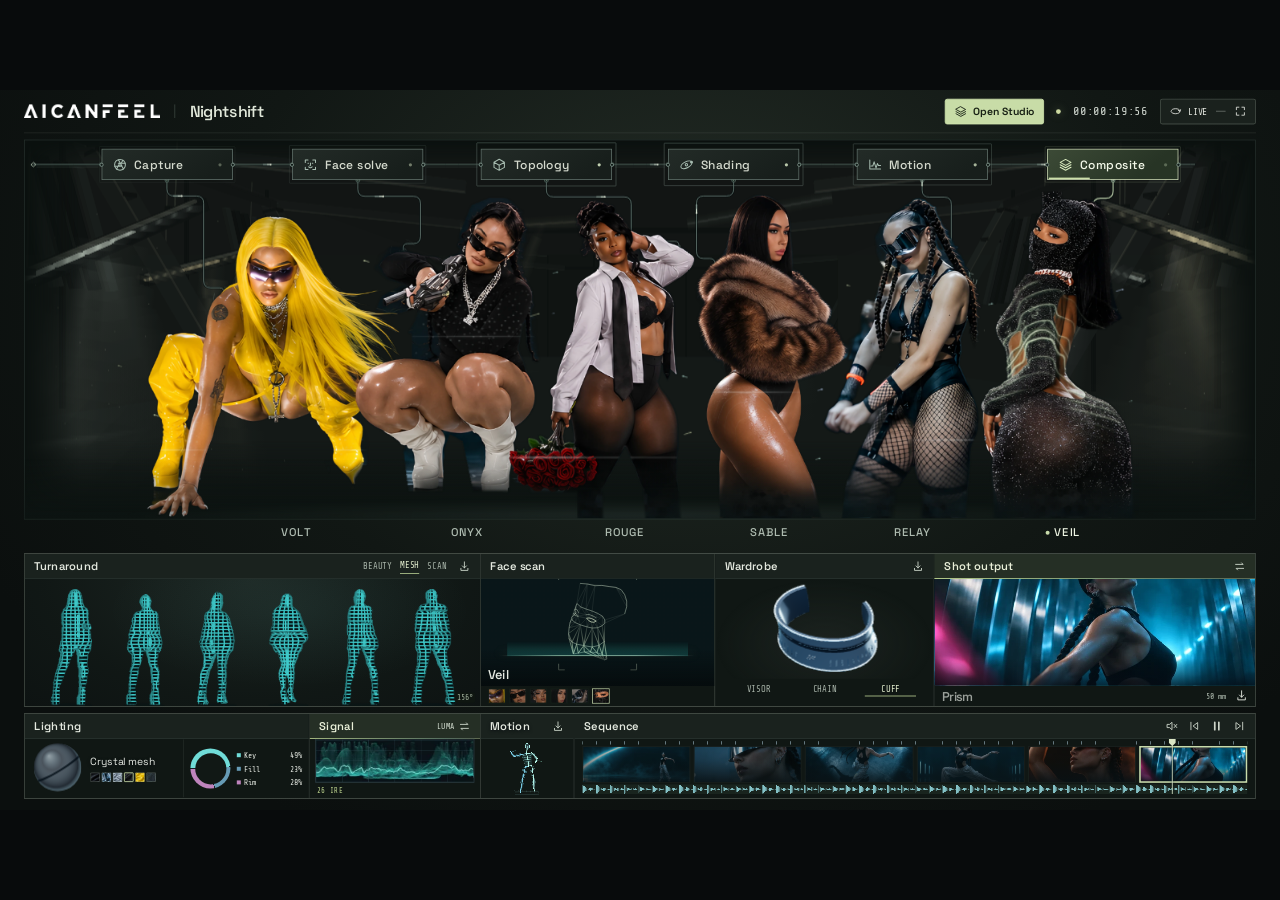
==== commit f765e085: "Launch the editable Nightshift browser studio" ====
--- a/index.html
+++ b/index.html
@@ -26,8 +26,8 @@
         Math.min(innerWidth / 1600, innerHeight / 900),
       );
     </script>
-    <script type="module" crossorigin src="./assets/index-Bb4CBCPf.js"></script>
-    <link rel="stylesheet" crossorigin href="./assets/index-DAqdlk66.css">
+    <script type="module" crossorigin src="./assets/index-CGzb8ZZN.js"></script>
+    <link rel="stylesheet" crossorigin href="./assets/index-CwP612ZY.css">
   </head>
   <body>
     <main id="frame" aria-label="AICANFEEL Stagecraft production studio">
@@ -50,6 +50,9 @@
             </h1>
           </div>
           <div class="mast-tools">
+            <button id="open-studio" class="studio-launch" type="button" aria-haspopup="dialog" aria-expanded="false">
+              <i data-icon="layers" aria-hidden="true"></i>Open Studio
+            </button>
             <span class="live-dot" aria-label="Live"></span
             ><output id="timecode">00:00:00:00</output>
             <div class="command-pill">
--- a/assets/index-CwP612ZY.css
+++ b/assets/index-CwP612ZY.css
@@ -0,0 +1 @@
+@font-face{font-family:Space Grotesk Variable;font-style:normal;font-display:swap;font-weight:300 700;src:url(./space-grotesk-vietnamese-wght-normal-D0rl6rjA.woff2)format("woff2-variations");unicode-range:U+102-103,U+110-111,U+128-129,U+168-169,U+1A0-1A1,U+1AF-1B0,U+300-301,U+303-304,U+308-309,U+323,U+329,U+1EA0-1EF9,U+20AB}@font-face{font-family:Space Grotesk Variable;font-style:normal;font-display:swap;font-weight:300 700;src:url(./space-grotesk-latin-ext-wght-normal-D9tNdqV9.woff2)format("woff2-variations");unicode-range:U+100-2BA,U+2BD-2C5,U+2C7-2CC,U+2CE-2D7,U+2DD-2FF,U+304,U+308,U+329,U+1D00-1DBF,U+1E00-1E9F,U+1EF2-1EFF,U+2020,U+20A0-20AB,U+20AD-20C0,U+2113,U+2C60-2C7F,U+A720-A7FF}@font-face{font-family:Space Grotesk Variable;font-style:normal;font-display:swap;font-weight:300 700;src:url(./space-grotesk-latin-wght-normal-BhU9QXUp.woff2)format("woff2-variations");unicode-range:U+??,U+131,U+152-153,U+2BB-2BC,U+2C6,U+2DA,U+2DC,U+304,U+308,U+329,U+2000-206F,U+20AC,U+2122,U+2191,U+2193,U+2212,U+2215,U+FEFF,U+FFFD}@font-face{font-family:IBM Plex Mono;font-style:normal;font-display:swap;font-weight:400;src:url(./ibm-plex-mono-latin-400-normal-DMJ8VG8y.woff2)format("woff2"),url(./ibm-plex-mono-latin-400-normal-CvHOgSBP.woff)format("woff")}@font-face{font-family:IBM Plex Mono;font-style:normal;font-display:swap;font-weight:500;src:url(./ibm-plex-mono-latin-500-normal-DSY6xOcd.woff2)format("woff2"),url(./ibm-plex-mono-latin-500-normal-CB9ihrfo.woff)format("woff")}@font-face{font-family:Barlow Display;src:url(../assets/fonts/BarlowCondensed-ExtraBold.ttf)format("truetype");font-weight:800;font-display:swap}:root{--lightningcss-light: ;--lightningcss-dark:initial;color-scheme:dark;--ink:#e8eef0;--muted:#9daeb6;--dim:#799096;--line:#303b42;--subline:#253036;--cyan:#66edf6;--bright:#32e3f1;--mono:"IBM Plex Mono", monospace;--sans:"Space Grotesk Variable", "Segoe UI", sans-serif}*{box-sizing:border-box}body{font-family:var(--sans);color:var(--ink);place-items:center;display:grid}button{font:inherit;color:inherit;cursor:pointer;-webkit-tap-highlight-color:transparent;background:0 0;border:0;padding:0}button:focus-visible{outline:2px solid var(--cyan);outline-offset:3px;z-index:20}button:hover{color:#fff}button:disabled{cursor:default}button,output{font-variant-numeric:tabular-nums}[data-icon]{flex:none;justify-content:center;align-items:center;display:inline-flex}[data-icon]>svg{width:100%;height:100%;display:block}#frame{width:1600px;height:900px;transform:translate(-50%, -50%) scale(var(--scale,1));transform-origin:50%;background:#0b0e10;position:absolute;top:50%;left:50%;overflow:hidden}#studio{background:linear-gradient(130deg,#14191c 0%,#101518 29%,#0d1114 72%,#101517 100%);grid-template-rows:80px 64px minmax(0,1fr) 167px 35px;row-gap:0;height:100%;padding:0 24px;display:grid}.masthead{border-bottom:1px solid #343e43;justify-content:space-between;align-items:center;display:flex;position:relative}.identity,.mast-tools,.session-title,.session-time,.panel-head,.transport,.viewport-foot,.viewport-foot>span,.light-foot,.accessory-label,.scan-info,.shot-info,.scope-foot,footer,footer>div{align-items:center;display:flex}.brand-mark{border-radius:6px;width:43px;height:43px}.wordmark{width:301px;height:auto;display:block}.product-id{border-left:1px solid #435057;flex-direction:column;gap:3px;margin-left:4px;padding-left:18px;display:flex}.product-id strong{font:700 15px/1 var(--sans);letter-spacing:.14em}.product-id span{font:500 9px/1.2 var(--mono);letter-spacing:.14em;color:#96a4aa}.pipeline{align-items:center;gap:7px;padding:0 15px;display:flex}.pipeline>span{font:500 12px var(--sans);color:#91a2ab;align-items:center;gap:5px;transition:color .18s;display:flex}.pipeline>span>i{background:#182126;border:1px solid #33434a;border-radius:4px;width:22px;height:22px;padding:3px;transition:color .18s,background .18s,border-color .18s}.pipeline>span.hot{color:#ccf7f6}.pipeline>span.hot>i{color:var(--cyan);background:#19353c;border-color:#4d797f}.pipeline>em{background:#3a4e55;width:24px;height:1px;position:relative}.pipeline>em:after{content:"";opacity:0;background:#a5fcff;border-radius:50%;width:3px;height:3px;position:absolute;top:-1px;left:0}.pipeline>em.flow:after{opacity:1;transform:translateX(var(--travel,0))}.panel-head{position:relative}.panel-head:after{content:"";background:linear-gradient(90deg, var(--cyan), #5bdde82a 80%, transparent);opacity:0;pointer-events:none;z-index:2;width:100%;height:1px;transition:opacity .22s;position:absolute;bottom:-1px;left:0}.stage-hot>.panel-head:after{opacity:.85}.stage-hot>.panel-head h2 [data-icon]{color:#9be8e7}.engine-state{color:#b8c7c9;font:500 12px var(--mono);align-items:center;gap:8px;margin-right:12px;display:flex}.led{background:var(--cyan);border-radius:50%;flex:none;width:6px;height:6px;display:inline-block;box-shadow:0 0 7px #65f7df4f}.autopilot,.icon-button{border:1px solid #38484c;border-radius:5px;justify-content:center;align-items:center;height:36px;display:inline-flex}.autopilot{color:#9df3ff;font:600 14px var(--sans);background:#163039;border-color:#345a64;gap:9px;padding:0 12px}.autopilot [data-icon]{width:18px;height:18px}.toggle-pip{background:#63ccd2;border-radius:8px;width:20px;height:11px;margin-left:3px;position:relative}.toggle-pip:after{content:"";background:#071f18;border-radius:100%;width:7px;height:7px;position:absolute;top:2px;right:2px}.autopilot[aria-pressed=false]{color:#cfd5d8;background:#24292d;border-color:#3c4448}.autopilot[aria-pressed=false] .toggle-pip{background:#7c8588}.autopilot[aria-pressed=false] .toggle-pip:after{right:11px}.icon-button{background:linear-gradient(#22292d,#1c2225);width:38px}.icon-button [data-icon]{width:18px;height:18px}.session-bar{justify-content:space-between;align-items:center;display:flex}.project-glyph{color:#91dbda;width:24px;height:24px}.session-title h1{letter-spacing:-1.2px;margin:0;font-size:30px;font-weight:640;line-height:1}.slash{background:#465158;width:1px;height:21px;margin:0 1px;transform:rotate(20deg)}.workspace-label{color:#a3b0b7;font-size:16px;font-weight:450}.session-time{font-family:var(--mono);gap:10px}.format-label{letter-spacing:.03em;color:#b3bec4;font-size:11px}.format-label span{color:#54656d;margin:0 10px}.session-time>i{background:#334047;width:1px;height:16px;margin:0 6px}.timecode-icon{color:#8ba0a6;width:15px;height:15px}#timecode{font:500 17px/1 var(--mono);letter-spacing:.035em;color:#dce6e8}.production-grid{grid-template-columns:292px minmax(0,1fr) 325px;column-gap:12px;min-height:0;padding-bottom:12px;display:grid}.side-column{gap:12px;min-width:0;min-height:0;display:grid}.left-column{grid-template-rows:minmax(0,1fr) 182px}.right-column{grid-template-rows:minmax(0,1fr) 238px}.panel{border:1px solid var(--line);background:#13191c;border-radius:6px;flex-direction:column;min-width:0;min-height:0;display:flex;overflow:hidden;box-shadow:inset 0 1px #ffffff04,0 2px 4px #00000016}.panel-head{border-bottom:1px solid var(--line);background:linear-gradient(#1c2327,#192024);justify-content:space-between;gap:8px;height:43px;min-height:43px;padding:0 14px}.panel-head h2{font:600 17px/1 var(--sans);letter-spacing:-.35px;white-space:nowrap;align-items:center;gap:9px;margin:0;display:flex}.panel-head h2 [data-icon]{color:#b3c5c9;width:18px;height:18px}.micro,.on-air,.view-tag,.obj-index,.obj-coordinate,.eyeline,.scope-switch,.accessory-label>span,.view-status,.viewport-foot>b,.viewport-foot b,.asset-kicker,.scan-hud,.program-id,.scope-axis,.scope-foot,.tempo,.track-names,.ruler,.clip-info,footer,.light-values>div>span:first-child{font-family:var(--mono)}.micro,.on-air,.eyeline,.scope-foot,.scan-hud,.obj-index,.clip-info,.track-names,.ruler,.asset-kicker,.program-id,.view-tag{letter-spacing:.075em;font-size:10px;font-weight:500;line-height:1.25}.live-text,.on-air{color:var(--cyan);align-items:center;gap:6px;display:flex}.muted,.eyeline{color:var(--muted)}.live-text .led,.on-air .led{width:5px;height:5px}.face-stage{isolation:isolate;background:radial-gradient(at 53% 35%,#1f4247,#081315);flex:1;min-height:0;position:relative;overflow:hidden}#scan-picture,.scan-shade,.scan-graticule,.capture-corners,.program-corners,.program-vignette,.view-tag,.volume-image,.volume-light,.viewport-grid,.hero-caption,.axis-gizmo,.orbit-readout,.obj-index,.obj-coordinate,.scan-hud,.program-id{position:absolute}#scan-picture{inset:0;overflow:hidden}#scan-picture svg{width:100%;height:100%;display:block;position:absolute;inset:0}.scan-shade{pointer-events:none;background:linear-gradient(90deg,#0610122b,#0000 22% 76%,#06101255),linear-gradient(#0307093a,#0000 8% 78%,#030809b8);inset:0}.scan-graticule{opacity:.38;pointer-events:none;background:repeating-linear-gradient(0deg,#0000 0 3px,#0c191b50 3px 4px);inset:0}.scan-beam{pointer-events:none;will-change:transform;background:linear-gradient(90deg,#0000,#84fff4 22%,#a8fff7 72%,#0000);height:1px;position:absolute;top:0;left:8%;right:8%;box-shadow:0 -3px 15px #50ffdd}.scan-beam:before{content:"";background:linear-gradient(#0000,#2efaee30);position:absolute;inset:-18px 4% 0}.capture-corners{pointer-events:none;inset:8% 12% 13%}.capture-corners i{opacity:.79;border:solid #9efff0;width:12px;height:12px;position:absolute}.capture-corners i:first-child{border-width:1px 0 0 1px;top:0;left:0}.capture-corners i:nth-child(2){border-width:1px 1px 0 0;top:0;right:0}.capture-corners i:nth-child(3){border-width:0 1px 1px 0;bottom:0;right:0}.capture-corners i:nth-child(4){border-width:0 0 1px 1px;bottom:0;left:0}.scan-hud,.program-id{color:#d4fffa;text-shadow:0 1px 4px #000;justify-content:space-between;font-size:9px;display:flex;bottom:10px;left:12px;right:12px}.scan-info,.shot-info{justify-content:space-between;gap:6px;padding:10px 14px 7px}.scan-info>div,.shot-info>div{flex-direction:column;gap:3px;display:flex}.scan-info strong,.shot-info strong,.accessory-label strong{letter-spacing:-.6px;font-size:18px;font-weight:600;line-height:1.1}.solved-count,.lens-readout{font:400 11px var(--mono);color:#afbec2}.solved-count b{color:var(--cyan);font-weight:500}.cast-strip{gap:5px;min-height:42px;padding:3px 13px 12px;display:flex}.cast-strip button{opacity:.65;background:#273338;border:1px solid #465054;border-radius:2px;flex:1;min-width:0;height:32px;position:relative;overflow:hidden}.cast-strip img{object-fit:cover;object-position:50% 32%;width:100%;height:100%}.cast-strip button[aria-pressed=true]{border:2px solid var(--cyan);opacity:1}.cast-strip button:hover{opacity:1}.light-body{flex:1;justify-content:space-between;align-items:center;gap:14px;padding:11px 15px 8px;display:flex}.light-wheel{background:conic-gradient(from -90deg, #74eee5 0 58%, #3d99bc 58% 84%, #8387b8 84% 100%);border-radius:50%;flex:none;place-items:center;width:85px;height:85px;display:grid;position:relative}.light-wheel:before{content:"";background:#141b1d;border:3px solid #1c272a;border-radius:50%;position:absolute;inset:9px}.light-wheel>div{place-items:center;display:grid;position:relative}.light-wheel .eyeline{letter-spacing:.13em;font-size:8px}.light-wheel strong{font-size:24px;font-weight:550;line-height:1.1}.light-values{flex:1;gap:9px;min-width:129px;display:grid}.light-values>div{grid-template-columns:8px 1fr auto;align-items:center;column-gap:8px;font-size:13px;line-height:1;display:grid}.light-values i{border-radius:1px;width:7px;height:7px}.light-values b{font:500 12px var(--mono);color:#c4ced2}.light-foot{border-top:1px solid var(--subline);justify-content:space-between;margin:0 14px;padding:8px 0 10px}.light-foot b{font:500 12px var(--sans)}.hero-head{padding:0 12px 0 16px}.viewport-controls{align-items:center;gap:8px;display:flex}.segmented,.wardrobe-tabs{align-items:center;display:flex}.segmented{background:#101619;border:1px solid #2e383c;border-radius:4px;gap:1px;padding:2px}.segmented button{font:500 11px/1.25 var(--mono);color:#91a3ab;border-radius:2px;padding:4px 12px}.segmented button[aria-pressed=true]{color:#c5fbf2;background:#29413f;box-shadow:inset 0 0 0 1px #47615e}.volume{isolation:isolate;background:#0d242d;flex:1;min-height:0;position:relative;overflow:hidden}.volume-image,.volume-light,.viewport-grid{pointer-events:none;inset:0}.volume-image{filter:saturate(.73);background:linear-gradient(#06111520,#0000 24% 70%,#050c105c),url(../assets/stage/volume.webp) 50%/100% 100%}.volume-light{opacity:.3;mix-blend-mode:screen;background:radial-gradient(at 50% 25%,#8cd6dc70,#0000 61%)}.viewport-grid{opacity:.14;background-image:radial-gradient(#b9eced9c .7px,#0000 .9px);background-size:22px 22px;-webkit-mask-image:linear-gradient(#000 0%,#0000 38%,#000 76%,#0000);mask-image:linear-gradient(#000 0%,#0000 38%,#000 76%,#0000)}#stage-calibration,#stage-back,#stage-front{pointer-events:none;width:100%;height:100%;position:absolute;inset:0}.turntable-mount{isolation:isolate;width:54%;height:72.5%;position:absolute;top:7%;left:23%}.turntable-mount>img,.turntable-mount>canvas{object-fit:contain;object-position:50% 100%;width:100%;height:100%;display:block}.turntable-mount .lead-poster{filter:drop-shadow(0 0 6px #83dfef20)}.volume-image{background-position:top;background-repeat:no-repeat;background-size:100% 110%}.turntable-mount{cursor:grab;touch-action:none;width:48%;height:86%;top:3.15%;left:26%}.turntable-mount>div{-webkit-box-reflect:below -14px linear-gradient(to bottom, transparent 77%, #0004 100%)}.turntable-mount:focus-visible{outline-offset:-4px;outline:1px dashed #9ce1dca0}.turntable-mount:active{cursor:grabbing}.view-tag{color:#c9e2e7;text-shadow:0 1px 3px #000;pointer-events:none;align-items:center;gap:8px;display:flex;top:16px;left:16px}.view-tag i{background:#627880;width:1px;height:8px}.crosshair{color:var(--cyan);font-size:16px;font-weight:400;line-height:10px}.axis-gizmo{opacity:.85;width:50px;height:44px;top:12px;right:16px}.axis-gizmo svg{fill:none;stroke:#9dc6cf;stroke-width:1.2px;width:100%;height:100%;overflow:visible}.axis-gizmo text{fill:#b7d9df;stroke:none;font:8px var(--mono)}.axis-gizmo circle{fill:#6ef4e9}.hero-caption{text-shadow:0 2px 10px #050a0c;pointer-events:none;bottom:19px;left:21px}.asset-kicker{color:#bee4e5;align-items:center;gap:8px;font-size:10px;display:flex}.asset-kicker i{background:var(--cyan);width:17px;height:2px}.asset-kicker span{color:#67878f}.hero-caption h3{font:800 68px/.94 "Barlow Display", var(--sans);letter-spacing:-1.6px;text-transform:uppercase;margin:5px 0 3px;font-stretch:75%}.asset-description{font:500 13px var(--sans);color:#c0d0d6}.asset-description span{color:#72b2b2;margin:0 4px}.orbit-readout{color:#cbf0ed;font:500 12px var(--mono);background:#08171bd1;border:1px solid #6684897d;border-radius:3px;align-items:center;gap:7px;padding:5px 7px;display:flex;bottom:18px;right:18px}.orbit-readout [data-icon]{width:15px;height:15px}.surface-station,.motion-station{isolation:isolate;text-shadow:0 1px 4px #090d11;border-left:1px solid #b9e6eb3d;width:132px;padding-left:10px;position:absolute}.surface-station{top:60px;left:21px}.motion-station{width:130px;top:90px;right:22px}.instrument-title{font:500 10px/1.2 var(--mono);letter-spacing:.08em;color:#d3e9e9;text-transform:uppercase;align-items:center;gap:6px;display:flex}.instrument-title i{background:#92e3da;width:4px;height:4px}.surface-probe{width:112px;height:98px;margin:5px 0 0 -3px}.surface-title{font:600 14px/1.25 var(--sans);color:#e0eeee}.surface-properties,.motion-meta{font:500 9px/1.2 var(--mono);letter-spacing:.05em;color:#a5bec6}.surface-properties{margin-top:3px}.material-swatches{gap:4px;margin-top:8px;display:flex}.material-swatches button{background-position:50%;background-size:cover;border:1px solid #82949685;border-radius:2px;width:16px;height:16px}.material-swatches button[aria-pressed=true]{outline-offset:1px;outline:1px solid #adfff0}#motion-canvas{width:100%;height:145px;display:block}.motion-meta{border-top:1px solid #a6d8da3a;justify-content:space-between;max-width:116px;padding-top:4px;display:flex}.download-link{color:#a3bfc4;font:500 9px var(--mono);letter-spacing:.04em;border:1px solid #35484b;border-radius:3px;align-items:center;gap:4px;padding:3px 5px;text-decoration:none;display:flex}.download-link:hover{color:var(--cyan);border-color:#66817f}.download-link [data-icon]{width:12px;height:12px}.download-link:focus-visible{outline:2px solid var(--cyan);outline-offset:2px}.viewport-foot{color:#afbcc1;background:#151c20;border-top:1px solid #2c3d42;justify-content:space-between;height:32px;min-height:32px;padding:0 15px}.viewport-foot>span{gap:7px}.viewport-foot strong{font:500 12px var(--sans);color:#d0dadd}.viewport-foot b,.view-status{letter-spacing:.07em;font-size:9px;font-weight:500}.view-status [data-icon]{width:15px;height:15px}.pulse-mark{clip-path:polygon(0 30%,17% 30%,17% 0,53% 0,53% 25%,100% 25%,100% 100%,0 100%);background:linear-gradient(90deg,#4bb6a9 0 16%,#0000 16% 31%,#67e0d0 31% 51%,#0000 51% 66%,#4bb6a9 66% 80%);width:11px;height:9px}.on-air{letter-spacing:.06em;background:#182e2a;border:1px solid #365851;border-radius:3px;padding:4px 6px;font-size:9px}.on-air [data-icon]{opacity:.8;width:11px;height:11px}.scan-poster{object-fit:cover;object-position:center 36%;width:100%;height:100%;display:block}.surface-poster,.accessory-poster{object-fit:contain;width:100%;height:100%;display:block}.surface-probe{position:relative}.surface-poster,.accessory-poster{position:absolute;inset:0}.program{isolation:isolate;background:#0b181d url(../assets/library/look-arc.webp) 50%/cover;flex:1;min-height:0;position:relative;overflow:hidden}#program-canvas{width:100%;height:100%;display:block}.program-source{object-fit:cover;pointer-events:none;width:100%;height:100%;position:absolute;inset:0}#program-canvas{position:relative}#program-canvas[hidden]{visibility:hidden}.program-vignette{pointer-events:none;background:linear-gradient(#0000 75%,#050a12bb);inset:0}.program-corners{pointer-events:none;opacity:.65;background-color:#0000;background-image:linear-gradient(#d4e4e0a0,#d4e4e0a0),linear-gradient(#d4e4e0a0,#d4e4e0a0),linear-gradient(#d4e4e0a0,#d4e4e0a0),linear-gradient(#d4e4e0a0,#d4e4e0a0),linear-gradient(#d4e4e0a0,#d4e4e0a0),linear-gradient(#d4e4e0a0,#d4e4e0a0),linear-gradient(#d4e4e0a0,#d4e4e0a0),linear-gradient(#d4e4e0a0,#d4e4e0a0);background-position:0 0,0 0,100% 0,100% 0,0 100%,0 100%,100% 100%,100% 100%;background-repeat:no-repeat;background-size:8px 1px,1px 8px,8px 1px,1px 8px,8px 1px,1px 8px,8px 1px,1px 8px;background-attachment:scroll,scroll,scroll,scroll,scroll,scroll,scroll,scroll;background-origin:padding-box,padding-box,padding-box,padding-box,padding-box,padding-box,padding-box,padding-box;background-clip:border-box,border-box,border-box,border-box,border-box,border-box,border-box,border-box;inset:8%}.program-id{color:#e7f5f9}.shot-info{height:62px;min-height:62px;padding:10px 14px}.lens-readout{border-left:1px solid #344048;padding-left:12px}.shot-info>.shot-tools{flex-direction:row;align-items:center;gap:9px}.shot-tools .micro-button{border:1px solid #34444a;border-radius:3px;width:23px;height:23px}.shot-tools .micro-button [data-icon]{width:13px;height:13px}.accessory-space{background:radial-gradient(at 50% 55%,#263c47,#101a20 68%);flex:1;min-height:0;position:relative;overflow:hidden}.accessory-space:before{content:"";pointer-events:none;background:radial-gradient(#7ea0ac4a .6px,#0000 .9px) 0 0/14px 14px;position:absolute;inset:0}#optics{position:absolute;inset:0}.obj-index,.obj-coordinate{pointer-events:none;color:#9bb7c2;font-size:9px}.obj-index{top:9px;left:12px}.obj-coordinate{opacity:.7;line-height:18px;bottom:9px;right:11px}.accessory-label{justify-content:space-between;gap:4px;padding:8px 13px 6px}.accessory-label strong{font-size:16px}.accessory-label>span{letter-spacing:.03em;color:#a1b3ba;font-size:9px}.wardrobe-tabs{gap:4px;margin:0 13px 10px}.wardrobe-tabs button{color:#9fb1b7;font:500 11px var(--mono);background:#192126;border:1px solid #303c42;border-radius:3px;flex:1;padding:3px 3px 4px}.wardrobe-tabs button[aria-pressed=true]{color:#b7faf1;background:#203b38;border-color:#467069}.bottom-grid{grid-template-columns:292px minmax(0,1fr);gap:12px;min-height:0;display:grid}.bottom-grid .panel-head{height:39px;min-height:39px}.scope-switch{color:#bdd7d9;letter-spacing:.06em;align-items:center;gap:5px;font-size:9px;display:flex}.scope-switch [data-icon]{color:#80a4a8;width:12px;height:12px}.scope-space{background:#0e1518 url(../assets/sequence/r60/scopes/initial.webp) 50%/100% 100%;border:1px solid #28373d;flex:1;min-height:0;margin:9px 12px 0;position:relative}.scope-axis{color:#9ab7bc;pointer-events:none;text-shadow:0 1px 2px #000;flex-direction:column;justify-content:space-between;font-size:8px;display:flex;position:absolute;top:2px;bottom:1px;right:4px}.scope-foot{color:#9bb0b6;justify-content:space-between;padding:4px 13px 8px;font-size:9px}#scope-level{color:var(--cyan)}.transport{gap:9px}.tempo{color:#b2c5c9;letter-spacing:.045em;border-right:1px solid #3b484d;align-items:center;gap:7px;padding-right:12px;font-size:10px;display:flex}.tempo i{background:#63bbaf;width:4px;height:8px;display:block;box-shadow:4px 2px 0 -1px #3b8c85}.micro-button,.transport-play{color:#a5b8be;border-radius:3px;place-items:center;width:22px;height:23px;display:grid}.micro-button [data-icon],.transport-play [data-icon]{width:15px;height:15px}.micro-button:hover{background:#2c393e}.transport-play{color:var(--cyan);background:#253d3b;border:1px solid #41625c;width:25px}#audio-toggle[aria-pressed=true]{color:var(--cyan)}.edit-board{flex:1;grid-template-columns:38px minmax(0,1fr);gap:6px;min-height:0;padding:6px 14px 10px 10px;display:grid}.track-names,.tracks{grid-template-rows:17px minmax(0,1fr) 24px;row-gap:4px;min-height:0;display:grid}.track-names{color:#8aa3aa;place-items:center;font-size:9px}.track-names>span{align-items:center;gap:5px;display:flex}.track-names i{background:#78d8cc;border-radius:1px;width:5px;height:5px;display:block}.track-names>span:last-child i{background:#5698be}.tracks{position:relative}.ruler{color:#879da6;letter-spacing:0;-webkit-user-select:none;user-select:none;cursor:crosshair;justify-content:space-between;align-items:flex-start;padding:0 2px;font-size:9px;display:flex;position:relative}.ruler:after{content:"";background:repeating-linear-gradient(90deg,#65787f 0 1px,#0000 1px 2.08333%);height:4px;position:absolute;bottom:0;left:0;right:0}.clips{grid-template-columns:repeat(6,minmax(0,1fr));gap:4px;display:grid}.clip{color:#fff;isolation:isolate;background:#17252b;border:1px solid #364950;border-radius:3px;min-width:0;min-height:0;position:relative;overflow:hidden}.clip img{object-fit:cover;object-position:center;filter:saturate(.82)brightness(.85);width:100%;height:100%;position:absolute;inset:0}.clip:after{content:"";background:linear-gradient(#0000 12%,#01080d22 38%,#071015dd 100%);position:absolute;inset:0}.clip[aria-current=true]{border:2px solid var(--cyan)}.clip[aria-current=true] img{filter:none}.clip-info{z-index:1;color:#eefaff;text-align:left;white-space:nowrap;text-overflow:ellipsis;letter-spacing:0;font:550 12px/1.1 var(--sans);position:absolute;bottom:5px;left:7px;right:4px;overflow:hidden}.clip-info b{font:500 9px var(--mono);color:#a9c6c7;margin-right:6px}.wave-track{cursor:crosshair;background:#15292e;border:1px solid #2b474d;border-radius:3px;min-width:0;position:relative;overflow:hidden}.wave-track canvas{width:100%;height:100%;display:block}.playhead{pointer-events:none;background:#a8fff2;width:1px;position:absolute;top:1px;bottom:0;left:0;box-shadow:0 0 3px #031d19}.playhead i{clip-path:polygon(0 0,100% 0,100% 55%,50% 100%,0 55%);background:#92f7e9;width:9px;height:9px;display:block;position:absolute;top:-1px;left:-4px}footer{letter-spacing:.08em;color:#8fa0a8;justify-content:space-between;font-size:9px;position:relative}footer>div{gap:8px}footer .led{width:5px;height:5px;box-shadow:none}.foot-divider{background:#354249;width:1px;height:9px;margin:0 3px}.footer-mid{position:absolute;left:50%;transform:translate(-50%)}.signal-bars{align-items:flex-end;gap:2px;height:9px;display:flex}.signal-bars i{background:#6eb2ad;width:2px;display:block}.signal-bars i:first-child{height:3px}.signal-bars i:nth-child(2){height:5px}.signal-bars i:nth-child(3){height:8px}.signal-bars i:nth-child(4){height:6px}.paused .led{opacity:.65}.paused .scan-beam{opacity:.6}@media (prefers-reduced-motion:reduce){*,:before,:after{scroll-behavior:auto!important;transition-duration:.001ms!important;animation-duration:.001ms!important}}@font-face{font-family:Share Tech Mono;font-style:normal;font-display:swap;font-weight:400;src:url(./share-tech-mono-latin-400-normal-CCqdbj5z.woff2)format("woff2"),url(./share-tech-mono-latin-400-normal-15MgdvEM.woff)format("woff")}@font-face{font-family:Stage Architect;src:local(NB Architekt Std Regular),local(NB Architekt Regular),local(NBArchitektStd-Regular);font-weight:100 900;font-display:swap}:root{--mono:"Stage Architect", "Share Tech Mono", "IBM Plex Mono", monospace;--sans:var(--mono);--ink:#e5e9e2;--muted:#a9b5ae;--dim:#82948c;--line:#89999042;--subline:#67796c33;--cyan:#c2d992;--bright:#e2efc7}html,body{background:#080b0c;width:100%;height:100%;margin:0;overflow:hidden}#frame{color:var(--ink);font-family:var(--mono);background:#090f10}#studio{isolation:isolate;background:0 0;grid-template-rows:70px minmax(0,1fr) 218px 123px 29px;gap:6px;height:100%;padding:5px 33px 4px;display:grid;position:relative}#atmosphere{z-index:-2;pointer-events:none;background:radial-gradient(at 7% -20%,#2b4341 0%,#162524 24%,#0b1314 49%,#070c0d 80%);position:absolute;inset:0;overflow:hidden}.masthead,.session-bar,footer{background:0 0;border:0;padding:0}.masthead{z-index:3}.wordmark{filter:grayscale()brightness(1.09);width:310px}.mast-rule{background:#dde7e562;width:1px;height:30px}.product-id{border:0;gap:3px;margin:0;padding:0}.product-id strong{font:400 18px/.95 var(--mono);letter-spacing:.025em;text-transform:uppercase}.product-id>span{font:400 10px/1.1 var(--mono);letter-spacing:.12em;color:#a9b9b3;text-transform:uppercase}.live-dot{background:#ccd9a1;border-radius:50%;width:6px;height:6px;display:inline-block;box-shadow:0 0 12px #bfcf9466}#timecode{font:400 17px var(--mono);color:#d0d7cf;min-width:104px}.command-pill{background:#070b0cca;border:1px solid #758a8570;border-radius:40px;align-items:center;gap:14px;height:39px;padding:0 14px;display:flex;box-shadow:0 0 16px #abc2ce30,0 0 33px #5a73812b}.command-pill button,#autopilot{color:#e3e6df;width:auto;height:30px;font:400 13px var(--mono);text-transform:uppercase;background:0 0;border:0;border-radius:0;justify-content:center;align-items:center;gap:8px;padding:0;display:flex}.command-pill i[data-icon]{width:15px;height:15px}.pill-rule{background:#b9bfb882;width:29px;height:1px}.cast-stage{grid-template-rows:44px minmax(0,1fr) 44px;min-height:0;display:grid;position:relative}.session-bar{align-items:center}.session-title{gap:13px}.session-title h1{font:400 35px/1 var(--mono);letter-spacing:-1.5px;text-transform:uppercase}.slash-symbol{font:400 30px var(--mono);color:#abb4a8}.scene-subtitle{font:400 13px var(--mono);letter-spacing:.08em;color:#c3cbc3;text-transform:uppercase;margin-top:9px}.stat-code{font:400 11px var(--mono);color:#b2bdb5;letter-spacing:.025em;align-items:center;gap:9px;display:flex}.stat-code i{background:#95a5986b;width:13px;height:1px}.photo-stage{isolation:isolate;margin:0 0 -2px;position:relative;overflow:hidden}.photo-stage:before{display:none}.cast-floor{filter:blur(3px);background:radial-gradient(#94ada83c 0%,#a3bb9d13 39%,#0000 67%);border-radius:50%;height:43px;position:absolute;inset:auto 5% -17px}#cast-wall,.cast-labels{grid-template-columns:repeat(6,minmax(0,1fr));gap:3px;display:grid}#cast-wall{align-items:end;position:absolute;inset:0 1%}.cast-figure{cursor:pointer;isolation:isolate;background:0 0;border:0;align-self:end;min-width:0;height:100%;transition:opacity .3s;position:relative;overflow:visible}.cast-figure:before{content:"";z-index:-1;background:radial-gradient(#000a 10%,#0000 70%);height:16px;position:absolute;bottom:0;left:10%;right:10%}.cast-labels{align-items:center;margin:0 0 3px;padding:0 1%}.cast-label{text-align:left;color:#d9ded5;grid-template-columns:auto auto;place-content:center;align-items:center;column-gap:8px;display:grid;position:relative}.cast-index{font:400 12px var(--mono);color:#86968e;grid-row:1/3;align-self:start;margin-top:2px}.cast-name{font:400 17px/.95 var(--mono);text-transform:uppercase;letter-spacing:.04em}.cast-look{font:400 10px/1 var(--mono);color:#9da9a0;text-transform:uppercase;letter-spacing:.04em;margin-top:4px}.cast-label[aria-pressed=true] .cast-index:before{content:"";background:#cfdb9f;width:5px;height:5px;margin:0 5px 1px -10px;display:inline-block}.deck,.signal-desk{gap:16px;min-height:0;display:grid}.instrument{min-width:0;min-height:0;box-shadow:none;background:linear-gradient(#1018168c,#0a100fcc);border:0;border-top:1px solid #b4c3b653;border-radius:0;flex-direction:column;display:flex;position:relative;overflow:hidden}.instrument:after{content:"";pointer-events:none;border-bottom:1px solid #96a7997d;border-right:1px solid #96a7997d;width:7px;height:7px;position:absolute;bottom:0;right:0}.instrument.stage-hot{border-top-color:#c5d0a494}.panel-head{background:0 0;border:0;justify-content:space-between;align-items:center;gap:8px;height:35px;min-height:35px;padding:0 10px;display:flex}.panel-head h2{color:#dee4d9;font:400 14px/1 var(--mono);text-transform:uppercase;letter-spacing:.06em;white-space:nowrap;align-items:center;gap:0;margin:0;display:flex}.panel-head h2:before{content:"/";color:#99aa9b;margin-right:7px}.panel-head>span,.technical-foot,.field-button,.download-link,.station-actions{font:400 10px var(--mono);letter-spacing:.05em;text-transform:uppercase;color:#a8b6ac}.station-actions,.field-button,.download-link{align-items:center;gap:5px;display:flex}.station-actions{gap:15px}.download-link,.field-button{background:0 0;border:0;padding:3px 0}.segmented,.wardrobe-tabs{background:0 0;border:0;gap:10px;padding:0;display:flex}.segmented button,.wardrobe-tabs button{box-shadow:none;font:400 11px var(--mono);color:#8c9a91;text-transform:uppercase;background:0 0;border:0;border-radius:0;padding:3px 0}.segmented button[aria-pressed=true],.wardrobe-tabs button[aria-pressed=true]{color:#d8e7bd;box-shadow:none;background:0 0;border:0;border-bottom:1px solid #b8cf93}.volume{isolation:isolate;background:radial-gradient(at 50% 0,#25312d99,#11181766 65%,#0c1111af);flex:1;min-height:0}#volume-light{opacity:.12;pointer-events:none;position:absolute;inset:0}#turntable{cursor:grab;position:absolute;inset:0 3px}#turntable>canvas,#turntable>img{object-fit:contain;width:100%;height:100%;display:block}.orbit-readout{font:400 10px var(--mono);color:#a5b49f;background:#101812c4;border:0;padding:1px 3px;bottom:4px;right:6px}.technical-foot{color:#a3b2a5;justify-content:space-between;align-items:center;gap:8px;min-width:0;height:23px;padding:2px 9px;display:flex}.technical-foot b{color:#c7d2bb;font-weight:400}.face-inset{flex:1;min-height:0;position:relative}.face-stage{background:#101b18;height:auto;min-height:0;position:absolute;inset:0;overflow:hidden}#scan-picture{inset:0}#scan-picture svg{width:100%;height:100%;display:block}.face-stage:after{content:"";pointer-events:none;background:linear-gradient(#0000 66%,#050b0ce3);position:absolute;inset:0}#scan-phase{font:400 9px var(--mono);color:#d5e2d5;text-shadow:0 1px 3px #000;position:absolute;top:6px;right:8px}.scan-meta{justify-content:space-between;align-items:end;display:flex;position:absolute;bottom:6px;left:9px;right:8px}.scan-meta strong{font:400 18px var(--mono);text-transform:uppercase}.scan-meta span{font:400 11px var(--mono);color:#b4c4b8}.scan-beam{background:linear-gradient(90deg,#0000,#d0dfbb 30%,#d9e4c9 70%,#0000);box-shadow:0 -3px 12px #a9c1855c}.scan-panel #cast-strip{align-items:center;gap:5px;display:flex}#cast-strip button{opacity:.7;background:#152019;border:1px solid #0000;width:23px;height:20px;overflow:hidden}#cast-strip img{object-fit:cover;width:100%;height:100%}#cast-strip button[aria-pressed=true]{opacity:1;border-color:#bdcda3}.accessory-space{background:radial-gradient(at 50% 65%,#2d34306b,#0000 70%);flex:1;min-height:0}.accessory-space:before{display:none}.obj-index{color:#9aa69b;top:4px;left:10px}.accessory-label{justify-content:space-between;align-items:center;gap:3px;height:25px;padding:1px 9px;display:flex}.accessory-label strong,.shot-info strong{font:400 16px var(--mono);color:#e0e5de}.accessory-label span{font:400 9px var(--mono);letter-spacing:.04em;color:#98a69b}.wardrobe-tabs{justify-content:flex-start;align-items:center;gap:18px;height:24px;padding:0 9px}.wardrobe-tabs button{height:19px}.program{flex:1;width:100%;min-height:0}.program-id{font:400 9px var(--mono);color:#dfe8dc;justify-content:space-between;display:flex;bottom:5px;left:9px;right:9px}.shot-info{justify-content:flex-start;align-items:center;gap:12px;height:29px;min-height:29px;padding:0 9px;display:flex}.shot-info strong{flex:1}.shot-info #lens-readout{font:400 10px var(--mono);color:#afbbaf}.shot-info button{width:16px;height:16px}.signal-desk .panel-head{height:29px;min-height:29px}.signal-desk .panel-head h2{font-size:13px}.look-body{flex:1;grid-template-columns:1.28fr 1fr;align-items:center;min-height:0;display:grid}.surface-station,.motion-station{width:auto;color:var(--ink);background:0 0;border:0;position:relative;top:auto;left:auto;right:auto}.surface-station{border-right:1px solid #6f7c712f;align-items:center;gap:3px;height:85px;min-height:0;padding-left:3px;display:flex}#surface-probe{flex:none;width:85px;height:81px;position:relative}.surface-field{flex-direction:column;gap:5px;min-width:0;display:flex}.surface-field b{font:400 13px var(--mono);white-space:nowrap}.surface-field>span{font:400 9px var(--mono);color:#9eafa3}#material-swatches{flex-wrap:wrap;gap:2px;display:flex}#material-swatches button{background-size:cover;border:1px solid #84918566;border-radius:1px;width:12px;height:12px}#material-swatches button[aria-pressed=true]{border-color:#cee1ad}.light-body{flex:1;align-items:center;gap:8px;padding:0 8px;display:flex}.light-wheel{background:#27382d;border:0;border-radius:50%;flex:none;place-items:center;width:50px;height:50px;display:grid}.light-wheel>div{width:39px;height:39px;font:400 15px var(--mono);background:#111815;border-radius:50%;place-items:center;display:grid}#light-values{flex-direction:column;flex:1;gap:6px;display:flex}#light-values>div{font:400 10px var(--mono);align-items:center;gap:4px;display:flex}#light-values i{width:5px;height:5px}#light-values b{margin-left:auto;font-weight:400}.signal-desk .scope-space{flex:1;min-height:0;margin:0 7px;position:relative}.scope-space canvas{width:100%;height:100%;display:block}.signal-desk .technical-foot{height:19px;font-size:9px}.motion-station.instrument{background:linear-gradient(#1018168c,#0a100fcc);border-top:1px solid #b4c3b653;flex-direction:column;padding:0;display:flex}.motion-station canvas{object-fit:contain;flex:1;width:100%;height:68px;min-height:0}.motion-station .technical-foot{font-size:8px}.timeline-panel .transport{align-items:center;gap:12px;display:flex}.transport>span{color:#a8b5a8;font:400 10px var(--mono)}.transport button{color:#cdd4c9;width:16px;height:16px}.transport button [data-icon]{width:100%;height:100%}.tracks{flex:1;grid-template-rows:13px minmax(0,1fr) 19px;gap:2px;min-height:0;margin:0 8px 5px;display:grid;position:relative}.ruler{color:#95a399;font:400 9px var(--mono);justify-content:space-between;align-items:center;display:flex}.clips{grid-template-columns:repeat(6,1fr);gap:3px;min-height:0;display:grid}.clip{background:#19201e;border:1px solid #0000;border-radius:0;overflow:hidden}.clip[aria-current=true]{box-shadow:none;border-color:#cdd9bf}.clip-info{color:#f4f5ec;font:400 11px var(--mono);letter-spacing:0}.clip-info b{font-size:9px}.wave-track{background:#16241e;border:0;border-radius:0;height:auto;min-height:0}.wave-track #audio-wave{width:100%;height:100%}.playhead{background:#e1eacb}.playhead i{background:#d9e4c3}footer{color:#9aa99d;font:400 10px var(--mono);text-transform:uppercase;letter-spacing:.05em;justify-content:space-between;align-items:center;display:flex}footer .pipeline{gap:9px;padding:0}footer .pipeline>span{font:400 11px var(--mono);color:#88968c}footer .pipeline .hot{color:#d5e2c5}footer .pipeline em{background:#435048;width:22px;height:1px}footer .pipeline em:after{background:#d3e0b5}a:focus-visible,button:focus-visible{outline-color:#c7d9a4}.hidden-control{display:none}@media (prefers-reduced-motion:reduce){*{scroll-behavior:auto}.cast-figure,.panel-head{transition:none}}.ensemble-poster{position:absolute;inset:0}#studio{grid-template-rows:68px minmax(0,1fr) 205px 112px 25px;gap:5px}#cast-wall{grid-template-rows:minmax(0,1fr)}.cast-figure{min-height:0}.deck .panel-head h2{font-size:15px}.photo-stage{margin:0;overflow:hidden}#cast-wall{aspect-ratio:3840/1251;transform-origin:50% 96%;will-change:transform;width:auto;max-width:100%;height:calc(100% - 7px);display:block;position:absolute;inset:6px auto 1px 50%;transform:translate(-50%)}.cast-master{object-fit:contain;z-index:1;pointer-events:none;width:100%;height:100%;display:block;position:absolute;inset:0}#cast-wall .cast-figure{z-index:2;border:0;height:100%;position:absolute}#cast-wall .cast-figure:before{display:none}.cast-labels{width:75%;height:100%;margin:0 auto;padding:0;display:block;position:relative}.cast-label{white-space:nowrap;grid-template-columns:auto max-content 39px;position:absolute;top:48%;transform:translate(-50%,-50%)}.cast-label:first-child{left:15.571%}.cast-label:nth-child(2){left:32.714%}.cast-label:nth-child(3){left:48.429%}.cast-label:nth-child(4){left:62.929%}.cast-label:nth-child(5){left:77.286%}.cast-label:nth-child(6){left:92.786%}.cast-label .cast-channel{color:#c7d5ad;font:400 9px/1 var(--mono);letter-spacing:.055em;text-transform:uppercase;grid-area:1/3;align-self:center;position:relative}.cast-channel:before{content:"/";color:#7f9587;margin-right:3px}.cast-channel:empty:before{content:none}.cast-name{grid-column:2}.cast-look{grid-column:2/4}#cast-backdrop{pointer-events:none;opacity:.91;position:absolute;inset:0;overflow:hidden;-webkit-mask-image:linear-gradient(#0000,#000 6% 79%,#0006 90%,#0000 98%),linear-gradient(90deg,#0000,#000 4.5% 95.5%,#0000);mask-image:linear-gradient(#0000,#000 6% 79%,#0006 90%,#0000 98%),linear-gradient(90deg,#0000,#000 4.5% 95.5%,#0000);-webkit-mask-composite:source-in;mask-composite:intersect}.photo-stage:after{content:"";z-index:5;pointer-events:none;background:linear-gradient(#0000,#0b15155e);height:12%;position:absolute;inset:auto 0 0}.scan-particles{z-index:4;pointer-events:none;width:112%;height:112%;position:absolute;inset:-6%}.cast-film-window{z-index:6;pointer-events:none;contain:strict;position:absolute;inset:0;overflow:hidden}.cast-film-window[hidden]{opacity:0;display:block}.cast-film-window video{object-fit:fill;pointer-events:none;width:100%;max-width:none;height:100%;max-height:none;display:block;position:absolute;inset:0}.photo-stage[data-hero-playback=film] #cast-backdrop,.photo-stage[data-hero-playback=film] .cast-master,.photo-stage[data-hero-playback=film] .cast-pass-canvas,.photo-stage[data-hero-playback=film] .scan-particles{visibility:hidden}.session-name a{color:inherit;font:inherit;text-decoration:none}.session-name a[href]:is(:hover,:focus-visible){text-underline-offset:4px;text-decoration:underline}#timecode{min-width:88px;font-size:15px}.pill-rule{width:12px}.panel-head h2:before{content:none}.ruler{background:repeating-linear-gradient(90deg,#8d9f8e69 0 1px,#0000 1px 2.08333%) 0 100%/100% 3px no-repeat}#engine-status{font:400 12px/1 var(--mono);color:var(--dim);position:absolute;top:29px;right:292px}:root{--studio-sans:"Space Grotesk Variable", "Segoe UI", sans-serif;--studio-rule:#78847856;--studio-lime:#c8dbab}#frame{background:#0a0d0c}#studio{background:radial-gradient(at 54% 26%,#242d26 0%,#111714 48%,#0b0f0e 82%);grid-template-rows:54px minmax(0,1fr) 192px 107px;gap:8px;padding:0 30px 14px}.masthead{border-bottom:1px solid #77877733}.identity{gap:18px}.wordmark{width:170px;height:auto}.mast-rule{background:#89988c5c;height:17px}.session-name{font:550 20px/1 var(--studio-sans);letter-spacing:-.026em;color:#e1e8da;margin:0}.mast-tools{gap:15px}.command-pill{height:32px;box-shadow:none;background:#1a211d;border-color:#84928461;border-radius:3px;gap:11px;padding:0 11px}.command-pill #autopilot{font-size:12px}.cast-stage{grid-template-rows:minmax(0,1fr) 34px}.cast-stage .photo-stage{outline-offset:-1px;background:#0b110f;outline:1px solid #7286783d}.photo-stage:after{background:linear-gradient(#0000,#0e161482);height:16%}.cast-stage .cast-labels{height:100%;margin:0 auto}.cast-label{color:#aebbb0;justify-content:center;align-items:center;min-width:62px;height:28px;padding:0 11px;display:inline-flex}.cast-name{font:500 14px/1 var(--studio-sans);letter-spacing:.07em}.cast-label[aria-pressed=true] .cast-name{color:#edf4e2}.cast-label[aria-pressed=true] .cast-name:before{content:"";background:var(--studio-lime);border-radius:50%;width:5px;height:5px;margin:0 6px 2px -11px;display:inline-block}.deck,.signal-desk{border:1px solid var(--studio-rule);background:var(--studio-rule);gap:1px}.deck{grid-template-columns:1.52fr .78fr .73fr 1.07fr}.signal-desk{grid-template-columns:355px 213px 116px minmax(0,1fr)}.instrument,.motion-station.instrument{background:#101714;border:0}.instrument:after{display:none}.panel-head,.signal-desk .panel-head{background:#1a221e;border-bottom:1px solid #74847737;height:31px;min-height:31px;padding:0 12px}.panel-head h2,.deck .panel-head h2,.signal-desk .panel-head h2{color:#e4e9df;font:580 14px/1 var(--studio-sans);letter-spacing:.005em;text-transform:none}.instrument.stage-hot>.panel-head{background:#252f25;border-bottom-color:#bed09d86}.instrument.stage-hot .panel-head h2{color:#eaf0d9}.station-actions,.field-button,.download-link{color:#d5dfd2}.download-link [data-icon],.field-button [data-icon]{width:15px;height:15px}.wardrobe-tabs button,.segmented button{color:#a7b3a8;font-size:11px}.segmented button[aria-pressed=true],.wardrobe-tabs button[aria-pressed=true]{color:#e4efcf}.scan-panel .technical-foot{height:25px}.scan-panel #cast-strip{gap:4px}#cast-strip button{width:22px;height:19px}.scan-meta strong,.shot-info strong{font:550 16px/1 var(--studio-sans)}.scan-meta strong{text-transform:none}.shot-info{height:26px;min-height:26px}#program-canvas{object-fit:cover}.surface-station{height:72px}#surface-probe{width:76px;height:68px}.surface-field b{font-family:var(--studio-sans)}.tracks{grid-template-rows:7px minmax(0,1fr) 12px;margin:0 10px 5px}.clips{gap:4px}.clip{opacity:.78}.clip:is([aria-current=true],:hover,:focus-visible){opacity:1}.clip[aria-current=true]{border-color:var(--studio-lime)}.wave-track{background:#19241e}.ruler,.wave-track{cursor:ew-resize;touch-action:none}.wave-track:focus-visible{outline:1px solid var(--studio-lime);outline-offset:1px}.studio-launch{color:#182114;height:32px;font:650 13px/1 var(--studio-sans);background:#c8dca7;border:1px solid #d1e6ae;border-radius:3px;align-items:center;gap:7px;padding:0 11px;display:inline-flex}.studio-launch[hidden]{display:none}.studio-launch:hover{color:#151e12;background:#e4f4cb}.studio-launch[aria-busy=true]{cursor:progress;opacity:.7}.studio-launch [data-icon]{width:16px;height:16px}.cast-pass-canvas{z-index:3;object-fit:contain;object-position:center;pointer-events:none;-webkit-user-select:none;user-select:none;width:100%;height:100%;display:block;position:absolute;inset:0}.photo-stage #cast-wall{z-index:2;pointer-events:none;height:calc(100% - 68px);top:68px;bottom:0}.photo-stage #cast-wall .cast-figure{pointer-events:auto}#cast-workflow,.workflow-traces,.workflow-nodes{pointer-events:none;width:100%;height:100%;position:absolute;inset:0}.workflow-traces{z-index:1}.workflow-nodes{z-index:3}.workflow-node{--node-ink:#d4d9cd;--node-key:#607069;width:164px;height:39px;color:var(--node-ink);font:530 15px/1 var(--studio-sans);letter-spacing:.015em;text-align:left;pointer-events:auto;cursor:pointer;background:0 0;border:0;border-radius:0;margin:0;padding:0;position:absolute;transform:translate(-50%,-50%)}.workflow-shell{border:1px solid var(--node-key);border-radius:inherit;background:linear-gradient(145deg,#232b27,#171e1b 85%);align-items:center;gap:9px;padding:0 13px;display:flex;position:absolute;inset:0}.workflow-symbol{color:#a7bcb0;flex:0 0 18px;width:18px;height:18px}.workflow-symbol svg{width:100%;height:100%;display:block}.workflow-label{white-space:nowrap}.workflow-lamp{background:#c5d4b5;border-radius:50%;width:4px;height:4px;margin-left:auto}.workflow-breath{border:1px solid var(--node-key);opacity:.16;transform-origin:50%;pointer-events:none;border-radius:1px;position:absolute;inset:-3px}.workflow-progress{transform-origin:0;background:#ccdfaa;height:2px;display:none;position:absolute;bottom:0;left:1px;right:1px;transform:scaleX(0)}.workflow-node[aria-pressed=true] .workflow-progress{display:block}.workflow-socket{background:#101a17;border:1px solid #7e9288;border-radius:50%;width:5px;height:5px;position:absolute;top:50%;transform:translate(-50%,-50%)}.socket-in{left:0}.socket-out{left:100%}.workflow-node[aria-pressed=true],.workflow-node:is(:hover,:focus-visible){--node-key:#c9d7b1;--node-ink:#f3f8e9}.workflow-node[aria-pressed=true] .workflow-shell,.workflow-node:is(:hover,:focus-visible) .workflow-shell{background:linear-gradient(140deg,#3c4a36,#273425 75%)}.workflow-node[aria-pressed=true] :is(.workflow-symbol,.workflow-lamp),.workflow-node:is(:hover,:focus-visible) .workflow-symbol{color:#daebbf}.workflow-node:focus-visible{outline-offset:4px;outline:2px solid #e6f2d0}.photo-stage[data-hero-playback=film] .workflow-traces{visibility:hidden}.photo-stage[data-hero-playback=film] .workflow-node{opacity:0}#cast-backdrop,.cast-backdrop-surface,.cast-backdrop-surface>canvas{pointer-events:none;width:100%;height:100%;position:absolute;inset:0;overflow:hidden}.cast-backdrop-surface{isolation:isolate;background:#0c1211}.cast-backdrop-surface>canvas{max-width:none;display:block}
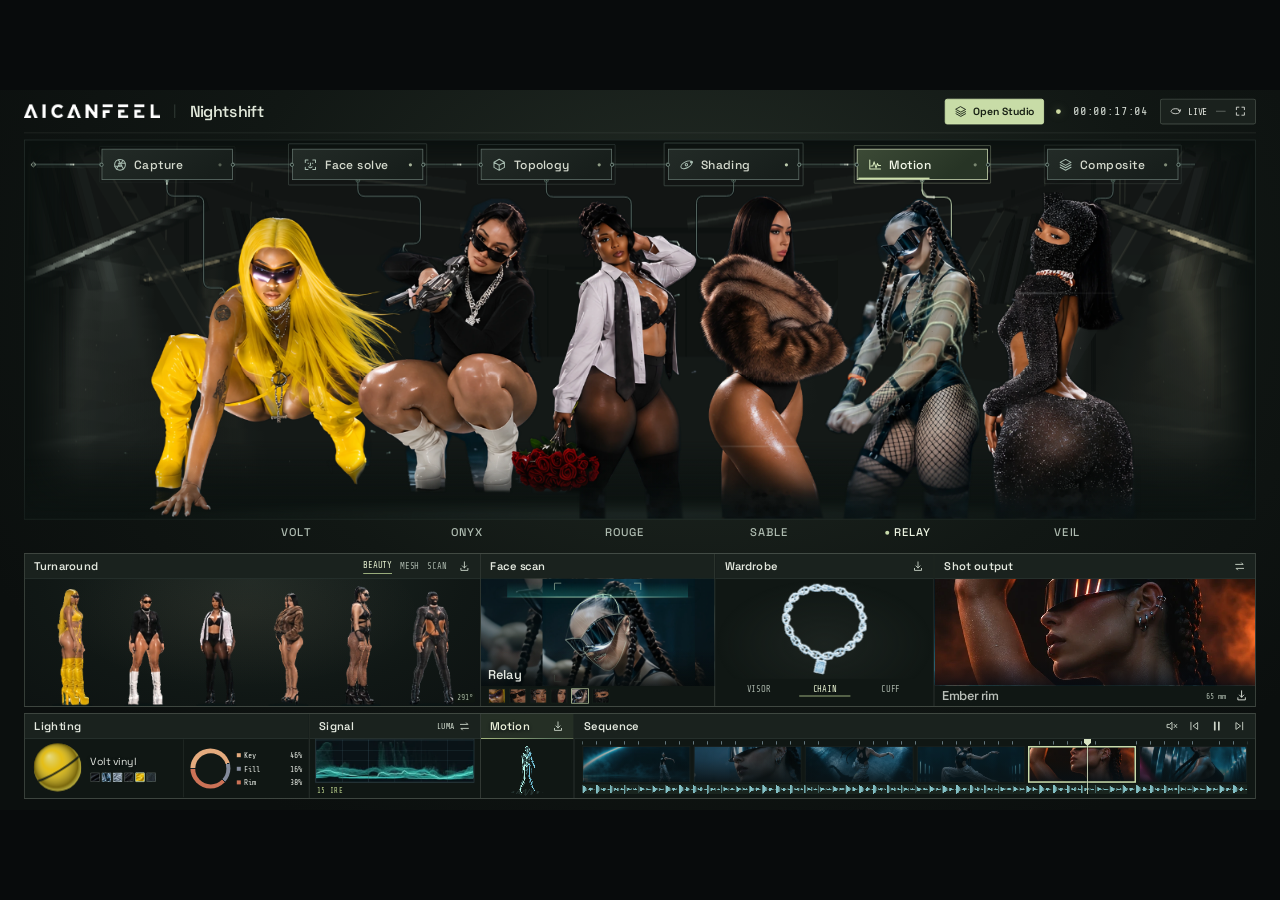
==== commit 986d5126: "Keep editing playback and soundtrack scopes in sync" ====
--- a/index.html
+++ b/index.html
@@ -26,7 +26,7 @@
         Math.min(innerWidth / 1600, innerHeight / 900),
       );
     </script>
-    <script type="module" crossorigin src="./assets/index-CGzb8ZZN.js"></script>
+    <script type="module" crossorigin src="./assets/index-DIaGEMtj.js"></script>
     <link rel="stylesheet" crossorigin href="./assets/index-CwP612ZY.css">
   </head>
   <body>
